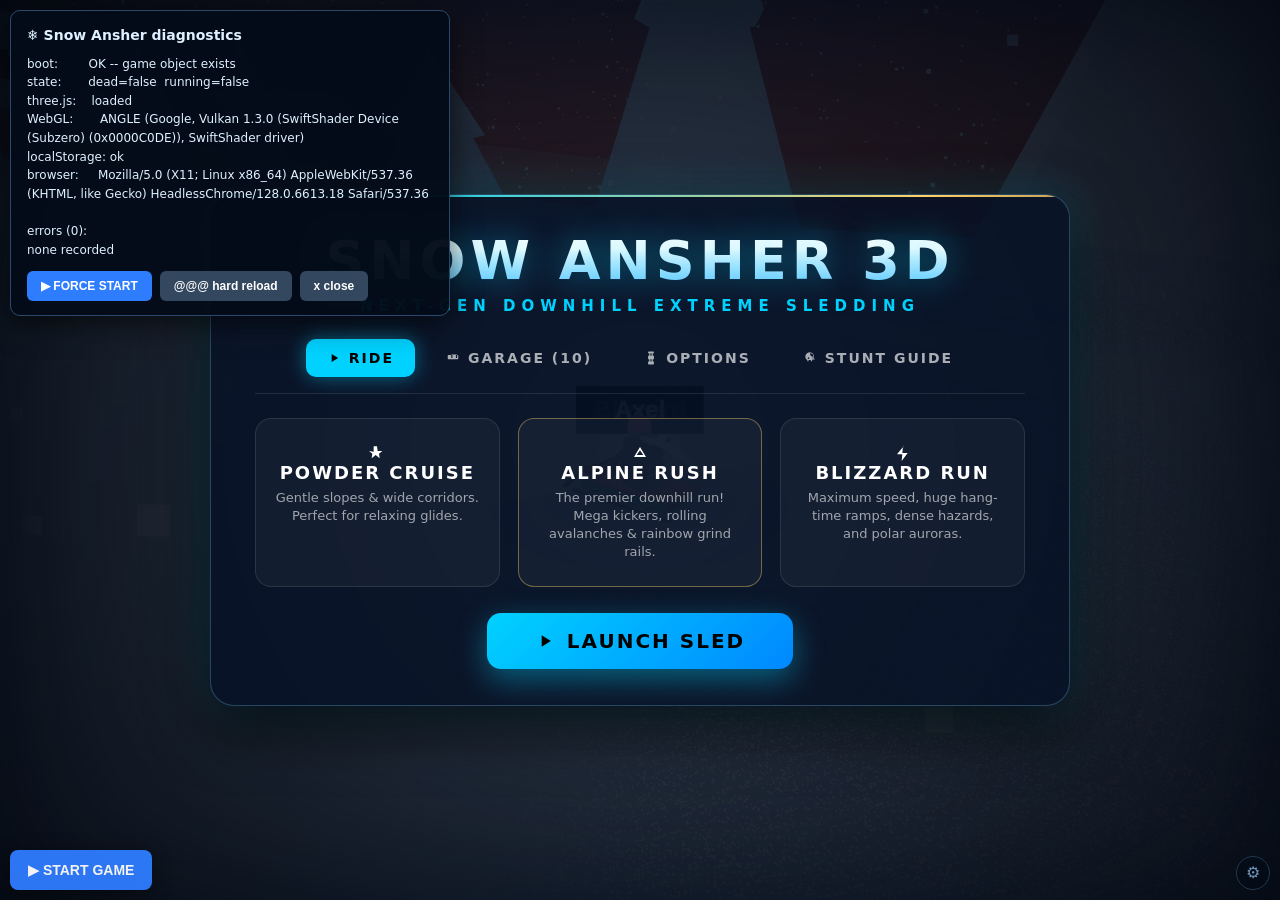
==== index.html @ 8ac8067f "fix: remove backdrop-filter, add cliff death, ensure SVG icons work" ====
<!DOCTYPE html>
<html lang="en">
<head>
    <meta charset="UTF-8">
    <meta name="viewport" content="width=device-width, initial-scale=1.0, user-scalable=no">
    <title>SNOW ANSHER 3D - Ultimate Snow Rider Experience</title>
    <style>
        :root {
            --primary: #00d2ff;
            --primary-glow: rgba(0, 210, 255, 0.45);
            --accent: #ffd166;
            --accent-glow: rgba(255, 209, 102, 0.5);
            --danger: #ff4757;
            --glass-bg: rgba(7, 18, 38, 0.82);
            --glass-border: rgba(120, 200, 255, 0.28);
            --glass-highlight: rgba(255, 255, 255, 0.12);
        }

        * {
            box-sizing: border-box;
            user-select: none;
            -webkit-user-select: none;
            margin: 0;
            padding: 0;
        }

        body, html {
            width: 100%;
            height: 100%;
            overflow: hidden;
            background-color: #050b14;
            font-family: system-ui, -apple-system, BlinkMacSystemFont, 'Segoe UI', Roboto, sans-serif;
            color: #ffffff;
        }

        #canvas-container {
            position: absolute;
            inset: 0;
            z-index: 1;
        }

        canvas {
            display: block;
            width: 100%;
            height: 100%;
        }

        /* Speed Vignette & Speed Lines */
        #speed-vignette {
            position: fixed;
            inset: 0;
            pointer-events: none;
            z-index: 5;
            box-shadow: inset 0 0 120px rgba(0, 40, 80, 0.7);
            transition: box-shadow 0.2s;
        }

        #speed-lines {
            position: fixed;
            inset: 0;
            pointer-events: none;
            z-index: 6;
            opacity: 0;
            background: radial-gradient(circle at center, transparent 55%, rgba(200, 245, 255, 0.2) 95%);
            transition: opacity 0.2s ease-out;
        }

        #screen-flash {
            position: fixed;
            inset: 0;
            pointer-events: none;
            z-index: 7;
            background: white;
            opacity: 0;
            transition: opacity 0.15s ease-out;
        }

        /* Achievement Toast Notification */
        .achievement-toast {
            position: fixed;
            top: 24px;
            right: 24px;
            z-index: 1000;
            background: var(--glass-bg);
            border: 1px solid var(--accent);
            border-radius: 16px;
            padding: 14px 22px;
            display: flex;
            align-items: center;
            gap: 16px;
            box-shadow: 0 10px 40px rgba(0, 0, 0, 0.6), 0 0 25px var(--accent-glow);
            backdrop-filter: none;
            transform: translateX(120%);
            transition: transform 0.4s cubic-bezier(0.175, 0.885, 0.32, 1.275);
            pointer-events: none;
        }

        .achievement-toast.show {
            transform: translateX(0);
        }

        /* HUD Overlay */
        #hud {
            position: fixed;
            inset: 0;
            pointer-events: none;
            z-index: 10;
            display: flex;
            flex-direction: column;
            justify-content: space-between;
            padding: 24px 32px;
            visibility: hidden;
            opacity: 0;
            transition: opacity 0.3s ease;
        }

        #hud.active {
            visibility: visible;
            opacity: 1;
        }

        .hud-top {
            display: flex;
            justify-content: space-between;
            align-items: flex-start;
        }

        .hud-card {
            background: var(--glass-bg);
            backdrop-filter: none;
            -webkit-backdrop-filter: none;
            border: 1px solid var(--glass-border);
            border-radius: 14px;
            padding: 12px 20px;
            box-shadow: 0 8px 32px rgba(0, 0, 0, 0.45);
            display: flex;
            align-items: center;
            gap: 14px;
        }

        .hud-icon-box {
            width: 44px;
            height: 44px;
            border-radius: 10px;
            background: rgba(255, 255, 255, 0.08);
            display: flex;
            align-items: center;
            justify-content: center;
            font-size: 20px;
            color: var(--primary);
            border: 1px solid rgba(255, 255, 255, 0.1);
        }

        .hud-icon-box.gold {
            color: var(--accent);
            background: rgba(255, 209, 102, 0.12);
        }

        .hud-label {
            font-size: 11px;
            letter-spacing: 2px;
            text-transform: uppercase;
            color: rgba(255, 255, 255, 0.6);
            font-weight: 700;
        }

        .hud-val {
            font-family: 'Orbitron', system-ui, sans-serif;
            font-size: 26px;
            font-weight: 700;
            color: #ffffff;
            text-shadow: 0 0 12px var(--primary-glow);
        }

        .hud-center {
            position: absolute;
            left: 50%;
            top: 24px;
            transform: translateX(-50%);
            display: flex;
            flex-direction: column;
            align-items: center;
            gap: 8px;
        }

        .distance-display {
            background: var(--glass-bg);
            backdrop-filter: none;
            border: 1px solid var(--glass-border);
            border-radius: 16px;
            padding: 10px 30px;
            text-align: center;
        }

        .distance-display .hud-val {
            font-size: 38px;
            font-weight: 900;
            color: #ffffff;
            letter-spacing: 2px;
        }

        .distance-display .unit {
            font-size: 14px;
            color: var(--primary);
            margin-left: 4px;
        }

        /* Active Powerups Tray */
        #powerup-tray {
            display: flex;
            gap: 10px;
            margin-top: 6px;
        }

        .powerup-pill {
            background: rgba(0, 0, 0, 0.6);
            border: 1px solid var(--primary);
            border-radius: 20px;
            padding: 4px 14px;
            display: flex;
            align-items: center;
            gap: 8px;
            font-size: 12px;
            font-family: 'Orbitron', system-ui, sans-serif;
            font-weight: bold;
            color: white;
            display: none;
        }

        .powerup-pill.active {
            display: flex;
        }

        /* Combo & Near-miss toast */
        #combo-popup {
            font-family: 'Orbitron', system-ui, sans-serif;
            font-size: 24px;
            font-weight: 900;
            color: var(--accent);
            text-shadow: 0 0 25px var(--accent-glow);
            letter-spacing: 2px;
            opacity: 0;
            transform: scale(0.7) translateY(10px);
            transition: all 0.25s cubic-bezier(0.175, 0.885, 0.32, 1.275);
            pointer-events: none;
            white-space: nowrap;
        }

        #combo-popup.show {
            opacity: 1;
            transform: scale(1.15) translateY(0);
        }

        /* HUD Bottom */
        .hud-bottom {
            display: flex;
            justify-content: space-between;
            align-items: flex-end;
        }

        .speedometer {
            background: var(--glass-bg);
            backdrop-filter: none;
            border: 1px solid var(--glass-border);
            border-radius: 14px;
            padding: 14px 24px;
            display: flex;
            flex-direction: column;
            align-items: flex-end;
        }

        .speed-val-wrap {
            display: flex;
            align-items: baseline;
            gap: 6px;
        }

        .speed-val-wrap .hud-val {
            font-size: 36px;
            font-weight: 900;
            color: #00d2ff;
        }

        .speed-val-wrap .unit {
            font-size: 13px;
            color: rgba(255, 255, 255, 0.5);
            font-weight: 700;
        }

        .speed-bar-container {
            width: 150px;
            height: 7px;
            background: rgba(255, 255, 255, 0.12);
            border-radius: 4px;
            margin-top: 6px;
            overflow: hidden;
        }

        .speed-bar-fill {
            height: 100%;
            width: 30%;
            background: linear-gradient(90deg, #00d2ff, #ffd166, #ff4757);
            border-radius: 4px;
            transition: width 0.1s linear;
        }

        .hud-controls-hint {
            color: rgba(255, 255, 255, 0.65);
            font-size: 14px;
            font-weight: 600;
            letter-spacing: 1px;
            display: flex;
            align-items: center;
            gap: 8px;
        }

        .kbd-badge {
            background: rgba(255, 255, 255, 0.15);
            border: 1px solid rgba(255, 255, 255, 0.3);
            border-radius: 6px;
            padding: 3px 8px;
            font-size: 12px;
            font-family: 'Orbitron', system-ui, sans-serif;
            color: #ffffff;
        }

        /* Mobile Touch Controls */
        #touch-controls {
            position: fixed;
            inset: 0;
            pointer-events: none;
            z-index: 15;
            display: none;
        }

        .touch-zone-left, .touch-zone-right, .touch-zone-jump {
            position: absolute;
            pointer-events: auto;
        }

        .touch-zone-left { left: 0; bottom: 0; width: 35%; height: 60%; }
        .touch-zone-right { right: 0; bottom: 0; width: 35%; height: 60%; }
        .touch-zone-jump { left: 35%; width: 30%; bottom: 0; height: 60%; }

        /* Overlays & Menus */
        .overlay {
            position: fixed;
            inset: 0;
            z-index: 20;
            display: flex;
            align-items: center;
            justify-content: center;
            background: radial-gradient(circle at center, rgba(3, 14, 33, 0.78) 0%, rgba(1, 6, 15, 0.96) 100%);
            opacity: 1;
            transition: opacity 0.35s ease, visibility 0.35s ease;
        }

        .overlay.hidden {
            opacity: 0;
            visibility: hidden;
            pointer-events: none;
        }

        .menu-modal {
            background: var(--glass-bg);
            border: 1px solid var(--glass-border);
            border-radius: 24px;
            box-shadow: 0 20px 60px rgba(0, 0, 0, 0.75), 0 0 45px rgba(0, 210, 255, 0.2);
            width: 90%;
            max-width: 860px;
            padding: 36px 44px;
            position: relative;
            overflow: hidden;
        }

        .menu-modal::before {
            content: '';
            position: absolute;
            top: 0;
            left: -50%;
            width: 200%;
            height: 2px;
            background: linear-gradient(90deg, transparent, var(--primary), var(--accent), transparent);
        }

        .title-block {
            text-align: center;
            margin-bottom: 24px;
        }

        .title-block h1 {
            font-family: 'Orbitron', system-ui, sans-serif;
            font-size: 54px;
            font-weight: 900;
            letter-spacing: 5px;
            background: linear-gradient(180deg, #ffffff 30%, #76d0ff 85%, #0099ff 100%);
            -webkit-background-clip: text;
            -webkit-text-fill-color: transparent;
            text-shadow: 0 0 35px var(--primary-glow);
            line-height: 1.1;
        }

        .title-block .subtitle {
            font-size: 15px;
            letter-spacing: 6px;
            color: var(--primary);
            text-transform: uppercase;
            font-weight: 700;
            margin-top: 6px;
        }

        /* Nav Tabs */
        .tabs {
            display: flex;
            gap: 10px;
            justify-content: center;
            margin-bottom: 24px;
            border-bottom: 1px solid rgba(255, 255, 255, 0.1);
            padding-bottom: 16px;
        }

        .tab-btn {
            background: transparent;
            border: 1px solid transparent;
            color: rgba(255, 255, 255, 0.65);
            font-family: 'Orbitron', system-ui, sans-serif;
            font-size: 14px;
            font-weight: 700;
            letter-spacing: 2px;
            padding: 10px 20px;
            border-radius: 10px;
            cursor: pointer;
            transition: all 0.25s ease;
            display: flex;
            align-items: center;
            gap: 8px;
        }

        .tab-btn:hover {
            color: #ffffff;
            background: rgba(255, 255, 255, 0.08);
        }

        .tab-btn.active {
            color: #000000;
            background: var(--primary);
            box-shadow: 0 0 20px var(--primary-glow);
        }

        .tab-panel {
            display: none;
            animation: fadeIn 0.3s ease forwards;
        }

        .tab-panel.active {
            display: block;
        }

        @keyframes fadeIn {
            from { opacity: 0; transform: translateY(8px); }
            to { opacity: 1; transform: translateY(0); }
        }

        /* Mode Selection Cards */
        .modes-grid {
            display: grid;
            grid-template-columns: repeat(3, 1fr);
            gap: 18px;
            margin-bottom: 26px;
        }

        .mode-card {
            background: rgba(255, 255, 255, 0.04);
            border: 1px solid rgba(255, 255, 255, 0.1);
            border-radius: 16px;
            padding: 24px 18px;
            text-align: center;
            cursor: pointer;
            transition: all 0.25s ease;
            position: relative;
            overflow: hidden;
        }

        .mode-card:hover {
            background: rgba(0, 210, 255, 0.12);
            border-color: var(--primary);
            transform: translateY(-5px);
            box-shadow: 0 12px 28px rgba(0, 210, 255, 0.25);
        }

        .mode-card.featured {
            border-color: rgba(255, 209, 102, 0.4);
        }

        .mode-card.featured:hover {
            background: rgba(255, 209, 102, 0.15);
            border-color: var(--accent);
            box-shadow: 0 12px 28px rgba(255, 209, 102, 0.3);
        }

        .mode-card i {
            font-size: 38px;
            margin-bottom: 14px;
            color: var(--primary);
            transition: transform 0.25s;
        }

        .mode-card.featured i {
            color: var(--accent);
        }

        .mode-card:hover i {
            transform: scale(1.15);
        }

        .mode-card h3 {
            font-family: 'Orbitron', system-ui, sans-serif;
            font-size: 18px;
            letter-spacing: 2px;
            margin-bottom: 6px;
        }

        .mode-card p {
            font-size: 13px;
            color: rgba(255, 255, 255, 0.6);
            line-height: 1.4;
        }

        /* Garage Grid */
        .garage-header {
            display: flex;
            justify-content: space-between;
            align-items: center;
            margin-bottom: 18px;
        }

        .garage-currency {
            display: flex;
            align-items: center;
            gap: 8px;
            font-family: 'Orbitron', system-ui, sans-serif;
            font-size: 22px;
            color: var(--accent);
            background: rgba(255, 209, 102, 0.12);
            padding: 8px 18px;
            border-radius: 12px;
            border: 1px solid rgba(255, 209, 102, 0.3);
        }

        .sled-grid {
            display: grid;
            grid-template-columns: repeat(auto-fit, minmax(230px, 1fr));
            gap: 16px;
            max-height: 340px;
            overflow-y: auto;
            padding-right: 8px;
        }

        .sled-card {
            background: rgba(255, 255, 255, 0.04);
            border: 1px solid rgba(255, 255, 255, 0.1);
            border-radius: 14px;
            padding: 18px;
            cursor: pointer;
            transition: all 0.25s ease;
            position: relative;
        }

        .sled-card:hover {
            border-color: var(--primary);
            background: rgba(255, 255, 255, 0.08);
            transform: translateY(-3px);
        }

        .sled-card.selected {
            border-color: var(--primary);
            background: rgba(0, 210, 255, 0.16);
            box-shadow: 0 0 25px var(--primary-glow);
        }

        .sled-card.locked {
            opacity: 0.6;
        }

        .sled-badge {
            display: inline-block;
            font-size: 11px;
            font-weight: bold;
            padding: 3px 8px;
            border-radius: 6px;
            background: rgba(255, 255, 255, 0.1);
        }

        .sled-badge.owned {
            background: rgba(46, 213, 115, 0.2);
            color: #2ed573;
        }

        .sled-title {
            font-family: 'Orbitron', system-ui, sans-serif;
            font-size: 17px;
            font-weight: 700;
            margin-bottom: 6px;
        }

        .sled-stats-mini {
            display: flex;
            flex-direction: column;
            gap: 5px;
            font-size: 12px;
            color: rgba(255, 255, 255, 0.7);
        }

        .stat-row {
            display: flex;
            justify-content: space-between;
        }

        .stat-mini-bar {
            width: 85px;
            height: 4px;
            background: rgba(255, 255, 255, 0.15);
            border-radius: 2px;
            overflow: hidden;
            align-self: center;
        }

        .stat-mini-fill {
            height: 100%;
            background: var(--primary);
            border-radius: 2px;
        }

        /* Settings Grid */
        .settings-grid {
            display: grid;
            grid-template-columns: repeat(2, 1fr);
            gap: 20px;
        }

        .setting-row {
            display: flex;
            flex-direction: column;
            gap: 8px;
        }

        .setting-row label {
            font-family: 'Orbitron', system-ui, sans-serif;
            font-size: 13px;
            letter-spacing: 1px;
            color: rgba(255, 255, 255, 0.85);
        }

        .setting-row select, .setting-row input[type="range"] {
            background: rgba(0, 0, 0, 0.4);
            border: 1px solid var(--glass-border);
            color: white;
            padding: 10px 14px;
            border-radius: 10px;
            font-family: inherit;
            font-size: 14px;
            outline: none;
        }

        /* Range sliders must have ZERO horizontal padding, otherwise the thumb
           track is inset and the slider can never reach 0% or 100% */
        .setting-row input[type="range"] {
            padding: 8px 0;
            cursor: pointer;
        }

        /* Buttons */
        .btn-action {
            display: inline-flex;
            align-items: center;
            justify-content: center;
            gap: 12px;
            background: linear-gradient(135deg, #00d2ff, #0088ff);
            color: #000000;
            font-family: 'Orbitron', system-ui, sans-serif;
            font-weight: 900;
            font-size: 20px;
            letter-spacing: 2px;
            padding: 16px 48px;
            border-radius: 14px;
            border: none;
            cursor: pointer;
            box-shadow: 0 10px 30px rgba(0, 210, 255, 0.4);
            transition: all 0.25s ease;
            text-transform: uppercase;
        }

        .btn-action:hover {
            transform: translateY(-3px) scale(1.02);
            box-shadow: 0 15px 45px rgba(0, 210, 255, 0.6);
            background: linear-gradient(135deg, #33dcff, #1995ff);
        }

        .btn-secondary {
            background: rgba(255, 255, 255, 0.08);
            border: 1px solid rgba(255, 255, 255, 0.2);
            color: #ffffff;
            font-family: 'Orbitron', system-ui, sans-serif;
            font-size: 15px;
            padding: 12px 28px;
            border-radius: 12px;
            cursor: pointer;
            transition: all 0.2s;
        }

        .btn-secondary:hover {
            background: rgba(255, 255, 255, 0.16);
            border-color: rgba(255, 255, 255, 0.4);
        }

        /* Game Over Screen */
        .gameover-modal {
            text-align: center;
            max-width: 580px;
        }

        .gameover-stats {
            display: grid;
            grid-template-columns: repeat(3, 1fr);
            gap: 16px;
            margin: 28px 0;
        }

        .stat-result-box {
            background: rgba(255, 255, 255, 0.04);
            border: 1px solid rgba(255, 255, 255, 0.1);
            border-radius: 14px;
            padding: 16px;
        }

        .stat-result-box .num {
            font-family: 'Orbitron', system-ui, sans-serif;
            font-size: 32px;
            font-weight: 900;
            color: var(--primary);
            margin-top: 4px;
        }

        .stat-result-box .num.gold {
            color: var(--accent);
        }

        .highscore-badge {
            display: inline-block;
            background: linear-gradient(90deg, #f1c40f, #e67e22);
            color: black;
            font-family: 'Orbitron', system-ui, sans-serif;
            font-weight: 900;
            font-size: 12px;
            padding: 4px 14px;
            border-radius: 20px;
            letter-spacing: 2px;
            margin-bottom: 12px;
            display: none;
        }

        @media (max-width: 768px) {
            .menu-modal { padding: 24px 20px; width: 95%; }
            .title-block h1 { font-size: 36px; }
            .modes-grid { grid-template-columns: 1fr; gap: 12px; }
            .settings-grid { grid-template-columns: 1fr; }
            .hud-controls-hint { display: none; }
            #touch-controls { display: block; }
        }
    </style>
</head>
<body>
    <!-- 3D Canvas WebGL Render Layer -->
    <div id="canvas-container"></div>

    <!-- Speed vignette & visual overlays -->
    <div id="speed-vignette"></div>
    <div id="speed-lines"></div>
    <div id="screen-flash"></div>

    <!-- HUD (Heads-Up Display) -->
    <div id="hud">
        <div class="hud-top">
            <div class="hud-card">
                <div class="hud-icon-box gold">
                    <svg viewBox="0 0 24 24" width="1em" height="1em" fill="currentColor" style="vertical-align:middle"><path d="M20 7H4v10a1 1 0 0 0 1 1h14a1 1 0 0 0 1-1V7zm-2 2v6h-3v-6h3zm-5 0v6h-3v-6h3zm-5 0v6H4v-6h3z"/></svg>
                </div>
                <div>
                    <div class="hud-label">GIFTS</div>
                    <div class="hud-val" id="hud-gifts">0</div>
                </div>
            </div>

            <div class="hud-center">
                <div class="distance-display">
                    <div class="hud-label">DISTANCE</div>
                    <div><span class="hud-val" id="hud-dist">0</span><span class="unit">M</span></div>
                </div>
                <div id="combo-popup">★ CLOSE CALL! +50m ★</div>

                <!-- Active Powerups Tray -->
                <div id="powerup-tray">
                    <div class="powerup-pill" id="pill-shield"><svg viewBox="0 0 24 24" width="1em" height="1em" fill="currentColor" style="vertical-align:middle"><path d="M12 22s8-4 8-10V5l-8-3-8 3v7c0 6 8 10 8 10z"/></svg> SHIELD</div>
                    <div class="powerup-pill" id="pill-magnet"><svg viewBox="0 0 24 24" width="1em" height="1em" fill="currentColor" style="vertical-align:middle"><path d="M14 2a2 2 0 0 1 2 2v3h2a2 2 0 0 1 2 2v10a2 2 0 0 1-2 2h-4v-2h4a2 2 0 0 0 2-2V7a2 2 0 0 0-2-2h-2V4a2 2 0 0 1 2-2zm-4 0a2 2 0 0 0-2 2v3H6a2 2 0 0 0-2 2v10a2 2 0 0 0 2 2h4v-2H6a2 2 0 0 1-2-2V7a2 2 0 0 1 2-2h2V4a2 2 0 0 0 2-2z"/></svg> MAGNET</div>
                    <div class="powerup-pill" id="pill-rocket"><svg viewBox="0 0 24 24" width="1em" height="1em" fill="currentColor" style="vertical-align:middle"><path d="M4.5 16.5c-1.5 1.26-2 5-2 5s3.74-.5 5-2c.71-.84.7-2.13-.36-2.91l-1.46-1.46c-1.81.7-3.72.24-4.68-.94a2.2 2.2 0 0 1 0-3.12c1.53-1.53 3.99-2.27 6.29-2.27 2.3 0 4.76.74 6.29 2.27a2.2 2.2 0 0 1 0 3.12c-.96 1.18-2.87 1.64-4.68.94l-1.46 1.46c-1.06.78-.97 2.07-.36 2.91a6.94 6.94 0 0 0 5 2c1.26 1.5-.5 5-2 5s-3.74.5-5-2c-1.32-1.32-3.4-1.12-4.68-.61l-.76.76a1 1 0 0 1-1.39.07L7 13.11a1 1 0 0 1 .07-1.39l.76-.76c-.51-1.28-.71-3.36-.61-4.68zM12 4c-1.66 0-3 1.34-3 3s1.34 3 3 3 3-1.34 3-3-1.34-3-3-3z"/></svg> HYPER BOOST</div>
                    <div class="powerup-pill" id="pill-multiplier"><svg viewBox="0 0 24 24" width="1em" height="1em" fill="currentColor" style="vertical-align:middle"><path d="M12 2l3.09 6.26L22 9.27l-5 4.87 1.18 6.88L12 17.77l-6.18 3.25L7 14.14 2 9.27l6.91-1.01L12 2z"/></svg> 2X SCORE</div>
                </div>
            </div>

            <div class="hud-card">
                <div class="hud-icon-box">
                    <svg viewBox="0 0 24 24" width="1em" height="1em" fill="currentColor" style="vertical-align:middle"><path d="M19 6h-2V4a1 1 0 0 0-1-1h-6a1 1 0 0 0-1 1v2H5a2 2 0 0 0 0 4h1v10a1 1 0 0 0 1 1h12a1 1 0 0 0 1-1V10h1a2 2 0 0 0 0-4zM9 4h6v2H9V4zm8 14H7V10h10v8z"/></svg>
                </div>
                <div>
                    <div class="hud-label">RECORD</div>
                    <div class="hud-val" id="hud-best">0</div>
                </div>
            </div>
        </div>

        <div class="hud-bottom">
            <div class="hud-controls-hint">
                <span class="kbd-badge">A</span> <span class="kbd-badge">D</span> STEER
                <span style="opacity: 0.3; margin: 0 4px;">|</span>
                <span class="kbd-badge">SPACE</span> HIGH JUMP
                <span style="opacity: 0.3; margin: 0 4px;">|</span>
                <span class="kbd-badge">W</span> <span class="kbd-badge">S</span> <span class="kbd-badge">E</span> AERIAL STUNTS
                <span style="opacity: 0.3; margin: 0 4px;">|</span>
                <span class="kbd-badge">ESC</span> PAUSE
            </div>

            <div class="speedometer">
                <div class="hud-label">VELOCITY</div>
                <div class="speed-val-wrap">
                    <span class="hud-val" id="hud-speed">0</span>
                    <span class="unit">KM/H</span>
                </div>
                <div class="speed-bar-container">
                    <div class="speed-bar-fill" id="hud-speed-bar"></div>
                </div>
            </div>
        </div>
    </div>

    <!-- Mobile Touch Area -->
    <div id="touch-controls">
        <div class="touch-zone-left" id="touch-left"></div>
        <div class="touch-zone-jump" id="touch-jump"></div>
        <div class="touch-zone-right" id="touch-right"></div>
    </div>

    <!-- Main Menu Overlay -->
    <div id="menu-overlay" class="overlay">
        <div class="menu-modal">
            <div class="title-block">
                <h1>SNOW ANSHER 3D</h1>
                <div class="subtitle">Next-Gen Downhill Extreme Sledding</div>
            </div>

            <div class="tabs">
                <button class="tab-btn active" data-tab="tab-play"><svg viewBox="0 0 24 24" width="1em" height="1em" fill="currentColor" style="vertical-align:middle"><path d="M8 5v14l11-7z"/></svg> RIDE</button>
                <button class="tab-btn" data-tab="tab-garage"><svg viewBox="0 0 24 24" width="1em" height="1em" fill="currentColor" style="vertical-align:middle"><path d="M20 14H4a1 1 0 0 1-1-1V8a1 1 0 0 1 1-1h16a1 1 0 0 1 1 1v5a1 1 0 0 1-1 1zm-6-8H10a1 1 0 0 0-1 1v5h2V7h6v5h2V7a1 1 0 0 0-1-1z"/></svg> GARAGE (10)</button>
                <button class="tab-btn" data-tab="tab-settings"><svg viewBox="0 0 24 24" width="1em" height="1em" fill="currentColor" style="vertical-align:middle"><path d="M7 2a1 1 0 0 1 1-1h8a1 1 0 0 1 1 1v20a1 1 0 0 1-1 1H8a1 1 0 0 1-1-1V2zm0 2v4h2V4H7zm4 0v4h2V4h-2zm4 0v4h2V4h-2zM7 14v4h2v-4H7zm4 0v4h2v-4h-2zm4 0v4h2v-4h-2z"/></svg> OPTIONS</button>
                <button class="tab-btn" data-tab="tab-controls"><svg viewBox="0 0 24 24" width="1em" height="1em" fill="currentColor" style="vertical-align:middle"><path d="M12 2a8 8 0 0 0-8 8c0 2.5 1.5 4.5 3.5 5.5v2h2v-2h4v2h2v-2c2-1 3.5-3 3.5-5.5a8 8 0 0 0-8-8zm0 2a6 6 0 0 1 6 6c0 1.5-.8 2.8-2 3.4v1h4v-1c-1.2-.6-2-1.9-2-3.4a6 6 0 0 1-6-6zm-4 8a1.5 1.5 0 1 1 3 0 1.5 1.5 0 0 1-3 0zm8 0a1.5 1.5 0 1 1 3 0 1.5 1.5 0 0 1-3 0z"/></svg> STUNT GUIDE</button>
            </div>

            <!-- Tab: Play Modes -->
            <div id="tab-play" class="tab-panel active">
                <div class="modes-grid">
                    <div class="mode-card" onclick="game.start('easy')">
                        <svg viewBox="0 0 24 24" width="1em" height="1em" fill="currentColor" style="vertical-align:middle"><path d="M12 2l1 7h7l-5 4 1 7-6-5-6 5 1-7-5-4 7 1V2h1z"/></svg>
                        <h3>POWDER CRUISE</h3>
                        <p>Gentle slopes & wide corridors. Perfect for relaxing glides.</p>
                    </div>
                    <div class="mode-card featured" onclick="game.start('medium')">
                        <svg viewBox="0 0 24 24" width="1em" height="1em" fill="currentColor" style="vertical-align:middle"><path d="M12 3L3 18h18L12 3zM7 15l5-7 5 7H7z"/></svg>
                        <h3>ALPINE RUSH</h3>
                        <p>The premier downhill run! Mega kickers, rolling avalanches & rainbow grind rails.</p>
                    </div>
                    <div class="mode-card" onclick="game.start('hard')">
                        <svg viewBox="0 0 24 24" width="1em" height="1em" fill="currentColor" style="vertical-align:middle"><path d="M13 2L3 14h8l-1 10 9-12h-8l1-10z"/></svg>
                        <h3>BLIZZARD RUN</h3>
                        <p>Maximum speed, huge hang-time ramps, dense hazards, and polar auroras.</p>
                    </div>
                </div>

                <div style="text-align: center;">
                    <button class="btn-action" onclick="game.start('medium')">
                        <svg viewBox="0 0 24 24" width="1em" height="1em" fill="currentColor" style="vertical-align:middle"><path d="M8 5v14l11-7z"/></svg> LAUNCH SLED
                    </button>
                </div>
            </div>

            <!-- Tab: Garage -->
            <div id="tab-garage" class="tab-panel">
                <div class="garage-header">
                    <h2 style="font-family: 'Orbitron'; font-size: 20px;">FLEET GARAGE</h2>
                    <div class="garage-currency">
                        <svg viewBox="0 0 24 24" width="1em" height="1em" fill="currentColor" style="vertical-align:middle"><path d="M20 7H4v10a1 1 0 0 0 1 1h14a1 1 0 0 0 1-1V7zm-2 2v6h-3v-6h3zm-5 0v6h-3v-6h3zm-5 0v6H4v-6h3z"/></svg> <span id="garage-gifts-val">0</span>
                    </div>
                </div>

                <div class="sled-grid" id="garage-list">
                    <!-- Populated dynamically via JS -->
                </div>
            </div>

            <!-- Tab: Settings -->
            <div id="tab-settings" class="tab-panel">
                <div class="settings-grid">
                    <div class="setting-row">
                        <label>GRAPHICS PRESET</label>
                        <select id="opt-graphics" onchange="game.setOption('graphics', this.value)">
                            <option value="ultra">ULTRA (GLSL Shaders & High VFX)</option>
                            <option value="balanced" selected>BALANCED (Smooth 60FPS)</option>
                            <option value="performance">PERFORMANCE (Fast / Low Spec)</option>
                        </select>
                    </div>
                    <div class="setting-row">
                        <label>CAMERA SENSITIVITY</label>
                        <input type="range" id="opt-sens" min="0.6" max="2.2" step="0.1" value="1.2" oninput="game.setOption('sens', this.value)">
                    </div>
                    <div class="setting-row">
                        <label>FIELD OF VIEW (FOV)</label>
                        <input type="range" id="opt-fov" min="55" max="95" step="5" value="70" oninput="game.setOption('fov', this.value)">
                    </div>
                    <div class="setting-row">
                        <label>AUDIO VOLUME</label>
                        <input type="range" id="opt-volume" min="0" max="1" step="0.05" value="0.75" oninput="game.setOption('volume', this.value)">
                    </div>
                </div>
            </div>

            <!-- Tab: Controls / Stunts Guide -->
            <div id="tab-controls" class="tab-panel">
                <div style="display: flex; flex-direction: column; gap: 12px; font-size: 15px; color: rgba(255,255,255,0.85); line-height: 1.5;">
                    <div style="display: flex; align-items: center; justify-content: space-between; border-bottom: 1px solid rgba(255,255,255,0.1); padding-bottom: 6px;">
                        <span><svg viewBox="0 0 24 24" width="1em" height="1em" fill="currentColor" style="vertical-align:middle"><path d="M3 12l5-5 5 5H5v2h8v-2h-8zm14 0l5-5-5-5h-8v2h8v2h8z"/></svg> Steer Left / Right</span>
                        <span><span class="kbd-badge">A</span> <span class="kbd-badge">D</span> or <span class="kbd-badge">←</span> <span class="kbd-badge">→</span></span>
                    </div>
                    <div style="display: flex; align-items: center; justify-content: space-between; border-bottom: 1px solid rgba(255,255,255,0.1); padding-bottom: 6px;">
                        <span><svg viewBox="0 0 24 24" width="1em" height="1em" fill="currentColor" style="vertical-align:middle"><path d="M4.5 16.5c-1.5 1.26-2 5-2 5s3.74-.5 5-2c.71-.84.7-2.13-.36-2.91l-1.46-1.46c-1.81.7-3.72.24-4.68-.94a2.2 2.2 0 0 1 0-3.12c1.53-1.53 3.99-2.27 6.29-2.27 2.3 0 4.76.74 6.29 2.27a2.2 2.2 0 0 1 0 3.12c-.96 1.18-2.87 1.64-4.68.94l-1.46 1.46c-1.06.78-.97 2.07-.36 2.91a6.94 6.94 0 0 0 5 2c1.26 1.5-.5 5-2 5s-3.74.5-5-2c-1.32-1.32-3.4-1.12-4.68-.61l-.76.76a1 1 0 0 1-1.39.07L7 13.11a1 1 0 0 1 .07-1.39l.76-.76c-.51-1.28-.71-3.36-.61-4.68zM12 4c-1.66 0-3 1.34-3 3s1.34 3 3 3 3-1.34 3-3-1.34-3-3-3z"/></svg> High Jump / Mega Ramp Launch</span>
                        <span><span class="kbd-badge">SPACE</span> (Hold for extra floaty height!)</span>
                    </div>
                    <div style="display: flex; align-items: center; justify-content: space-between; border-bottom: 1px solid rgba(255,255,255,0.1); padding-bottom: 6px;">
                        <span><svg viewBox="0 0 24 24" width="1em" height="1em" fill="currentColor" style="vertical-align:middle"><path d="M12 4V1L8 5l4 4V6a8 8 0 0 1 8 8v1l4-4-4-4v1a6 6 0 0 0-12 0v3l-4 4 4 4v-1a8 8 0 0 1 8-8v1l-4 4 4 4z"/></svg> Aerial Stunts (While in air)</span>
                        <span><span class="kbd-badge">W</span> Superman | <span class="kbd-badge">S</span> Backflip | <span class="kbd-badge">E</span> Method</span>
                    </div>
                    <div style="display: flex; align-items: center; justify-content: space-between; border-bottom: 1px solid rgba(255,255,255,0.1); padding-bottom: 6px;">
                        <span><svg viewBox="0 0 24 24" width="1em" height="1em" fill="none" stroke="currentColor" stroke-width="1.5" style="vertical-align:middle"><path d="M22 17a10 10 0 0 1-20 0"/><path d="M6 17a4 4 0 0 1 12 0"/><path d="M10 17a1 1 0 0 1 4 0"/></svg> Rainbow Grind Rails</span>
                        <span>Land on elevated rails to grind with sparks!</span>
                    </div>
                    <div style="display: flex; align-items: center; justify-content: space-between;">
                        <span><svg viewBox="0 0 24 24" width="1em" height="1em" fill="currentColor" style="vertical-align:middle"><path d="M12 22s8-4 8-10V5l-8-3-8 3v7c0 6 8 10 8 10z"/></svg> Powerup Pickups</span>
                        <span>Shield (Absorbs crash) | Magnet | Hyper Rocket Boost</span>
                    </div>
                </div>
            </div>
        </div>
    </div>

    <!-- Game Over Overlay -->
    <div id="gameover-overlay" class="overlay hidden">
        <div class="menu-modal gameover-modal">
            <div id="new-record-tag" class="highscore-badge">★ NEW RECORD! ★</div>
            <h1 style="font-family: 'Orbitron'; font-size: 42px; color: var(--danger); text-shadow: 0 0 25px rgba(255, 71, 87, 0.5);">WIPEOUT!</h1>
            <p style="color: rgba(255,255,255,0.6); letter-spacing: 3px; font-weight: 700; margin-top: 4px;">HEAVY IMPACT DETECTED</p>

            <div class="gameover-stats">
                <div class="stat-result-box">
                    <div class="hud-label">DISTANCE</div>
                    <div class="num" id="go-dist">0m</div>
                </div>
                <div class="stat-result-box">
                    <div class="hud-label">GIFTS</div>
                    <div class="num gold" id="go-gifts">0</div>
                </div>
                <div class="stat-result-box">
                    <div class="hud-label">TOP SPEED</div>
                    <div class="num" id="go-speed">0</div>
                </div>
            </div>

            <div style="display: flex; justify-content: center; gap: 16px;">
                <button class="btn-action" onclick="game.retry()">
                    <svg viewBox="0 0 24 24" width="1em" height="1em" fill="currentColor" style="vertical-align:middle"><path d="M12 4V1L8 5l4 4V6a8 8 0 0 1 8 8v1l4-4-4-4v1a6 6 0 0 0-12 0v3l-4 4 4 4v-1a8 8 0 0 1 8-8v1l-4 4 4 4z"/></svg> RETRY RUN
                </button>
                <button class="btn-secondary" onclick="game.openMenu()">
                    <svg viewBox="0 0 24 24" width="1em" height="1em" fill="currentColor" style="vertical-align:middle"><path d="M10 20v-6h4v6h5v-8h3L12 3 2 12h3v8z"/></svg> HUB
                </button>
            </div>
        </div>
    </div>

    <!-- Pause Overlay -->
    <div id="pause-overlay" class="overlay hidden">
        <div class="menu-modal" style="max-width: 440px; text-align: center;">
            <h1 style="font-family: 'Orbitron'; font-size: 36px; margin-bottom: 24px;">GAME PAUSED</h1>
            <div style="display: flex; flex-direction: column; gap: 14px;">
                <button class="btn-action" onclick="game.togglePause()">
                    <svg viewBox="0 0 24 24" width="1em" height="1em" fill="currentColor" style="vertical-align:middle"><path d="M8 5v14l11-7z"/></svg> RESUME
                </button>
                <button class="btn-secondary" onclick="game.retry()">
                    <svg viewBox="0 0 24 24" width="1em" height="1em" fill="currentColor" style="vertical-align:middle"><path d="M12 4V1L8 5l4 4V6a8 8 0 0 1 8 8v1l4-4-4-4v1a6 6 0 0 0-12 0v3l-4 4 4 4v-1a8 8 0 0 1 8-8v1l-4 4 4 4z"/></svg> RESTART
                </button>
                <button class="btn-secondary" onclick="game.openMenu()">
                    <svg viewBox="0 0 24 24" width="1em" height="1em" fill="currentColor" style="vertical-align:middle"><path d="M10 20v-6h4v6h5v-8h3L12 3 2 12h3v8z"/></svg> MAIN MENU
                </button>
            </div>
        </div>
    </div>

    <!-- Three.js Engine & Modular Subsystems -->
    <script src="three.r128.min.js"></script>
    <script src="js/Shaders.js"></script>
    <script src="js/AudioEngine.js"></script>
    <script src="js/AudioSynthesizerBank.js"></script>
    <script src="js/SoundtrackData.js"></script>
    <script src="js/RiderModel.js"></script>
    <script src="js/StuntAnimationLibrary.js"></script>
    <script src="js/SledCollection.js"></script>
    <script src="js/CosmeticsCatalog.js"></script>
    <script src="js/WorldEnvironment.js"></script>
    <script src="js/ProceduralDecorations.js"></script>
    <script src="js/SlopeTrackPatterns.js"></script>
    <script src="js/ObstaclesManager.js"></script>
    <script src="js/PowerupSystem.js"></script>
    <script src="js/TrickSystem.js"></script>
    <script src="js/ParticleEngine.js"></script>
    <script src="js/GamePhysics.js"></script>
    <script src="js/MultiplayerBotRiders.js"></script>
    <script src="js/AchievementsCatalog.js"></script>
    <script src="js/GameUI.js"></script>
    <script src="js/GhostRacer.js"></script>
    <script src="js/BiomesManager.js"></script>
    <script src="js/WeatherFX.js"></script>
    <script src="js/Customizer.js"></script>
    <script src="js/TelemetryAndLeaderboard.js"></script>
    <script src="js/TerrainBiomesMesher.js"></script>
    <script src="js/StuntComboEngine.js"></script>
    <script src="js/DailyChallenges.js"></script>
    <script src="js/VisualPostProcessor.js"></script>
    <script src="index.js"></script>
</body>
</html>
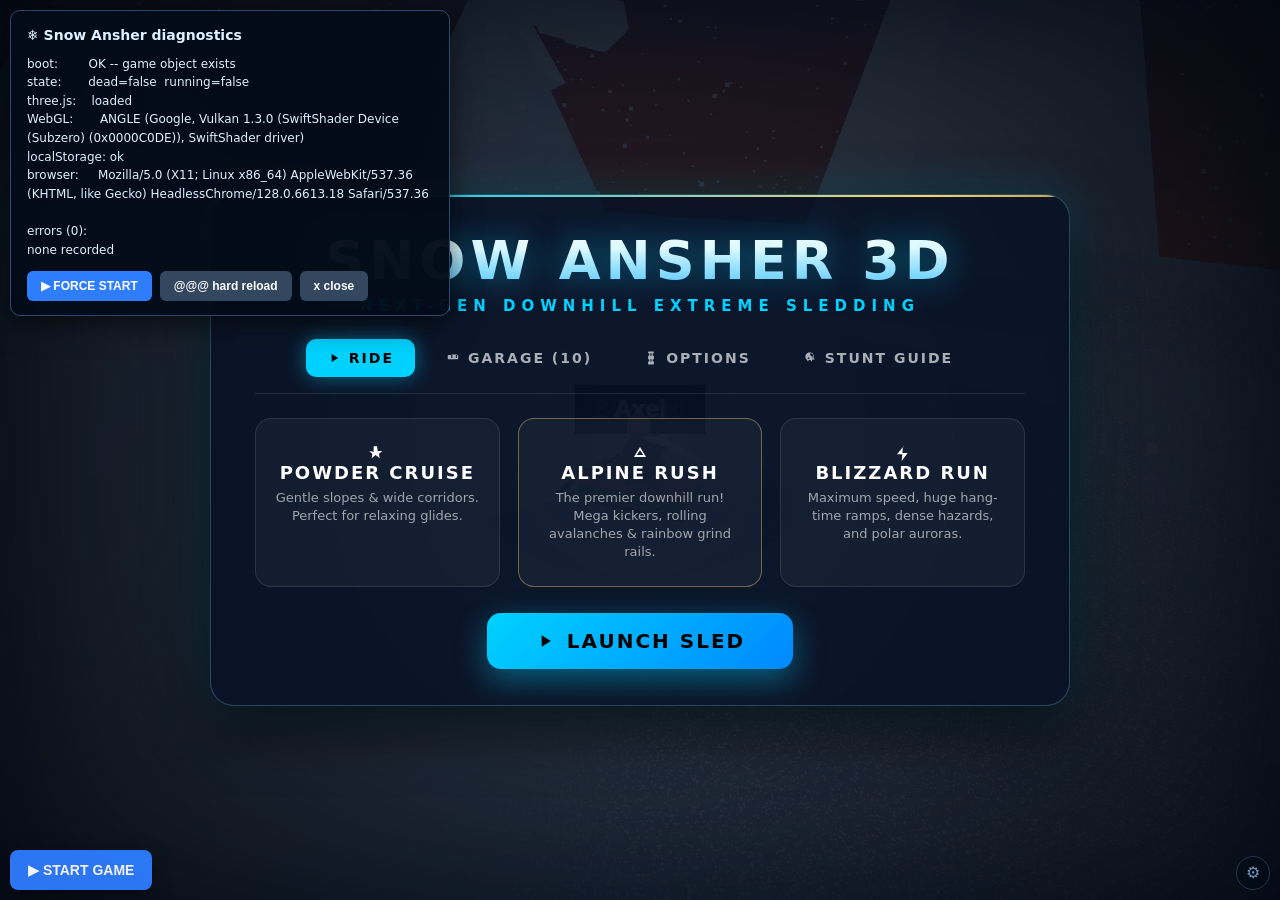
==== commit db83bfb8: "fix: widen track boundary 0.6, gentle rim 2.5m, proper SVG icons" ====
--- a/index.html
+++ b/index.html
@@ -796,7 +796,7 @@
                     <div class="hud-label">DISTANCE</div>
                     <div><span class="hud-val" id="hud-dist">0</span><span class="unit">M</span></div>
                 </div>
-                <div id="combo-popup">★ CLOSE CALL! +50m ★</div>
+                <div id="combo-popup"><svg viewBox="0 0 24 24" width="1em" height="1em" fill="currentColor" style="vertical-align:middle"><path d="M12 2l3.09 6.26L22 9.27l-5 4.87 1.18 6.88L12 17.77l-6.18 3.25L7 14.14 2 9.27l6.91-1.01L12 2z"/></svg> CLOSE CALL! +50m <svg viewBox="0 0 24 24" width="1em" height="1em" fill="currentColor" style="vertical-align:middle"><path d="M12 2l3.09 6.26L22 9.27l-5 4.87 1.18 6.88L12 17.77l-6.18 3.25L7 14.14 2 9.27l6.91-1.01L12 2z"/></svg></div>
 
                 <!-- Active Powerups Tray -->
                 <div id="powerup-tray">
@@ -962,7 +962,7 @@
     <!-- Game Over Overlay -->
     <div id="gameover-overlay" class="overlay hidden">
         <div class="menu-modal gameover-modal">
-            <div id="new-record-tag" class="highscore-badge">★ NEW RECORD! ★</div>
+            <div id="new-record-tag" class="highscore-badge"><svg viewBox="0 0 24 24" width="1em" height="1em" fill="currentColor" style="vertical-align:middle"><path d="M12 2l3.09 6.26L22 9.27l-5 4.87 1.18 6.88L12 17.77l-6.18 3.25L7 14.14 2 9.27l6.91-1.01L12 2z"/></svg> NEW RECORD! <svg viewBox="0 0 24 24" width="1em" height="1em" fill="currentColor" style="vertical-align:middle"><path d="M12 2l3.09 6.26L22 9.27l-5 4.87 1.18 6.88L12 17.77l-6.18 3.25L7 14.14 2 9.27l6.91-1.01L12 2z"/></svg></div>
             <h1 style="font-family: 'Orbitron'; font-size: 42px; color: var(--danger); text-shadow: 0 0 25px rgba(255, 71, 87, 0.5);">WIPEOUT!</h1>
             <p style="color: rgba(255,255,255,0.6); letter-spacing: 3px; font-weight: 700; margin-top: 4px;">HEAVY IMPACT DETECTED</p>
 
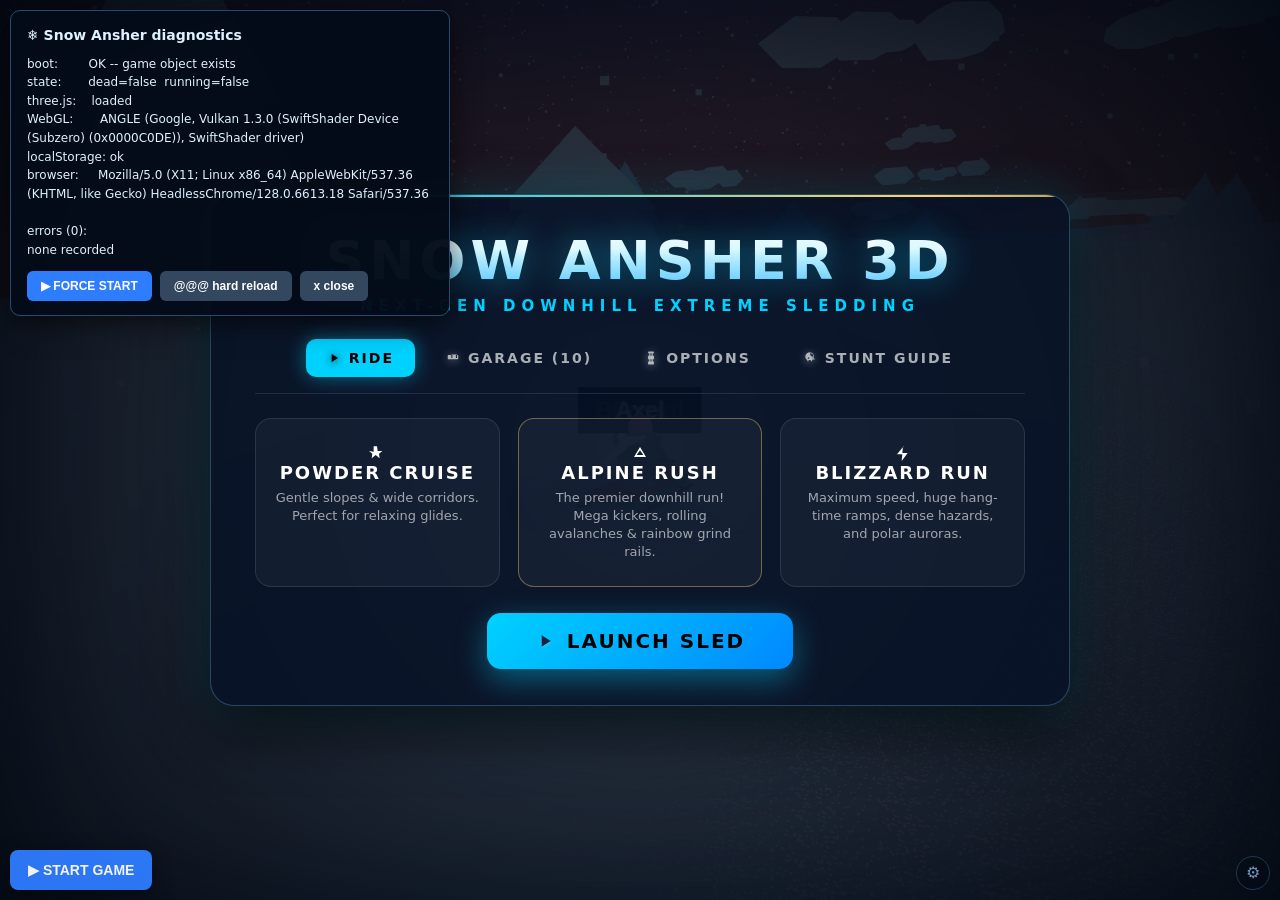
==== commit c40637c7: "refactor: move half of css to style.css" ====
--- a/index.html
+++ b/index.html
@@ -3,771 +3,13 @@
 <head>
     <meta charset="UTF-8">
     <meta name="viewport" content="width=device-width, initial-scale=1.0, user-scalable=no">
-    <title>SNOW ANSHER 3D - Ultimate Snow Rider Experience</title>
-    <style>
-        :root {
-            --primary: #00d2ff;
-            --primary-glow: rgba(0, 210, 255, 0.45);
-            --accent: #ffd166;
-            --accent-glow: rgba(255, 209, 102, 0.5);
-            --danger: #ff4757;
-            --glass-bg: rgba(7, 18, 38, 0.82);
-            --glass-border: rgba(120, 200, 255, 0.28);
-            --glass-highlight: rgba(255, 255, 255, 0.12);
-        }
-
-        * {
-            box-sizing: border-box;
-            user-select: none;
-            -webkit-user-select: none;
-            margin: 0;
-            padding: 0;
-        }
-
-        body, html {
-            width: 100%;
-            height: 100%;
-            overflow: hidden;
-            background-color: #050b14;
-            font-family: system-ui, -apple-system, BlinkMacSystemFont, 'Segoe UI', Roboto, sans-serif;
-            color: #ffffff;
-        }
-
-        #canvas-container {
-            position: absolute;
-            inset: 0;
-            z-index: 1;
-        }
-
-        canvas {
-            display: block;
-            width: 100%;
-            height: 100%;
-        }
-
-        /* Speed Vignette & Speed Lines */
-        #speed-vignette {
-            position: fixed;
-            inset: 0;
-            pointer-events: none;
-            z-index: 5;
-            box-shadow: inset 0 0 120px rgba(0, 40, 80, 0.7);
-            transition: box-shadow 0.2s;
-        }
-
-        #speed-lines {
-            position: fixed;
-            inset: 0;
-            pointer-events: none;
-            z-index: 6;
-            opacity: 0;
-            background: radial-gradient(circle at center, transparent 55%, rgba(200, 245, 255, 0.2) 95%);
-            transition: opacity 0.2s ease-out;
-        }
-
-        #screen-flash {
-            position: fixed;
-            inset: 0;
-            pointer-events: none;
-            z-index: 7;
-            background: white;
-            opacity: 0;
-            transition: opacity 0.15s ease-out;
-        }
-
-        /* Achievement Toast Notification */
-        .achievement-toast {
-            position: fixed;
-            top: 24px;
-            right: 24px;
-            z-index: 1000;
-            background: var(--glass-bg);
-            border: 1px solid var(--accent);
-            border-radius: 16px;
-            padding: 14px 22px;
-            display: flex;
-            align-items: center;
-            gap: 16px;
-            box-shadow: 0 10px 40px rgba(0, 0, 0, 0.6), 0 0 25px var(--accent-glow);
-            backdrop-filter: none;
-            transform: translateX(120%);
-            transition: transform 0.4s cubic-bezier(0.175, 0.885, 0.32, 1.275);
-            pointer-events: none;
-        }
-
-        .achievement-toast.show {
-            transform: translateX(0);
-        }
-
-        /* HUD Overlay */
-        #hud {
-            position: fixed;
-            inset: 0;
-            pointer-events: none;
-            z-index: 10;
-            display: flex;
-            flex-direction: column;
-            justify-content: space-between;
-            padding: 24px 32px;
-            visibility: hidden;
-            opacity: 0;
-            transition: opacity 0.3s ease;
-        }
-
-        #hud.active {
-            visibility: visible;
-            opacity: 1;
-        }
-
-        .hud-top {
-            display: flex;
-            justify-content: space-between;
-            align-items: flex-start;
-        }
-
-        .hud-card {
-            background: var(--glass-bg);
-            backdrop-filter: none;
-            -webkit-backdrop-filter: none;
-            border: 1px solid var(--glass-border);
-            border-radius: 14px;
-            padding: 12px 20px;
-            box-shadow: 0 8px 32px rgba(0, 0, 0, 0.45);
-            display: flex;
-            align-items: center;
-            gap: 14px;
-        }
-
-        .hud-icon-box {
-            width: 44px;
-            height: 44px;
-            border-radius: 10px;
-            background: rgba(255, 255, 255, 0.08);
-            display: flex;
-            align-items: center;
-            justify-content: center;
-            font-size: 20px;
-            color: var(--primary);
-            border: 1px solid rgba(255, 255, 255, 0.1);
-        }
-
-        .hud-icon-box.gold {
-            color: var(--accent);
-            background: rgba(255, 209, 102, 0.12);
-        }
-
-        .hud-label {
-            font-size: 11px;
-            letter-spacing: 2px;
-            text-transform: uppercase;
-            color: rgba(255, 255, 255, 0.6);
-            font-weight: 700;
-        }
-
-        .hud-val {
-            font-family: 'Orbitron', system-ui, sans-serif;
-            font-size: 26px;
-            font-weight: 700;
-            color: #ffffff;
-            text-shadow: 0 0 12px var(--primary-glow);
-        }
-
-        .hud-center {
-            position: absolute;
-            left: 50%;
-            top: 24px;
-            transform: translateX(-50%);
-            display: flex;
-            flex-direction: column;
-            align-items: center;
-            gap: 8px;
-        }
-
-        .distance-display {
-            background: var(--glass-bg);
-            backdrop-filter: none;
-            border: 1px solid var(--glass-border);
-            border-radius: 16px;
-            padding: 10px 30px;
-            text-align: center;
-        }
-
-        .distance-display .hud-val {
-            font-size: 38px;
-            font-weight: 900;
-            color: #ffffff;
-            letter-spacing: 2px;
-        }
-
-        .distance-display .unit {
-            font-size: 14px;
-            color: var(--primary);
-            margin-left: 4px;
-        }
-
-        /* Active Powerups Tray */
-        #powerup-tray {
-            display: flex;
-            gap: 10px;
-            margin-top: 6px;
-        }
-
-        .powerup-pill {
-            background: rgba(0, 0, 0, 0.6);
-            border: 1px solid var(--primary);
-            border-radius: 20px;
-            padding: 4px 14px;
-            display: flex;
-            align-items: center;
-            gap: 8px;
-            font-size: 12px;
-            font-family: 'Orbitron', system-ui, sans-serif;
-            font-weight: bold;
-            color: white;
-            display: none;
-        }
-
-        .powerup-pill.active {
-            display: flex;
-        }
-
-        /* Combo & Near-miss toast */
-        #combo-popup {
-            font-family: 'Orbitron', system-ui, sans-serif;
-            font-size: 24px;
-            font-weight: 900;
-            color: var(--accent);
-            text-shadow: 0 0 25px var(--accent-glow);
-            letter-spacing: 2px;
-            opacity: 0;
-            transform: scale(0.7) translateY(10px);
-            transition: all 0.25s cubic-bezier(0.175, 0.885, 0.32, 1.275);
-            pointer-events: none;
-            white-space: nowrap;
-        }
-
-        #combo-popup.show {
-            opacity: 1;
-            transform: scale(1.15) translateY(0);
-        }
-
-        /* HUD Bottom */
-        .hud-bottom {
-            display: flex;
-            justify-content: space-between;
-            align-items: flex-end;
-        }
-
-        .speedometer {
-            background: var(--glass-bg);
-            backdrop-filter: none;
-            border: 1px solid var(--glass-border);
-            border-radius: 14px;
-            padding: 14px 24px;
-            display: flex;
-            flex-direction: column;
-            align-items: flex-end;
-        }
-
-        .speed-val-wrap {
-            display: flex;
-            align-items: baseline;
-            gap: 6px;
-        }
-
-        .speed-val-wrap .hud-val {
-            font-size: 36px;
-            font-weight: 900;
-            color: #00d2ff;
-        }
-
-        .speed-val-wrap .unit {
-            font-size: 13px;
-            color: rgba(255, 255, 255, 0.5);
-            font-weight: 700;
-        }
-
-        .speed-bar-container {
-            width: 150px;
-            height: 7px;
-            background: rgba(255, 255, 255, 0.12);
-            border-radius: 4px;
-            margin-top: 6px;
-            overflow: hidden;
-        }
-
-        .speed-bar-fill {
-            height: 100%;
-            width: 30%;
-            background: linear-gradient(90deg, #00d2ff, #ffd166, #ff4757);
-            border-radius: 4px;
-            transition: width 0.1s linear;
-        }
-
-        .hud-controls-hint {
-            color: rgba(255, 255, 255, 0.65);
-            font-size: 14px;
-            font-weight: 600;
-            letter-spacing: 1px;
-            display: flex;
-            align-items: center;
-            gap: 8px;
-        }
-
-        .kbd-badge {
-            background: rgba(255, 255, 255, 0.15);
-            border: 1px solid rgba(255, 255, 255, 0.3);
-            border-radius: 6px;
-            padding: 3px 8px;
-            font-size: 12px;
-            font-family: 'Orbitron', system-ui, sans-serif;
-            color: #ffffff;
-        }
-
-        /* Mobile Touch Controls */
-        #touch-controls {
-            position: fixed;
-            inset: 0;
-            pointer-events: none;
-            z-index: 15;
-            display: none;
-        }
-
-        .touch-zone-left, .touch-zone-right, .touch-zone-jump {
-            position: absolute;
-            pointer-events: auto;
-        }
-
-        .touch-zone-left { left: 0; bottom: 0; width: 35%; height: 60%; }
-        .touch-zone-right { right: 0; bottom: 0; width: 35%; height: 60%; }
-        .touch-zone-jump { left: 35%; width: 30%; bottom: 0; height: 60%; }
-
-        /* Overlays & Menus */
-        .overlay {
-            position: fixed;
-            inset: 0;
-            z-index: 20;
-            display: flex;
-            align-items: center;
-            justify-content: center;
-            background: radial-gradient(circle at center, rgba(3, 14, 33, 0.78) 0%, rgba(1, 6, 15, 0.96) 100%);
-            opacity: 1;
-            transition: opacity 0.35s ease, visibility 0.35s ease;
-        }
-
-        .overlay.hidden {
-            opacity: 0;
-            visibility: hidden;
-            pointer-events: none;
-        }
-
-        .menu-modal {
-            background: var(--glass-bg);
-            border: 1px solid var(--glass-border);
-            border-radius: 24px;
-            box-shadow: 0 20px 60px rgba(0, 0, 0, 0.75), 0 0 45px rgba(0, 210, 255, 0.2);
-            width: 90%;
-            max-width: 860px;
-            padding: 36px 44px;
-            position: relative;
-            overflow: hidden;
-        }
-
-        .menu-modal::before {
-            content: '';
-            position: absolute;
-            top: 0;
-            left: -50%;
-            width: 200%;
-            height: 2px;
-            background: linear-gradient(90deg, transparent, var(--primary), var(--accent), transparent);
-        }
-
-        .title-block {
-            text-align: center;
-            margin-bottom: 24px;
-        }
-
-        .title-block h1 {
-            font-family: 'Orbitron', system-ui, sans-serif;
-            font-size: 54px;
-            font-weight: 900;
-            letter-spacing: 5px;
-            background: linear-gradient(180deg, #ffffff 30%, #76d0ff 85%, #0099ff 100%);
-            -webkit-background-clip: text;
-            -webkit-text-fill-color: transparent;
-            text-shadow: 0 0 35px var(--primary-glow);
-            line-height: 1.1;
-        }
-
-        .title-block .subtitle {
-            font-size: 15px;
-            letter-spacing: 6px;
-            color: var(--primary);
-            text-transform: uppercase;
-            font-weight: 700;
-            margin-top: 6px;
-        }
-
-        /* Nav Tabs */
-        .tabs {
-            display: flex;
-            gap: 10px;
-            justify-content: center;
-            margin-bottom: 24px;
-            border-bottom: 1px solid rgba(255, 255, 255, 0.1);
-            padding-bottom: 16px;
-        }
-
-        .tab-btn {
-            background: transparent;
-            border: 1px solid transparent;
-            color: rgba(255, 255, 255, 0.65);
-            font-family: 'Orbitron', system-ui, sans-serif;
-            font-size: 14px;
-            font-weight: 700;
-            letter-spacing: 2px;
-            padding: 10px 20px;
-            border-radius: 10px;
-            cursor: pointer;
-            transition: all 0.25s ease;
-            display: flex;
-            align-items: center;
-            gap: 8px;
-        }
-
-        .tab-btn:hover {
-            color: #ffffff;
-            background: rgba(255, 255, 255, 0.08);
-        }
-
-        .tab-btn.active {
-            color: #000000;
-            background: var(--primary);
-            box-shadow: 0 0 20px var(--primary-glow);
-        }
-
-        .tab-panel {
-            display: none;
-            animation: fadeIn 0.3s ease forwards;
-        }
-
-        .tab-panel.active {
-            display: block;
-        }
-
-        @keyframes fadeIn {
-            from { opacity: 0; transform: translateY(8px); }
-            to { opacity: 1; transform: translateY(0); }
-        }
-
-        /* Mode Selection Cards */
-        .modes-grid {
-            display: grid;
-            grid-template-columns: repeat(3, 1fr);
-            gap: 18px;
-            margin-bottom: 26px;
-        }
-
-        .mode-card {
-            background: rgba(255, 255, 255, 0.04);
-            border: 1px solid rgba(255, 255, 255, 0.1);
-            border-radius: 16px;
-            padding: 24px 18px;
-            text-align: center;
-            cursor: pointer;
-            transition: all 0.25s ease;
-            position: relative;
-            overflow: hidden;
-        }
-
-        .mode-card:hover {
-            background: rgba(0, 210, 255, 0.12);
-            border-color: var(--primary);
-            transform: translateY(-5px);
-            box-shadow: 0 12px 28px rgba(0, 210, 255, 0.25);
-        }
-
-        .mode-card.featured {
-            border-color: rgba(255, 209, 102, 0.4);
-        }
-
-        .mode-card.featured:hover {
-            background: rgba(255, 209, 102, 0.15);
-            border-color: var(--accent);
-            box-shadow: 0 12px 28px rgba(255, 209, 102, 0.3);
-        }
-
-        .mode-card i {
-            font-size: 38px;
-            margin-bottom: 14px;
-            color: var(--primary);
-            transition: transform 0.25s;
-        }
-
-        .mode-card.featured i {
-            color: var(--accent);
-        }
-
-        .mode-card:hover i {
-            transform: scale(1.15);
-        }
-
-        .mode-card h3 {
-            font-family: 'Orbitron', system-ui, sans-serif;
-            font-size: 18px;
-            letter-spacing: 2px;
-            margin-bottom: 6px;
-        }
-
-        .mode-card p {
-            font-size: 13px;
-            color: rgba(255, 255, 255, 0.6);
-            line-height: 1.4;
-        }
-
-        /* Garage Grid */
-        .garage-header {
-            display: flex;
-            justify-content: space-between;
-            align-items: center;
-            margin-bottom: 18px;
-        }
-
-        .garage-currency {
-            display: flex;
-            align-items: center;
-            gap: 8px;
-            font-family: 'Orbitron', system-ui, sans-serif;
-            font-size: 22px;
-            color: var(--accent);
-            background: rgba(255, 209, 102, 0.12);
-            padding: 8px 18px;
-            border-radius: 12px;
-            border: 1px solid rgba(255, 209, 102, 0.3);
-        }
-
-        .sled-grid {
-            display: grid;
-            grid-template-columns: repeat(auto-fit, minmax(230px, 1fr));
-            gap: 16px;
-            max-height: 340px;
-            overflow-y: auto;
-            padding-right: 8px;
-        }
-
-        .sled-card {
-            background: rgba(255, 255, 255, 0.04);
-            border: 1px solid rgba(255, 255, 255, 0.1);
-            border-radius: 14px;
-            padding: 18px;
-            cursor: pointer;
-            transition: all 0.25s ease;
-            position: relative;
-        }
-
-        .sled-card:hover {
-            border-color: var(--primary);
-            background: rgba(255, 255, 255, 0.08);
-            transform: translateY(-3px);
-        }
-
-        .sled-card.selected {
-            border-color: var(--primary);
-            background: rgba(0, 210, 255, 0.16);
-            box-shadow: 0 0 25px var(--primary-glow);
-        }
-
-        .sled-card.locked {
-            opacity: 0.6;
-        }
-
-        .sled-badge {
-            display: inline-block;
-            font-size: 11px;
-            font-weight: bold;
-            padding: 3px 8px;
-            border-radius: 6px;
-            background: rgba(255, 255, 255, 0.1);
-        }
-
-        .sled-badge.owned {
-            background: rgba(46, 213, 115, 0.2);
-            color: #2ed573;
-        }
-
-        .sled-title {
-            font-family: 'Orbitron', system-ui, sans-serif;
-            font-size: 17px;
-            font-weight: 700;
-            margin-bottom: 6px;
-        }
-
-        .sled-stats-mini {
-            display: flex;
-            flex-direction: column;
-            gap: 5px;
-            font-size: 12px;
-            color: rgba(255, 255, 255, 0.7);
-        }
-
-        .stat-row {
-            display: flex;
-            justify-content: space-between;
-        }
-
-        .stat-mini-bar {
-            width: 85px;
-            height: 4px;
-            background: rgba(255, 255, 255, 0.15);
-            border-radius: 2px;
-            overflow: hidden;
-            align-self: center;
-        }
-
-        .stat-mini-fill {
-            height: 100%;
-            background: var(--primary);
-            border-radius: 2px;
-        }
-
-        /* Settings Grid */
-        .settings-grid {
-            display: grid;
-            grid-template-columns: repeat(2, 1fr);
-            gap: 20px;
-        }
-
-        .setting-row {
-            display: flex;
-            flex-direction: column;
-            gap: 8px;
-        }
-
-        .setting-row label {
-            font-family: 'Orbitron', system-ui, sans-serif;
-            font-size: 13px;
-            letter-spacing: 1px;
-            color: rgba(255, 255, 255, 0.85);
-        }
-
-        .setting-row select, .setting-row input[type="range"] {
-            background: rgba(0, 0, 0, 0.4);
-            border: 1px solid var(--glass-border);
-            color: white;
-            padding: 10px 14px;
-            border-radius: 10px;
-            font-family: inherit;
-            font-size: 14px;
-            outline: none;
-        }
-
-        /* Range sliders must have ZERO horizontal padding, otherwise the thumb
-           track is inset and the slider can never reach 0% or 100% */
-        .setting-row input[type="range"] {
-            padding: 8px 0;
-            cursor: pointer;
-        }
-
-        /* Buttons */
-        .btn-action {
-            display: inline-flex;
-            align-items: center;
-            justify-content: center;
-            gap: 12px;
-            background: linear-gradient(135deg, #00d2ff, #0088ff);
-            color: #000000;
-            font-family: 'Orbitron', system-ui, sans-serif;
-            font-weight: 900;
-            font-size: 20px;
-            letter-spacing: 2px;
-            padding: 16px 48px;
-            border-radius: 14px;
-            border: none;
-            cursor: pointer;
-            box-shadow: 0 10px 30px rgba(0, 210, 255, 0.4);
-            transition: all 0.25s ease;
-            text-transform: uppercase;
-        }
-
-        .btn-action:hover {
-            transform: translateY(-3px) scale(1.02);
-            box-shadow: 0 15px 45px rgba(0, 210, 255, 0.6);
-            background: linear-gradient(135deg, #33dcff, #1995ff);
-        }
-
-        .btn-secondary {
-            background: rgba(255, 255, 255, 0.08);
-            border: 1px solid rgba(255, 255, 255, 0.2);
-            color: #ffffff;
-            font-family: 'Orbitron', system-ui, sans-serif;
-            font-size: 15px;
-            padding: 12px 28px;
-            border-radius: 12px;
-            cursor: pointer;
-            transition: all 0.2s;
-        }
-
-        .btn-secondary:hover {
-            background: rgba(255, 255, 255, 0.16);
-            border-color: rgba(255, 255, 255, 0.4);
-        }
-
-        /* Game Over Screen */
-        .gameover-modal {
-            text-align: center;
-            max-width: 580px;
-        }
-
-        .gameover-stats {
-            display: grid;
-            grid-template-columns: repeat(3, 1fr);
-            gap: 16px;
-            margin: 28px 0;
-        }
-
-        .stat-result-box {
-            background: rgba(255, 255, 255, 0.04);
-            border: 1px solid rgba(255, 255, 255, 0.1);
-            border-radius: 14px;
-            padding: 16px;
-        }
-
-        .stat-result-box .num {
-            font-family: 'Orbitron', system-ui, sans-serif;
-            font-size: 32px;
-            font-weight: 900;
-            color: var(--primary);
-            margin-top: 4px;
-        }
-
-        .stat-result-box .num.gold {
-            color: var(--accent);
-        }
-
-        .highscore-badge {
-            display: inline-block;
-            background: linear-gradient(90deg, #f1c40f, #e67e22);
-            color: black;
-            font-family: 'Orbitron', system-ui, sans-serif;
-            font-weight: 900;
-            font-size: 12px;
-            padding: 4px 14px;
-            border-radius: 20px;
-            letter-spacing: 2px;
-            margin-bottom: 12px;
-            display: none;
-        }
-
-        @media (max-width: 768px) {
-            .menu-modal { padding: 24px 20px; width: 95%; }
-            .title-block h1 { font-size: 36px; }
-            .modes-grid { grid-template-columns: 1fr; gap: 12px; }
-            .settings-grid { grid-template-columns: 1fr; }
-            .hud-controls-hint { display: none; }
-            #touch-controls { display: block; }
-        }
-    </style>
+    <title>snowansher</title>
+    <link rel="icon" type="image/svg+xml" href="./favicon.svg">
+    <link rel="apple-touch-icon" href="./favicon.svg">
+    <link rel="stylesheet" href="./style.css">
+<style id="snow-colour-icon-system">
+
+</style>
 </head>
 <body>
     <!-- 3D Canvas WebGL Render Layer -->
@@ -1041,5 +283,100 @@
     <script src="js/DailyChallenges.js"></script>
     <script src="js/VisualPostProcessor.js"></script>
     <script src="index.js"></script>
+
+    <style>
+        svg.snow-fa-icon {
+            display: inline-block;
+            width: 1em;
+            height: 1em;
+            vertical-align: -0.125em;
+            flex: 0 0 auto;
+            overflow: visible;
+        }
+    </style>
+    <script>
+    (() => {
+        const paths = {
+            "fa-gift":"M20 12v9H4v-9h16ZM2 7h20v3H2V7Zm10 0c-2.8-5.3-7.4-4.1-6.2-1.6C6.5 7 9.6 7 12 7Zm0 0c2.8-5.3 7.4-4.1 6.2-1.6C17.5 7 14.4 7 12 7ZM10 12h4v9h-4z",
+            "fa-trophy":"M7 3h10v3h4v4c0 3-2 5-5 5a6 6 0 0 1-3 2v3h5v2H6v-2h5v-3a6 6 0 0 1-3-2c-3 0-5-2-5-5V6h4V3Zm0 5H5v2c0 1.4.7 2.3 2 2.8V8Zm10 0v4.8c1.3-.5 2-1.4 2-2.8V8h-2Z",
+            "fa-shield-alt":"M12 2 21 6v5c0 5.5-3.8 9.5-9 11-5.2-1.5-9-5.5-9-11V6l9-4Zm0 3.2L6 7.8V11c0 3.9 2.4 6.8 6 8.1 3.6-1.3 6-4.2 6-8.1V7.8l-6-2.6Z",
+            "fa-shield":"M12 2 21 6v5c0 5.5-3.8 9.5-9 11-5.2-1.5-9-5.5-9-11V6l9-4Z",
+            "fa-magnet":"M4 3h5v10a3 3 0 0 0 6 0V3h5v10a8 8 0 0 1-16 0V3ZM4 3h5v4H4V3Zm11 0h5v4h-5V3Z",
+            "fa-rocket":"M14 2c4 1 7 5 8 9l-5 5-5-1-1-5 3-8ZM8 12l4 4-5 5-2-4-4-2 7-3Zm-1-5 3 3-4 4-3-3 4-4Z",
+            "fa-star":"m12 2 3 6.2 7 1-5 4.9 1.2 6.9L12 17.8l-6.2 3.2L7 14.1 2 9.2l7-1L12 2Z",
+            "fa-play":"M7 4v16l13-8L7 4Z",
+            "fa-pause":"M6 4h4v16H6zM14 4h4v16h-4z",
+            "fa-home":"m3 11 9-8 9 8v10h-6v-6H9v6H3V11Z",
+            "fa-cog":"M12 8a4 4 0 1 0 0 8 4 4 0 0 0 0-8Zm0-6 2 2.1 2.8-.2 1 2.6 2.5 1.3-.6 2.7 1.3 2.5-1.9 2.1.2 2.8-2.6 1-1.3 2.5-2.7-.6-2.5 1.3-2.1-1.9-2.8.2-1-2.6L2 16.5l.6-2.7-1.3-2.5 1.9-2.1L3 6.4l2.6-1 1.3-2.5 2.7.6L12 2Z",
+            "fa-wrench":"m21 6-5 5-3-3 5-5a6 6 0 0 0-7 7L3 18a2 2 0 0 0 3 3l8-8a6 6 0 0 0 7-7Z",
+            "fa-volume-up":"M3 9v6h4l5 4V5L7 9H3Zm12-2v2a4 4 0 0 1 0 6v2a6 6 0 0 0 0-10Zm0-4v2a10 10 0 0 1 0 14v2a12 12 0 0 0 0-18Z",
+            "fa-volume-down":"M3 9v6h4l5 4V5L7 9H3Zm12 1v4a3 3 0 0 0 0-4Z",
+            "fa-volume-mute":"M3 9v6h4l5 4V5L7 9H3Zm12 0 5 6m0-6-5 6",
+            "fa-music":"M9 18V5l12-2v13M9 18a3 3 0 1 1-3-3 3 3 0 0 1 3 3Zm12-2a3 3 0 1 1-3-3 3 3 0 0 1 3 3Z",
+            "fa-heart":"M12 21 3 12C-1 7 6 1 12 7c6-6 13 0 9 5l-9 9Z",
+            "fa-snowflake":"M12 2v20M3.3 7l17.4 10M3.3 17 20.7 7M8 4l4 3 4-3M8 20l4-3 4 3M3 11l4-1-1-4M21 13l-4 1 1 4",
+            "fa-bolt":"M13 2 4 13h6l-1 9 11-13h-6l-1-7Z",
+            "fa-tree":"M12 2 4 12h4l-5 6h7v4h4v-4h7l-5-6h4L12 2Z",
+            "fa-flag":"M5 22V3m0 1h13l-3 4 3 4H5",
+            "fa-check":"m5 12 4 4L19 6",
+            "fa-times":"m5 5 14 14M19 5 5 19",
+            "fa-close":"m5 5 14 14M19 5 5 19",
+            "fa-info-circle":"M12 2a10 10 0 1 0 0 20 10 10 0 0 0 0-20Zm-1 9h2v6h-2zm0-4h2v2h-2z",
+            "fa-question-circle":"M12 2a10 10 0 1 0 0 20 10 10 0 0 0 0-20Zm-1 14h2v2h-2Zm1-10a4 4 0 0 0-4 4h2a2 2 0 1 1 2 2c-1 1-1 2-1 3h2c0-1 .3-1.3 1-2a4 4 0 0 0-2-7Z",
+            "fa-chart-line":"M3 3v18h18v-2H5V3H3Zm3 12 4-5 4 3 6-7 2 2-7 9-4-3-3 4-2-3Z",
+            "fa-medal":"M12 12a5 5 0 1 0 0 10 5 5 0 0 0 0-10ZM6 2h5l1 6-4 3-4-6 2-3Zm7 0h5l2 3-4 6-4-3 1-6Z",
+            "fa-coins":"M12 3c5 0 9 1.5 9 4s-4 4-9 4-9-1.5-9-4 4-4 9-4Zm-9 8c2 2 6 3 9 3s7-1 9-3v4c0 2.5-4 4-9 4s-9-1.5-9-4v-4Z",
+            "fa-shopping-cart":"M2 3h3l2 12h12l3-9H6M9 20a1 1 0 1 0 0 .1M17 20a1 1 0 1 0 0 .1",
+            "fa-lock":"M5 10h14v11H5V10Zm3 0V7a4 4 0 0 1 8 0v3",
+            "fa-unlock":"M5 10h14v11H5V10Zm3 0V7a4 4 0 0 1 8 0",
+            "fa-eye":"M2 12s4-7 10-7 10 7 10 7-4 7-10 7S2 12 2 12Zm10-3a3 3 0 1 0 0 6 3 3 0 0 0 0-6Z",
+            "fa-keyboard":"M2 5h20v14H2V5Zm3 3h2v2H5V8Zm4 0h2v2H9V8Zm4 0h2v2h-2V8Zm4 0h2v2h-2V8ZM5 12h14v2H5v-2Z",
+            "fa-gamepad":"M7 8h10a5 5 0 0 1 5 6l-1 4-4-3H7l-4 3-1-4a5 5 0 0 1 5-6Zm1 2v4m-2-2h4m5-1h.1m2 2h.1",
+            "fa-rotate":"M20 7V2l-3 3a8 8 0 0 0-13 5h3a5 5 0 0 1 9-3l-2 2h6ZM4 17v5l3-3a8 8 0 0 0 13-5h-3a5 5 0 0 1-9 3l2-2H4Z",
+            "fa-sliders-h":"M3 6h18M3 12h18M3 18h18M7 3v6m7 0v6m4 0v6",
+            "fa-trophy":"M7 3h10v3h4v4c0 3-2 5-5 5a6 6 0 0 1-3 2v3h5v2H6v-2h5v-3a6 6 0 0 1-3-2c-3 0-5-2-5-5V6h4V3Z",
+            "fa-gift":"M20 12v9H4v-9h16ZM2 7h20v3H2V7Zm8-5h4v19h-4z",
+            "fa-arrow-left":"M20 11H7l5-5-2-2-9 8 9 8 2-2-5-5h13v-2Z",
+            "fa-arrow-right":"M4 11h13l-5-5 2-2 9 8-9 8-2-2 5-5H4v-2Z",
+            "fa-arrow-up":"M11 20V7l-5 5-2-2 8-9 8 9-2 2-5-5v13h-2Z",
+            "fa-arrow-down":"M11 4v13l-5-5-2 2 8 9 8-9-2-2-5 5V4h-2Z",
+            "fa-plus":"M11 3h2v8h8v2h-8v8h-2v-8H3v-2h8V3Z",
+            "fa-minus":"M3 11h18v2H3z"
+        };
+        const fallback = "M12 2 14.5 9.5 22 12l-7.5 2.5L12 22l-2.5-7.5L2 12l7.5-2.5L12 2Z";
+        function replaceIcons(root) {
+            if (root.nodeType === 1 && root.matches && root.matches('i[class*="fa-"]')) convert(root);
+            if (!root.querySelectorAll) return;
+            root.querySelectorAll('i[class*="fa-"]').forEach(convert);
+        }
+        function convert(el) {
+            const classes = [...el.classList];
+            const key = classes.find(c => paths[c]) || classes.find(c => c.startsWith("fa-") && c !== "fa-icon");
+            const svg = document.createElementNS("http://www.w3.org/2000/svg","svg");
+            svg.setAttribute("viewBox","0 0 24 24");
+            svg.setAttribute("class","snow-fa-icon");
+            svg.setAttribute("data-icon", key || "fa-star");
+            svg.setAttribute("aria-hidden","true");
+            const path = document.createElementNS("http://www.w3.org/2000/svg","path");
+            path.setAttribute("d", paths[key] || fallback);
+            path.setAttribute("fill","currentColor");
+            if ((key || "").includes("volume") || key === "fa-snowflake" || key === "fa-check" || key === "fa-times" || key === "fa-close" || key === "fa-gamepad" || key === "fa-music") {
+                path.setAttribute("fill","none");
+                path.setAttribute("stroke","currentColor");
+                path.setAttribute("stroke-width","2");
+                path.setAttribute("stroke-linecap","round");
+                path.setAttribute("stroke-linejoin","round");
+            }
+            svg.appendChild(path);
+            el.replaceWith(svg);
+        }
+        replaceIcons(document);
+        const observer = new MutationObserver(records => records.forEach(record =>
+            record.addedNodes.forEach(node => { if (node.nodeType === 1) replaceIcons(node); })
+        ));
+        observer.observe(document.documentElement,{childList:true,subtree:true});
+    })();
+    </script>
+
 </body>
 </html>
--- a/style.css
+++ b/style.css
@@ -0,0 +1,817 @@
+        :root {
+            --primary: #00d2ff;
+            --primary-glow: rgba(0, 210, 255, 0.45);
+            --accent: #ffd166;
+            --accent-glow: rgba(255, 209, 102, 0.5);
+            --danger: #ff4757;
+            --glass-bg: rgba(7, 18, 38, 0.82);
+            --glass-border: rgba(120, 200, 255, 0.28);
+            --glass-highlight: rgba(255, 255, 255, 0.12);
+        }
+
+        * {
+            box-sizing: border-box;
+            user-select: none;
+            -webkit-user-select: none;
+            margin: 0;
+            padding: 0;
+        }
+
+        body, html {
+            width: 100%;
+            height: 100%;
+            overflow: hidden;
+            background-color: #050b14;
+            font-family: system-ui, -apple-system, BlinkMacSystemFont, 'Segoe UI', Roboto, sans-serif;
+            color: #ffffff;
+        }
+
+        #canvas-container {
+            position: absolute;
+            inset: 0;
+            z-index: 1;
+        }
+
+        canvas {
+            display: block;
+            width: 100%;
+            height: 100%;
+        }
+
+        /* Speed Vignette & Speed Lines */
+        #speed-vignette {
+            position: fixed;
+            inset: 0;
+            pointer-events: none;
+            z-index: 5;
+            box-shadow: inset 0 0 120px rgba(0, 40, 80, 0.7);
+            transition: box-shadow 0.2s;
+        }
+
+        #speed-lines {
+            position: fixed;
+            inset: 0;
+            pointer-events: none;
+            z-index: 6;
+            opacity: 0;
+            background: radial-gradient(circle at center, transparent 55%, rgba(200, 245, 255, 0.2) 95%);
+            transition: opacity 0.2s ease-out;
+        }
+
+        #screen-flash {
+            position: fixed;
+            inset: 0;
+            pointer-events: none;
+            z-index: 7;
+            background: white;
+            opacity: 0;
+            transition: opacity 0.15s ease-out;
+        }
+
+        /* Achievement Toast Notification */
+        .achievement-toast {
+            position: fixed;
+            top: 24px;
+            right: 24px;
+            z-index: 1000;
+            background: var(--glass-bg);
+            border: 1px solid var(--accent);
+            border-radius: 16px;
+            padding: 14px 22px;
+            display: flex;
+            align-items: center;
+            gap: 16px;
+            box-shadow: 0 10px 40px rgba(0, 0, 0, 0.6), 0 0 25px var(--accent-glow);
+            backdrop-filter: none;
+            transform: translateX(120%);
+            transition: transform 0.4s cubic-bezier(0.175, 0.885, 0.32, 1.275);
+            pointer-events: none;
+        }
+
+        .achievement-toast.show {
+            transform: translateX(0);
+        }
+
+        /* HUD Overlay */
+        #hud {
+            position: fixed;
+            inset: 0;
+            pointer-events: none;
+            z-index: 10;
+            display: flex;
+            flex-direction: column;
+            justify-content: space-between;
+            padding: 24px 32px;
+            visibility: hidden;
+            opacity: 0;
+            transition: opacity 0.3s ease;
+        }
+
+        #hud.active {
+            visibility: visible;
+            opacity: 1;
+        }
+
+        .hud-top {
+            display: flex;
+            justify-content: space-between;
+            align-items: flex-start;
+        }
+
+        .hud-card {
+            background: var(--glass-bg);
+            backdrop-filter: none;
+            -webkit-backdrop-filter: none;
+            border: 1px solid var(--glass-border);
+            border-radius: 14px;
+            padding: 12px 20px;
+            box-shadow: 0 8px 32px rgba(0, 0, 0, 0.45);
+            display: flex;
+            align-items: center;
+            gap: 14px;
+        }
+
+        .hud-icon-box {
+            width: 44px;
+            height: 44px;
+            border-radius: 10px;
+            background: rgba(255, 255, 255, 0.08);
+            display: flex;
+            align-items: center;
+            justify-content: center;
+            font-size: 20px;
+            color: var(--primary);
+            border: 1px solid rgba(255, 255, 255, 0.1);
+        }
+
+        .hud-icon-box.gold {
+            color: var(--accent);
+            background: rgba(255, 209, 102, 0.12);
+        }
+
+        .hud-label {
+            font-size: 11px;
+            letter-spacing: 2px;
+            text-transform: uppercase;
+            color: rgba(255, 255, 255, 0.6);
+            font-weight: 700;
+        }
+
+        .hud-val {
+            font-family: 'Orbitron', system-ui, sans-serif;
+            font-size: 26px;
+            font-weight: 700;
+            color: #ffffff;
+            text-shadow: 0 0 12px var(--primary-glow);
+        }
+
+        .hud-center {
+            position: absolute;
+            left: 50%;
+            top: 24px;
+            transform: translateX(-50%);
+            display: flex;
+            flex-direction: column;
+            align-items: center;
+            gap: 8px;
+        }
+
+        .distance-display {
+            background: var(--glass-bg);
+            backdrop-filter: none;
+            border: 1px solid var(--glass-border);
+            border-radius: 16px;
+            padding: 10px 30px;
+            text-align: center;
+        }
+
+        .distance-display .hud-val {
+            font-size: 38px;
+            font-weight: 900;
+            color: #ffffff;
+            letter-spacing: 2px;
+        }
+
+        .distance-display .unit {
+            font-size: 14px;
+            color: var(--primary);
+            margin-left: 4px;
+        }
+
+        /* Active Powerups Tray */
+        #powerup-tray {
+            display: flex;
+            gap: 10px;
+            margin-top: 6px;
+        }
+
+        .powerup-pill {
+            background: rgba(0, 0, 0, 0.6);
+            border: 1px solid var(--primary);
+            border-radius: 20px;
+            padding: 4px 14px;
+            display: flex;
+            align-items: center;
+            gap: 8px;
+            font-size: 12px;
+            font-family: 'Orbitron', system-ui, sans-serif;
+            font-weight: bold;
+            color: white;
+            display: none;
+        }
+
+        .powerup-pill.active {
+            display: flex;
+        }
+
+        /* Combo & Near-miss toast */
+        #combo-popup {
+            font-family: 'Orbitron', system-ui, sans-serif;
+            font-size: 24px;
+            font-weight: 900;
+            color: var(--accent);
+            text-shadow: 0 0 25px var(--accent-glow);
+            letter-spacing: 2px;
+            opacity: 0;
+            transform: scale(0.7) translateY(10px);
+            transition: all 0.25s cubic-bezier(0.175, 0.885, 0.32, 1.275);
+            pointer-events: none;
+            white-space: nowrap;
+        }
+
+        #combo-popup.show {
+            opacity: 1;
+            transform: scale(1.15) translateY(0);
+        }
+
+        /* HUD Bottom */
+        .hud-bottom {
+            display: flex;
+            justify-content: space-between;
+            align-items: flex-end;
+        }
+
+        .speedometer {
+            background: var(--glass-bg);
+            backdrop-filter: none;
+            border: 1px solid var(--glass-border);
+            border-radius: 14px;
+            padding: 14px 24px;
+            display: flex;
+            flex-direction: column;
+            align-items: flex-end;
+        }
+
+        .speed-val-wrap {
+            display: flex;
+            align-items: baseline;
+            gap: 6px;
+        }
+
+        .speed-val-wrap .hud-val {
+            font-size: 36px;
+            font-weight: 900;
+            color: #00d2ff;
+        }
+
+        .speed-val-wrap .unit {
+            font-size: 13px;
+            color: rgba(255, 255, 255, 0.5);
+            font-weight: 700;
+        }
+
+        .speed-bar-container {
+            width: 150px;
+            height: 7px;
+            background: rgba(255, 255, 255, 0.12);
+            border-radius: 4px;
+            margin-top: 6px;
+            overflow: hidden;
+        }
+
+        .speed-bar-fill {
+            height: 100%;
+            width: 30%;
+            background: linear-gradient(90deg, #00d2ff, #ffd166, #ff4757);
+            border-radius: 4px;
+            transition: width 0.1s linear;
+        }
+
+        .hud-controls-hint {
+            color: rgba(255, 255, 255, 0.65);
+            font-size: 14px;
+            font-weight: 600;
+            letter-spacing: 1px;
+            display: flex;
+            align-items: center;
+            gap: 8px;
+        }
+
+        .kbd-badge {
+            background: rgba(255, 255, 255, 0.15);
+            border: 1px solid rgba(255, 255, 255, 0.3);
+            border-radius: 6px;
+            padding: 3px 8px;
+            font-size: 12px;
+            font-family: 'Orbitron', system-ui, sans-serif;
+            color: #ffffff;
+        }
+
+        /* Mobile Touch Controls */
+        #touch-controls {
+            position: fixed;
+            inset: 0;
+            pointer-events: none;
+            z-index: 15;
+            display: none;
+        }
+
+        .touch-zone-left, .touch-zone-right, .touch-zone-jump {
+            position: absolute;
+            pointer-events: auto;
+        }
+
+        .touch-zone-left { left: 0; bottom: 0; width: 35%; height: 60%; }
+        .touch-zone-right { right: 0; bottom: 0; width: 35%; height: 60%; }
+        .touch-zone-jump { left: 35%; width: 30%; bottom: 0; height: 60%; }
+
+        /* Overlays & Menus */
+        .overlay {
+            position: fixed;
+            inset: 0;
+            z-index: 20;
+            display: flex;
+            align-items: center;
+            justify-content: center;
+            background: radial-gradient(circle at center, rgba(3, 14, 33, 0.78) 0%, rgba(1, 6, 15, 0.96) 100%);
+            opacity: 1;
+            transition: opacity 0.35s ease, visibility 0.35s ease;
+        }
+
+        .overlay.hidden {
+            opacity: 0;
+            visibility: hidden;
+            pointer-events: none;
+        }
+
+        .menu-modal {
+            background: var(--glass-bg);
+            border: 1px solid var(--glass-border);
+            border-radius: 24px;
+            box-shadow: 0 20px 60px rgba(0, 0, 0, 0.75), 0 0 45px rgba(0, 210, 255, 0.2);
+            width: 90%;
+            max-width: 860px;
+            padding: 36px 44px;
+            position: relative;
+            overflow: hidden;
+        }
+
+        .menu-modal::before {
+            content: '';
+            position: absolute;
+            top: 0;
+            left: -50%;
+            width: 200%;
+            height: 2px;
+            background: linear-gradient(90deg, transparent, var(--primary), var(--accent), transparent);
+        }
+
+        .title-block {
+            text-align: center;
+            margin-bottom: 24px;
+        }
+
+        .title-block h1 {
+            font-family: 'Orbitron', system-ui, sans-serif;
+            font-size: 54px;
+            font-weight: 900;
+            letter-spacing: 5px;
+            background: linear-gradient(180deg, #ffffff 30%, #76d0ff 85%, #0099ff 100%);
+            -webkit-background-clip: text;
+            -webkit-text-fill-color: transparent;
+            text-shadow: 0 0 35px var(--primary-glow);
+            line-height: 1.1;
+        }
+
+        .title-block .subtitle {
+            font-size: 15px;
+            letter-spacing: 6px;
+            color: var(--primary);
+            text-transform: uppercase;
+            font-weight: 700;
+            margin-top: 6px;
+        }
+
+        /* Nav Tabs */
+        .tabs {
+            display: flex;
+            gap: 10px;
+            justify-content: center;
+            margin-bottom: 24px;
+            border-bottom: 1px solid rgba(255, 255, 255, 0.1);
+            padding-bottom: 16px;
+        }
+
+        .tab-btn {
+            background: transparent;
+            border: 1px solid transparent;
+            color: rgba(255, 255, 255, 0.65);
+            font-family: 'Orbitron', system-ui, sans-serif;
+            font-size: 14px;
+            font-weight: 700;
+            letter-spacing: 2px;
+            padding: 10px 20px;
+            border-radius: 10px;
+            cursor: pointer;
+            transition: all 0.25s ease;
+            display: flex;
+            align-items: center;
+            gap: 8px;
+        }
+
+        .tab-btn:hover {
+            color: #ffffff;
+            background: rgba(255, 255, 255, 0.08);
+        }
+
+        .tab-btn.active {
+            color: #000000;
+            background: var(--primary);
+            box-shadow: 0 0 20px var(--primary-glow);
+        }
+
+        .tab-panel {
+            display: none;
+            animation: fadeIn 0.3s ease forwards;
+        }
+
+        .tab-panel.active {
+            display: block;
+        }
+
+        @keyframes fadeIn {
+            from { opacity: 0; transform: translateY(8px); }
+            to { opacity: 1; transform: translateY(0); }
+        }
+
+        /* Mode Selection Cards */
+        .modes-grid {
+            display: grid;
+            grid-template-columns: repeat(3, 1fr);
+            gap: 18px;
+            margin-bottom: 26px;
+        }
+
+        .mode-card {
+            background: rgba(255, 255, 255, 0.04);
+            border: 1px solid rgba(255, 255, 255, 0.1);
+            border-radius: 16px;
+            padding: 24px 18px;
+            text-align: center;
+            cursor: pointer;
+            transition: all 0.25s ease;
+            position: relative;
+            overflow: hidden;
+        }
+
+        .mode-card:hover {
+            background: rgba(0, 210, 255, 0.12);
+            border-color: var(--primary);
+            transform: translateY(-5px);
+            box-shadow: 0 12px 28px rgba(0, 210, 255, 0.25);
+        }
+
+        .mode-card.featured {
+            border-color: rgba(255, 209, 102, 0.4);
+        }
+
+        .mode-card.featured:hover {
+            background: rgba(255, 209, 102, 0.15);
+            border-color: var(--accent);
+            box-shadow: 0 12px 28px rgba(255, 209, 102, 0.3);
+        }
+
+        .mode-card i {
+            font-size: 38px;
+            margin-bottom: 14px;
+            color: var(--primary);
+            transition: transform 0.25s;
+        }
+
+        .mode-card.featured i {
+            color: var(--accent);
+        }
+
+        .mode-card:hover i {
+            transform: scale(1.15);
+        }
+
+        .mode-card h3 {
+            font-family: 'Orbitron', system-ui, sans-serif;
+            font-size: 18px;
+            letter-spacing: 2px;
+            margin-bottom: 6px;
+        }
+
+        .mode-card p {
+            font-size: 13px;
+            color: rgba(255, 255, 255, 0.6);
+            line-height: 1.4;
+        }
+
+        /* Garage Grid */
+        .garage-header {
+            display: flex;
+            justify-content: space-between;
+            align-items: center;
+            margin-bottom: 18px;
+        }
+
+        .garage-currency {
+            display: flex;
+            align-items: center;
+            gap: 8px;
+            font-family: 'Orbitron', system-ui, sans-serif;
+            font-size: 22px;
+            color: var(--accent);
+            background: rgba(255, 209, 102, 0.12);
+            padding: 8px 18px;
+            border-radius: 12px;
+            border: 1px solid rgba(255, 209, 102, 0.3);
+        }
+
+        .sled-grid {
+            display: grid;
+            grid-template-columns: repeat(auto-fit, minmax(230px, 1fr));
+            gap: 16px;
+            max-height: 340px;
+            overflow-y: auto;
+            padding-right: 8px;
+        }
+
+        .sled-card {
+            background: rgba(255, 255, 255, 0.04);
+            border: 1px solid rgba(255, 255, 255, 0.1);
+            border-radius: 14px;
+            padding: 18px;
+            cursor: pointer;
+            transition: all 0.25s ease;
+            position: relative;
+        }
+
+        .sled-card:hover {
+            border-color: var(--primary);
+            background: rgba(255, 255, 255, 0.08);
+            transform: translateY(-3px);
+        }
+
+        .sled-card.selected {
+            border-color: var(--primary);
+            background: rgba(0, 210, 255, 0.16);
+            box-shadow: 0 0 25px var(--primary-glow);
+        }
+
+        .sled-card.locked {
+            opacity: 0.6;
+        }
+
+        .sled-badge {
+            display: inline-block;
+            font-size: 11px;
+            font-weight: bold;
+            padding: 3px 8px;
+            border-radius: 6px;
+            background: rgba(255, 255, 255, 0.1);
+        }
+
+        .sled-badge.owned {
+            background: rgba(46, 213, 115, 0.2);
+            color: #2ed573;
+        }
+
+        .sled-title {
+            font-family: 'Orbitron', system-ui, sans-serif;
+            font-size: 17px;
+            font-weight: 700;
+            margin-bottom: 6px;
+        }
+
+        .sled-stats-mini {
+            display: flex;
+            flex-direction: column;
+            gap: 5px;
+            font-size: 12px;
+            color: rgba(255, 255, 255, 0.7);
+        }
+
+        .stat-row {
+            display: flex;
+            justify-content: space-between;
+        }
+
+        .stat-mini-bar {
+            width: 85px;
+            height: 4px;
+            background: rgba(255, 255, 255, 0.15);
+            border-radius: 2px;
+            overflow: hidden;
+            align-self: center;
+        }
+
+        .stat-mini-fill {
+            height: 100%;
+            background: var(--primary);
+            border-radius: 2px;
+        }
+
+        /* Settings Grid */
+        .settings-grid {
+            display: grid;
+            grid-template-columns: repeat(2, 1fr);
+            gap: 20px;
+        }
+
+        .setting-row {
+            display: flex;
+            flex-direction: column;
+            gap: 8px;
+        }
+
+        .setting-row label {
+            font-family: 'Orbitron', system-ui, sans-serif;
+            font-size: 13px;
+            letter-spacing: 1px;
+            color: rgba(255, 255, 255, 0.85);
+        }
+
+        .setting-row select, .setting-row input[type="range"] {
+            background: rgba(0, 0, 0, 0.4);
+            border: 1px solid var(--glass-border);
+            color: white;
+            padding: 10px 14px;
+            border-radius: 10px;
+            font-family: inherit;
+            font-size: 14px;
+            outline: none;
+        }
+
+        /* Range sliders must have ZERO horizontal padding, otherwise the thumb
+           track is inset and the slider can never reach 0% or 100% */
+        .setting-row input[type="range"] {
+            padding: 8px 0;
+            cursor: pointer;
+        }
+
+        /* Buttons */
+        .btn-action {
+            display: inline-flex;
+            align-items: center;
+            justify-content: center;
+            gap: 12px;
+            background: linear-gradient(135deg, #00d2ff, #0088ff);
+            color: #000000;
+            font-family: 'Orbitron', system-ui, sans-serif;
+            font-weight: 900;
+            font-size: 20px;
+            letter-spacing: 2px;
+            padding: 16px 48px;
+            border-radius: 14px;
+            border: none;
+            cursor: pointer;
+            box-shadow: 0 10px 30px rgba(0, 210, 255, 0.4);
+            transition: all 0.25s ease;
+            text-transform: uppercase;
+        }
+
+        .btn-action:hover {
+            transform: translateY(-3px) scale(1.02);
+            box-shadow: 0 15px 45px rgba(0, 210, 255, 0.6);
+            background: linear-gradient(135deg, #33dcff, #1995ff);
+        }
+
+        .btn-secondary {
+            background: rgba(255, 255, 255, 0.08);
+            border: 1px solid rgba(255, 255, 255, 0.2);
+            color: #ffffff;
+            font-family: 'Orbitron', system-ui, sans-serif;
+            font-size: 15px;
+            padding: 12px 28px;
+            border-radius: 12px;
+            cursor: pointer;
+            transition: all 0.2s;
+        }
+
+        .btn-secondary:hover {
+            background: rgba(255, 255, 255, 0.16);
+            border-color: rgba(255, 255, 255, 0.4);
+        }
+
+        /* Game Over Screen */
+        .gameover-modal {
+            text-align: center;
+            max-width: 580px;
+        }
+
+        .gameover-stats {
+            display: grid;
+            grid-template-columns: repeat(3, 1fr);
+            gap: 16px;
+            margin: 28px 0;
+        }
+
+        .stat-result-box {
+            background: rgba(255, 255, 255, 0.04);
+            border: 1px solid rgba(255, 255, 255, 0.1);
+            border-radius: 14px;
+            padding: 16px;
+        }
+
+        .stat-result-box .num {
+            font-family: 'Orbitron', system-ui, sans-serif;
+            font-size: 32px;
+            font-weight: 900;
+            color: var(--primary);
+            margin-top: 4px;
+        }
+
+        .stat-result-box .num.gold {
+            color: var(--accent);
+        }
+
+        .highscore-badge {
+            display: inline-block;
+            background: linear-gradient(90deg, #f1c40f, #e67e22);
+            color: black;
+            font-family: 'Orbitron', system-ui, sans-serif;
+            font-weight: 900;
+            font-size: 12px;
+            padding: 4px 14px;
+            border-radius: 20px;
+            letter-spacing: 2px;
+            margin-bottom: 12px;
+            display: none;
+        }
+
+        @media (max-width: 768px) {
+            .menu-modal { padding: 24px 20px; width: 95%; }
+            .title-block h1 { font-size: 36px; }
+            .modes-grid { grid-template-columns: 1fr; gap: 12px; }
+            .settings-grid { grid-template-columns: 1fr; }
+            .hud-controls-hint { display: none; }
+            #touch-controls { display: block; }
+        }
+/* Full-colour icon system: icons use semantic colours instead of inheriting one monochrome tint. */
+.snow-fa-icon { color:#c4b5fd; filter:drop-shadow(0 1px 3px currentColor); }
+i.fa-gift, svg.snow-fa-icon[data-icon="fa-gift"] { color:#fb7185 !important; }
+i.fa-heart, svg.snow-fa-icon[data-icon="fa-heart"] { color:#fb7185 !important; }
+i.fa-times, svg.snow-fa-icon[data-icon="fa-times"] { color:#fb7185 !important; }
+i.fa-close, svg.snow-fa-icon[data-icon="fa-close"] { color:#fb7185 !important; }
+i.fa-minus, svg.snow-fa-icon[data-icon="fa-minus"] { color:#fb7185 !important; }
+i.fa-trophy, svg.snow-fa-icon[data-icon="fa-trophy"] { color:#fbbf24 !important; }
+i.fa-medal, svg.snow-fa-icon[data-icon="fa-medal"] { color:#fbbf24 !important; }
+i.fa-coins, svg.snow-fa-icon[data-icon="fa-coins"] { color:#fbbf24 !important; }
+i.fa-shield-alt, svg.snow-fa-icon[data-icon="fa-shield-alt"] { color:#60a5fa !important; }
+i.fa-shield, svg.snow-fa-icon[data-icon="fa-shield"] { color:#60a5fa !important; }
+i.fa-info-circle, svg.snow-fa-icon[data-icon="fa-info-circle"] { color:#60a5fa !important; }
+i.fa-arrow-left, svg.snow-fa-icon[data-icon="fa-arrow-left"] { color:#60a5fa !important; }
+i.fa-arrow-right, svg.snow-fa-icon[data-icon="fa-arrow-right"] { color:#60a5fa !important; }
+i.fa-arrow-up, svg.snow-fa-icon[data-icon="fa-arrow-up"] { color:#60a5fa !important; }
+i.fa-arrow-down, svg.snow-fa-icon[data-icon="fa-arrow-down"] { color:#60a5fa !important; }
+i.fa-magnet, svg.snow-fa-icon[data-icon="fa-magnet"] { color:#f97316 !important; }
+i.fa-lock, svg.snow-fa-icon[data-icon="fa-lock"] { color:#f97316 !important; }
+i.fa-rocket, svg.snow-fa-icon[data-icon="fa-rocket"] { color:#c084fc !important; }
+i.fa-question-circle, svg.snow-fa-icon[data-icon="fa-question-circle"] { color:#c084fc !important; }
+i.fa-star, svg.snow-fa-icon[data-icon="fa-star"] { color:#facc15 !important; }
+i.fa-bolt, svg.snow-fa-icon[data-icon="fa-bolt"] { color:#facc15 !important; }
+i.fa-play, svg.snow-fa-icon[data-icon="fa-play"] { color:#34d399 !important; }
+i.fa-chart-line, svg.snow-fa-icon[data-icon="fa-chart-line"] { color:#34d399 !important; }
+i.fa-pause, svg.snow-fa-icon[data-icon="fa-pause"] { color:#f59e0b !important; }
+i.fa-home, svg.snow-fa-icon[data-icon="fa-home"] { color:#38bdf8 !important; }
+i.fa-eye, svg.snow-fa-icon[data-icon="fa-eye"] { color:#38bdf8 !important; }
+i.fa-rotate, svg.snow-fa-icon[data-icon="fa-rotate"] { color:#38bdf8 !important; }
+i.fa-cog, svg.snow-fa-icon[data-icon="fa-cog"] { color:#a78bfa !important; }
+i.fa-keyboard, svg.snow-fa-icon[data-icon="fa-keyboard"] { color:#a78bfa !important; }
+i.fa-sliders-h, svg.snow-fa-icon[data-icon="fa-sliders-h"] { color:#a78bfa !important; }
+i.fa-wrench, svg.snow-fa-icon[data-icon="fa-wrench"] { color:#fb923c !important; }
+i.fa-volume-up, svg.snow-fa-icon[data-icon="fa-volume-up"] { color:#22d3ee !important; }
+i.fa-volume-down, svg.snow-fa-icon[data-icon="fa-volume-down"] { color:#22d3ee !important; }
+i.fa-volume-mute, svg.snow-fa-icon[data-icon="fa-volume-mute"] { color:#94a3b8 !important; }
+i.fa-music, svg.snow-fa-icon[data-icon="fa-music"] { color:#e879f9 !important; }
+i.fa-snowflake, svg.snow-fa-icon[data-icon="fa-snowflake"] { color:#67e8f9 !important; }
+i.fa-tree, svg.snow-fa-icon[data-icon="fa-tree"] { color:#4ade80 !important; }
+i.fa-check, svg.snow-fa-icon[data-icon="fa-check"] { color:#4ade80 !important; }
+i.fa-unlock, svg.snow-fa-icon[data-icon="fa-unlock"] { color:#4ade80 !important; }
+i.fa-plus, svg.snow-fa-icon[data-icon="fa-plus"] { color:#4ade80 !important; }
+i.fa-flag, svg.snow-fa-icon[data-icon="fa-flag"] { color:#f87171 !important; }
+i.fa-shopping-cart, svg.snow-fa-icon[data-icon="fa-shopping-cart"] { color:#2dd4bf !important; }
+i.fa-gamepad, svg.snow-fa-icon[data-icon="fa-gamepad"] { color:#f472b6 !important; }
+
+/* Give icon-bearing controls their own colour treatment without changing their behaviour. */
+.hud-icon-box { background:linear-gradient(145deg,rgba(56,189,248,.22),rgba(167,139,250,.14)) !important; border-color:rgba(125,211,252,.34) !important; }
+.hud-icon-box.gold { background:linear-gradient(145deg,rgba(251,191,36,.25),rgba(249,115,22,.12)) !important; }
+.mode-card i { filter:drop-shadow(0 0 10px currentColor); }
+.tab-btn i, .tab-btn svg { filter:drop-shadow(0 1px 4px currentColor); }
+.btn-action i, .btn-action svg { color:#10233f !important; filter:drop-shadow(0 1px 1px rgba(255,255,255,.3)); }
+button i, button svg { transition:color .18s ease, filter .18s ease, transform .18s ease; }
+button:hover i, button:hover svg { filter:drop-shadow(0 0 7px currentColor); }
+
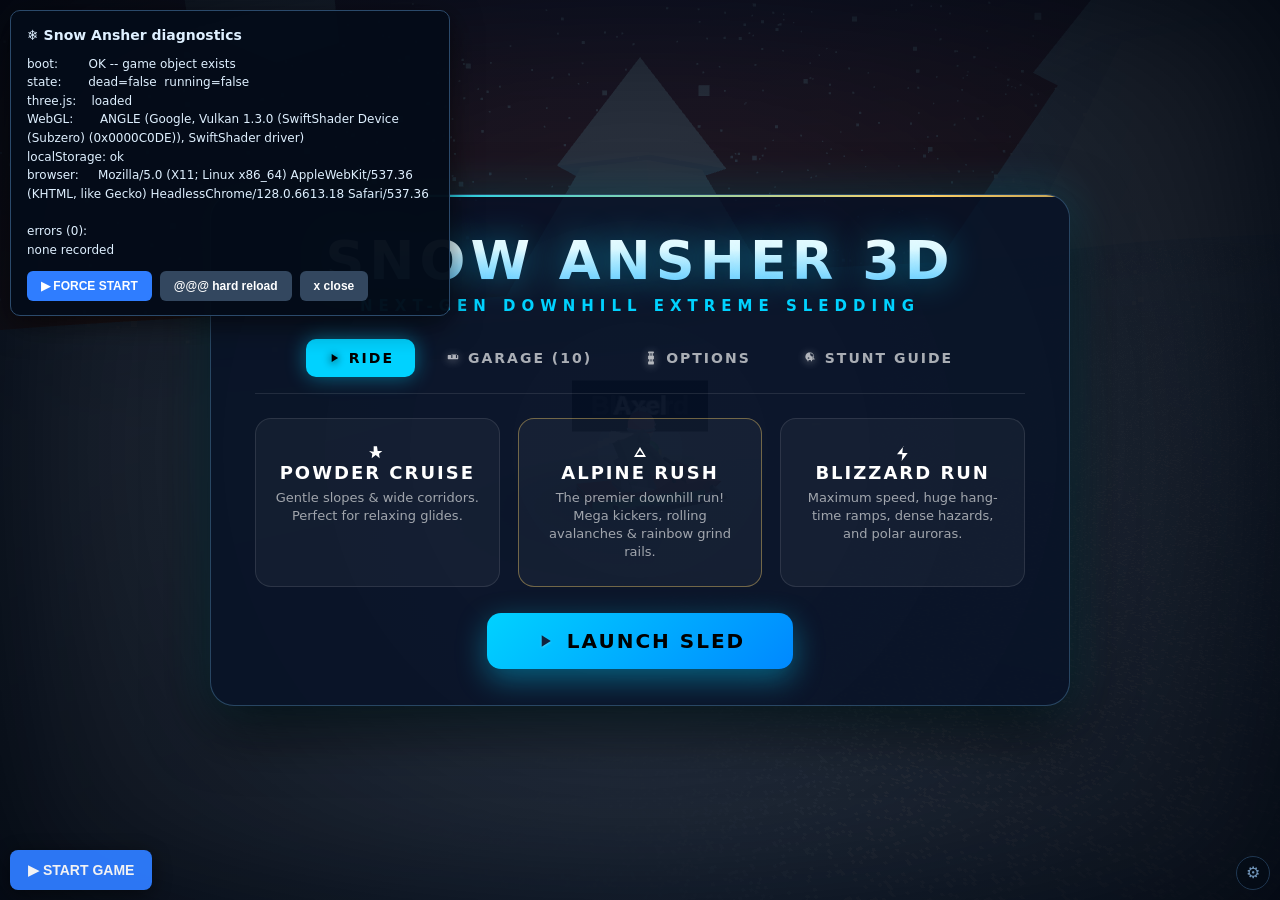
==== commit e214e100: "refactor: finish turning inline css into external css" ====
--- a/index.html
+++ b/index.html
@@ -7,9 +7,6 @@
     <link rel="icon" type="image/svg+xml" href="./favicon.svg">
     <link rel="apple-touch-icon" href="./favicon.svg">
     <link rel="stylesheet" href="./style.css">
-<style id="snow-colour-icon-system">
-
-</style>
 </head>
 <body>
     <!-- 3D Canvas WebGL Render Layer -->
--- a/style.css
+++ b/style.css
@@ -1,765 +1,765 @@
-        :root {
-            --primary: #00d2ff;
-            --primary-glow: rgba(0, 210, 255, 0.45);
-            --accent: #ffd166;
-            --accent-glow: rgba(255, 209, 102, 0.5);
-            --danger: #ff4757;
-            --glass-bg: rgba(7, 18, 38, 0.82);
-            --glass-border: rgba(120, 200, 255, 0.28);
-            --glass-highlight: rgba(255, 255, 255, 0.12);
-        }
-
-        * {
-            box-sizing: border-box;
-            user-select: none;
-            -webkit-user-select: none;
-            margin: 0;
-            padding: 0;
-        }
-
-        body, html {
-            width: 100%;
-            height: 100%;
-            overflow: hidden;
-            background-color: #050b14;
-            font-family: system-ui, -apple-system, BlinkMacSystemFont, 'Segoe UI', Roboto, sans-serif;
-            color: #ffffff;
-        }
-
-        #canvas-container {
-            position: absolute;
-            inset: 0;
-            z-index: 1;
-        }
-
-        canvas {
-            display: block;
-            width: 100%;
-            height: 100%;
-        }
-
-        /* Speed Vignette & Speed Lines */
-        #speed-vignette {
-            position: fixed;
-            inset: 0;
-            pointer-events: none;
-            z-index: 5;
-            box-shadow: inset 0 0 120px rgba(0, 40, 80, 0.7);
-            transition: box-shadow 0.2s;
-        }
-
-        #speed-lines {
-            position: fixed;
-            inset: 0;
-            pointer-events: none;
-            z-index: 6;
-            opacity: 0;
-            background: radial-gradient(circle at center, transparent 55%, rgba(200, 245, 255, 0.2) 95%);
-            transition: opacity 0.2s ease-out;
-        }
-
-        #screen-flash {
-            position: fixed;
-            inset: 0;
-            pointer-events: none;
-            z-index: 7;
-            background: white;
-            opacity: 0;
-            transition: opacity 0.15s ease-out;
-        }
-
-        /* Achievement Toast Notification */
-        .achievement-toast {
-            position: fixed;
-            top: 24px;
-            right: 24px;
-            z-index: 1000;
-            background: var(--glass-bg);
-            border: 1px solid var(--accent);
-            border-radius: 16px;
-            padding: 14px 22px;
-            display: flex;
-            align-items: center;
-            gap: 16px;
-            box-shadow: 0 10px 40px rgba(0, 0, 0, 0.6), 0 0 25px var(--accent-glow);
-            backdrop-filter: none;
-            transform: translateX(120%);
-            transition: transform 0.4s cubic-bezier(0.175, 0.885, 0.32, 1.275);
-            pointer-events: none;
-        }
-
-        .achievement-toast.show {
-            transform: translateX(0);
-        }
-
-        /* HUD Overlay */
-        #hud {
-            position: fixed;
-            inset: 0;
-            pointer-events: none;
-            z-index: 10;
-            display: flex;
-            flex-direction: column;
-            justify-content: space-between;
-            padding: 24px 32px;
-            visibility: hidden;
-            opacity: 0;
-            transition: opacity 0.3s ease;
-        }
-
-        #hud.active {
-            visibility: visible;
-            opacity: 1;
-        }
-
-        .hud-top {
-            display: flex;
-            justify-content: space-between;
-            align-items: flex-start;
-        }
-
-        .hud-card {
-            background: var(--glass-bg);
-            backdrop-filter: none;
-            -webkit-backdrop-filter: none;
-            border: 1px solid var(--glass-border);
-            border-radius: 14px;
-            padding: 12px 20px;
-            box-shadow: 0 8px 32px rgba(0, 0, 0, 0.45);
-            display: flex;
-            align-items: center;
-            gap: 14px;
-        }
-
-        .hud-icon-box {
-            width: 44px;
-            height: 44px;
-            border-radius: 10px;
-            background: rgba(255, 255, 255, 0.08);
-            display: flex;
-            align-items: center;
-            justify-content: center;
-            font-size: 20px;
-            color: var(--primary);
-            border: 1px solid rgba(255, 255, 255, 0.1);
-        }
-
-        .hud-icon-box.gold {
-            color: var(--accent);
-            background: rgba(255, 209, 102, 0.12);
-        }
-
-        .hud-label {
-            font-size: 11px;
-            letter-spacing: 2px;
-            text-transform: uppercase;
-            color: rgba(255, 255, 255, 0.6);
-            font-weight: 700;
-        }
-
-        .hud-val {
-            font-family: 'Orbitron', system-ui, sans-serif;
-            font-size: 26px;
-            font-weight: 700;
-            color: #ffffff;
-            text-shadow: 0 0 12px var(--primary-glow);
-        }
-
-        .hud-center {
-            position: absolute;
-            left: 50%;
-            top: 24px;
-            transform: translateX(-50%);
-            display: flex;
-            flex-direction: column;
-            align-items: center;
-            gap: 8px;
-        }
-
-        .distance-display {
-            background: var(--glass-bg);
-            backdrop-filter: none;
-            border: 1px solid var(--glass-border);
-            border-radius: 16px;
-            padding: 10px 30px;
-            text-align: center;
-        }
-
-        .distance-display .hud-val {
-            font-size: 38px;
-            font-weight: 900;
-            color: #ffffff;
-            letter-spacing: 2px;
-        }
-
-        .distance-display .unit {
-            font-size: 14px;
-            color: var(--primary);
-            margin-left: 4px;
-        }
-
-        /* Active Powerups Tray */
-        #powerup-tray {
-            display: flex;
-            gap: 10px;
-            margin-top: 6px;
-        }
-
-        .powerup-pill {
-            background: rgba(0, 0, 0, 0.6);
-            border: 1px solid var(--primary);
-            border-radius: 20px;
-            padding: 4px 14px;
-            display: flex;
-            align-items: center;
-            gap: 8px;
-            font-size: 12px;
-            font-family: 'Orbitron', system-ui, sans-serif;
-            font-weight: bold;
-            color: white;
-            display: none;
-        }
-
-        .powerup-pill.active {
-            display: flex;
-        }
-
-        /* Combo & Near-miss toast */
-        #combo-popup {
-            font-family: 'Orbitron', system-ui, sans-serif;
-            font-size: 24px;
-            font-weight: 900;
-            color: var(--accent);
-            text-shadow: 0 0 25px var(--accent-glow);
-            letter-spacing: 2px;
-            opacity: 0;
-            transform: scale(0.7) translateY(10px);
-            transition: all 0.25s cubic-bezier(0.175, 0.885, 0.32, 1.275);
-            pointer-events: none;
-            white-space: nowrap;
-        }
-
-        #combo-popup.show {
-            opacity: 1;
-            transform: scale(1.15) translateY(0);
-        }
-
-        /* HUD Bottom */
-        .hud-bottom {
-            display: flex;
-            justify-content: space-between;
-            align-items: flex-end;
-        }
-
-        .speedometer {
-            background: var(--glass-bg);
-            backdrop-filter: none;
-            border: 1px solid var(--glass-border);
-            border-radius: 14px;
-            padding: 14px 24px;
-            display: flex;
-            flex-direction: column;
-            align-items: flex-end;
-        }
-
-        .speed-val-wrap {
-            display: flex;
-            align-items: baseline;
-            gap: 6px;
-        }
-
-        .speed-val-wrap .hud-val {
-            font-size: 36px;
-            font-weight: 900;
-            color: #00d2ff;
-        }
-
-        .speed-val-wrap .unit {
-            font-size: 13px;
-            color: rgba(255, 255, 255, 0.5);
-            font-weight: 700;
-        }
-
-        .speed-bar-container {
-            width: 150px;
-            height: 7px;
-            background: rgba(255, 255, 255, 0.12);
-            border-radius: 4px;
-            margin-top: 6px;
-            overflow: hidden;
-        }
-
-        .speed-bar-fill {
-            height: 100%;
-            width: 30%;
-            background: linear-gradient(90deg, #00d2ff, #ffd166, #ff4757);
-            border-radius: 4px;
-            transition: width 0.1s linear;
-        }
-
-        .hud-controls-hint {
-            color: rgba(255, 255, 255, 0.65);
-            font-size: 14px;
-            font-weight: 600;
-            letter-spacing: 1px;
-            display: flex;
-            align-items: center;
-            gap: 8px;
-        }
-
-        .kbd-badge {
-            background: rgba(255, 255, 255, 0.15);
-            border: 1px solid rgba(255, 255, 255, 0.3);
-            border-radius: 6px;
-            padding: 3px 8px;
-            font-size: 12px;
-            font-family: 'Orbitron', system-ui, sans-serif;
-            color: #ffffff;
-        }
-
-        /* Mobile Touch Controls */
-        #touch-controls {
-            position: fixed;
-            inset: 0;
-            pointer-events: none;
-            z-index: 15;
-            display: none;
-        }
-
-        .touch-zone-left, .touch-zone-right, .touch-zone-jump {
-            position: absolute;
-            pointer-events: auto;
-        }
-
-        .touch-zone-left { left: 0; bottom: 0; width: 35%; height: 60%; }
-        .touch-zone-right { right: 0; bottom: 0; width: 35%; height: 60%; }
-        .touch-zone-jump { left: 35%; width: 30%; bottom: 0; height: 60%; }
-
-        /* Overlays & Menus */
-        .overlay {
-            position: fixed;
-            inset: 0;
-            z-index: 20;
-            display: flex;
-            align-items: center;
-            justify-content: center;
-            background: radial-gradient(circle at center, rgba(3, 14, 33, 0.78) 0%, rgba(1, 6, 15, 0.96) 100%);
-            opacity: 1;
-            transition: opacity 0.35s ease, visibility 0.35s ease;
-        }
-
-        .overlay.hidden {
-            opacity: 0;
-            visibility: hidden;
-            pointer-events: none;
-        }
-
-        .menu-modal {
-            background: var(--glass-bg);
-            border: 1px solid var(--glass-border);
-            border-radius: 24px;
-            box-shadow: 0 20px 60px rgba(0, 0, 0, 0.75), 0 0 45px rgba(0, 210, 255, 0.2);
-            width: 90%;
-            max-width: 860px;
-            padding: 36px 44px;
-            position: relative;
-            overflow: hidden;
-        }
-
-        .menu-modal::before {
-            content: '';
-            position: absolute;
-            top: 0;
-            left: -50%;
-            width: 200%;
-            height: 2px;
-            background: linear-gradient(90deg, transparent, var(--primary), var(--accent), transparent);
-        }
-
-        .title-block {
-            text-align: center;
-            margin-bottom: 24px;
-        }
-
-        .title-block h1 {
-            font-family: 'Orbitron', system-ui, sans-serif;
-            font-size: 54px;
-            font-weight: 900;
-            letter-spacing: 5px;
-            background: linear-gradient(180deg, #ffffff 30%, #76d0ff 85%, #0099ff 100%);
-            -webkit-background-clip: text;
-            -webkit-text-fill-color: transparent;
-            text-shadow: 0 0 35px var(--primary-glow);
-            line-height: 1.1;
-        }
-
-        .title-block .subtitle {
-            font-size: 15px;
-            letter-spacing: 6px;
-            color: var(--primary);
-            text-transform: uppercase;
-            font-weight: 700;
-            margin-top: 6px;
-        }
-
-        /* Nav Tabs */
-        .tabs {
-            display: flex;
-            gap: 10px;
-            justify-content: center;
-            margin-bottom: 24px;
-            border-bottom: 1px solid rgba(255, 255, 255, 0.1);
-            padding-bottom: 16px;
-        }
-
-        .tab-btn {
-            background: transparent;
-            border: 1px solid transparent;
-            color: rgba(255, 255, 255, 0.65);
-            font-family: 'Orbitron', system-ui, sans-serif;
-            font-size: 14px;
-            font-weight: 700;
-            letter-spacing: 2px;
-            padding: 10px 20px;
-            border-radius: 10px;
-            cursor: pointer;
-            transition: all 0.25s ease;
-            display: flex;
-            align-items: center;
-            gap: 8px;
-        }
-
-        .tab-btn:hover {
-            color: #ffffff;
-            background: rgba(255, 255, 255, 0.08);
-        }
-
-        .tab-btn.active {
-            color: #000000;
-            background: var(--primary);
-            box-shadow: 0 0 20px var(--primary-glow);
-        }
-
-        .tab-panel {
-            display: none;
-            animation: fadeIn 0.3s ease forwards;
-        }
-
-        .tab-panel.active {
-            display: block;
-        }
-
-        @keyframes fadeIn {
-            from { opacity: 0; transform: translateY(8px); }
-            to { opacity: 1; transform: translateY(0); }
-        }
-
-        /* Mode Selection Cards */
-        .modes-grid {
-            display: grid;
-            grid-template-columns: repeat(3, 1fr);
-            gap: 18px;
-            margin-bottom: 26px;
-        }
-
-        .mode-card {
-            background: rgba(255, 255, 255, 0.04);
-            border: 1px solid rgba(255, 255, 255, 0.1);
-            border-radius: 16px;
-            padding: 24px 18px;
-            text-align: center;
-            cursor: pointer;
-            transition: all 0.25s ease;
-            position: relative;
-            overflow: hidden;
-        }
-
-        .mode-card:hover {
-            background: rgba(0, 210, 255, 0.12);
-            border-color: var(--primary);
-            transform: translateY(-5px);
-            box-shadow: 0 12px 28px rgba(0, 210, 255, 0.25);
-        }
-
-        .mode-card.featured {
-            border-color: rgba(255, 209, 102, 0.4);
-        }
-
-        .mode-card.featured:hover {
-            background: rgba(255, 209, 102, 0.15);
-            border-color: var(--accent);
-            box-shadow: 0 12px 28px rgba(255, 209, 102, 0.3);
-        }
-
-        .mode-card i {
-            font-size: 38px;
-            margin-bottom: 14px;
-            color: var(--primary);
-            transition: transform 0.25s;
-        }
-
-        .mode-card.featured i {
-            color: var(--accent);
-        }
-
-        .mode-card:hover i {
-            transform: scale(1.15);
-        }
-
-        .mode-card h3 {
-            font-family: 'Orbitron', system-ui, sans-serif;
-            font-size: 18px;
-            letter-spacing: 2px;
-            margin-bottom: 6px;
-        }
-
-        .mode-card p {
-            font-size: 13px;
-            color: rgba(255, 255, 255, 0.6);
-            line-height: 1.4;
-        }
-
-        /* Garage Grid */
-        .garage-header {
-            display: flex;
-            justify-content: space-between;
-            align-items: center;
-            margin-bottom: 18px;
-        }
-
-        .garage-currency {
-            display: flex;
-            align-items: center;
-            gap: 8px;
-            font-family: 'Orbitron', system-ui, sans-serif;
-            font-size: 22px;
-            color: var(--accent);
-            background: rgba(255, 209, 102, 0.12);
-            padding: 8px 18px;
-            border-radius: 12px;
-            border: 1px solid rgba(255, 209, 102, 0.3);
-        }
-
-        .sled-grid {
-            display: grid;
-            grid-template-columns: repeat(auto-fit, minmax(230px, 1fr));
-            gap: 16px;
-            max-height: 340px;
-            overflow-y: auto;
-            padding-right: 8px;
-        }
-
-        .sled-card {
-            background: rgba(255, 255, 255, 0.04);
-            border: 1px solid rgba(255, 255, 255, 0.1);
-            border-radius: 14px;
-            padding: 18px;
-            cursor: pointer;
-            transition: all 0.25s ease;
-            position: relative;
-        }
-
-        .sled-card:hover {
-            border-color: var(--primary);
-            background: rgba(255, 255, 255, 0.08);
-            transform: translateY(-3px);
-        }
-
-        .sled-card.selected {
-            border-color: var(--primary);
-            background: rgba(0, 210, 255, 0.16);
-            box-shadow: 0 0 25px var(--primary-glow);
-        }
-
-        .sled-card.locked {
-            opacity: 0.6;
-        }
-
-        .sled-badge {
-            display: inline-block;
-            font-size: 11px;
-            font-weight: bold;
-            padding: 3px 8px;
-            border-radius: 6px;
-            background: rgba(255, 255, 255, 0.1);
-        }
-
-        .sled-badge.owned {
-            background: rgba(46, 213, 115, 0.2);
-            color: #2ed573;
-        }
-
-        .sled-title {
-            font-family: 'Orbitron', system-ui, sans-serif;
-            font-size: 17px;
-            font-weight: 700;
-            margin-bottom: 6px;
-        }
-
-        .sled-stats-mini {
-            display: flex;
-            flex-direction: column;
-            gap: 5px;
-            font-size: 12px;
-            color: rgba(255, 255, 255, 0.7);
-        }
-
-        .stat-row {
-            display: flex;
-            justify-content: space-between;
-        }
-
-        .stat-mini-bar {
-            width: 85px;
-            height: 4px;
-            background: rgba(255, 255, 255, 0.15);
-            border-radius: 2px;
-            overflow: hidden;
-            align-self: center;
-        }
-
-        .stat-mini-fill {
-            height: 100%;
-            background: var(--primary);
-            border-radius: 2px;
-        }
-
-        /* Settings Grid */
-        .settings-grid {
-            display: grid;
-            grid-template-columns: repeat(2, 1fr);
-            gap: 20px;
-        }
-
-        .setting-row {
-            display: flex;
-            flex-direction: column;
-            gap: 8px;
-        }
-
-        .setting-row label {
-            font-family: 'Orbitron', system-ui, sans-serif;
-            font-size: 13px;
-            letter-spacing: 1px;
-            color: rgba(255, 255, 255, 0.85);
-        }
-
-        .setting-row select, .setting-row input[type="range"] {
-            background: rgba(0, 0, 0, 0.4);
-            border: 1px solid var(--glass-border);
-            color: white;
-            padding: 10px 14px;
-            border-radius: 10px;
-            font-family: inherit;
-            font-size: 14px;
-            outline: none;
-        }
-
-        /* Range sliders must have ZERO horizontal padding, otherwise the thumb
-           track is inset and the slider can never reach 0% or 100% */
-        .setting-row input[type="range"] {
-            padding: 8px 0;
-            cursor: pointer;
-        }
-
-        /* Buttons */
-        .btn-action {
-            display: inline-flex;
-            align-items: center;
-            justify-content: center;
-            gap: 12px;
-            background: linear-gradient(135deg, #00d2ff, #0088ff);
-            color: #000000;
-            font-family: 'Orbitron', system-ui, sans-serif;
-            font-weight: 900;
-            font-size: 20px;
-            letter-spacing: 2px;
-            padding: 16px 48px;
-            border-radius: 14px;
-            border: none;
-            cursor: pointer;
-            box-shadow: 0 10px 30px rgba(0, 210, 255, 0.4);
-            transition: all 0.25s ease;
-            text-transform: uppercase;
-        }
-
-        .btn-action:hover {
-            transform: translateY(-3px) scale(1.02);
-            box-shadow: 0 15px 45px rgba(0, 210, 255, 0.6);
-            background: linear-gradient(135deg, #33dcff, #1995ff);
-        }
-
-        .btn-secondary {
-            background: rgba(255, 255, 255, 0.08);
-            border: 1px solid rgba(255, 255, 255, 0.2);
-            color: #ffffff;
-            font-family: 'Orbitron', system-ui, sans-serif;
-            font-size: 15px;
-            padding: 12px 28px;
-            border-radius: 12px;
-            cursor: pointer;
-            transition: all 0.2s;
-        }
-
-        .btn-secondary:hover {
-            background: rgba(255, 255, 255, 0.16);
-            border-color: rgba(255, 255, 255, 0.4);
-        }
-
-        /* Game Over Screen */
-        .gameover-modal {
-            text-align: center;
-            max-width: 580px;
-        }
-
-        .gameover-stats {
-            display: grid;
-            grid-template-columns: repeat(3, 1fr);
-            gap: 16px;
-            margin: 28px 0;
-        }
-
-        .stat-result-box {
-            background: rgba(255, 255, 255, 0.04);
-            border: 1px solid rgba(255, 255, 255, 0.1);
-            border-radius: 14px;
-            padding: 16px;
-        }
-
-        .stat-result-box .num {
-            font-family: 'Orbitron', system-ui, sans-serif;
-            font-size: 32px;
-            font-weight: 900;
-            color: var(--primary);
-            margin-top: 4px;
-        }
-
-        .stat-result-box .num.gold {
-            color: var(--accent);
-        }
-
-        .highscore-badge {
-            display: inline-block;
-            background: linear-gradient(90deg, #f1c40f, #e67e22);
-            color: black;
-            font-family: 'Orbitron', system-ui, sans-serif;
-            font-weight: 900;
-            font-size: 12px;
-            padding: 4px 14px;
-            border-radius: 20px;
-            letter-spacing: 2px;
-            margin-bottom: 12px;
-            display: none;
-        }
-
-        @media (max-width: 768px) {
-            .menu-modal { padding: 24px 20px; width: 95%; }
-            .title-block h1 { font-size: 36px; }
-            .modes-grid { grid-template-columns: 1fr; gap: 12px; }
-            .settings-grid { grid-template-columns: 1fr; }
-            .hud-controls-hint { display: none; }
-            #touch-controls { display: block; }
-        }
+:root {
+  --primary: #00d2ff;
+  --primary-glow: rgba(0, 210, 255, 0.45);
+  --accent: #ffd166;
+  --accent-glow: rgba(255, 209, 102, 0.5);
+  --danger: #ff4757;
+  --glass-bg: rgba(7, 18, 38, 0.82);
+  --glass-border: rgba(120, 200, 255, 0.28);
+  --glass-highlight: rgba(255, 255, 255, 0.12);
+}
+
+* {
+  box-sizing: border-box;
+  user-select: none;
+  -webkit-user-select: none;
+  margin: 0;
+  padding: 0;
+}
+
+body, html {
+  width: 100%;
+  height: 100%;
+  overflow: hidden;
+  background-color: #050b14;
+  font-family: system-ui, -apple-system, BlinkMacSystemFont, 'Segoe UI', Roboto, sans-serif;
+  color: #ffffff;
+}
+
+#canvas-container {
+  position: absolute;
+  inset: 0;
+  z-index: 1;
+}
+
+canvas {
+  display: block;
+  width: 100%;
+  height: 100%;
+}
+
+/* Speed Vignette & Speed Lines */
+#speed-vignette {
+  position: fixed;
+  inset: 0;
+  pointer-events: none;
+  z-index: 5;
+  box-shadow: inset 0 0 120px rgba(0, 40, 80, 0.7);
+  transition: box-shadow 0.2s;
+}
+
+#speed-lines {
+  position: fixed;
+  inset: 0;
+  pointer-events: none;
+  z-index: 6;
+  opacity: 0;
+  background: radial-gradient(circle at center, transparent 55%, rgba(200, 245, 255, 0.2) 95%);
+  transition: opacity 0.2s ease-out;
+}
+
+#screen-flash {
+  position: fixed;
+  inset: 0;
+  pointer-events: none;
+  z-index: 7;
+  background: white;
+  opacity: 0;
+  transition: opacity 0.15s ease-out;
+}
+
+/* Achievement Toast Notification */
+.achievement-toast {
+  position: fixed;
+  top: 24px;
+  right: 24px;
+  z-index: 1000;
+  background: var(--glass-bg);
+  border: 1px solid var(--accent);
+  border-radius: 16px;
+  padding: 14px 22px;
+  display: flex;
+  align-items: center;
+  gap: 16px;
+  box-shadow: 0 10px 40px rgba(0, 0, 0, 0.6), 0 0 25px var(--accent-glow);
+  backdrop-filter: none;
+  transform: translateX(120%);
+  transition: transform 0.4s cubic-bezier(0.175, 0.885, 0.32, 1.275);
+  pointer-events: none;
+}
+
+.achievement-toast.show {
+  transform: translateX(0);
+}
+
+/* HUD Overlay */
+#hud {
+  position: fixed;
+  inset: 0;
+  pointer-events: none;
+  z-index: 10;
+  display: flex;
+  flex-direction: column;
+  justify-content: space-between;
+  padding: 24px 32px;
+  visibility: hidden;
+  opacity: 0;
+  transition: opacity 0.3s ease;
+}
+
+#hud.active {
+  visibility: visible;
+  opacity: 1;
+}
+
+.hud-top {
+  display: flex;
+  justify-content: space-between;
+  align-items: flex-start;
+}
+
+.hud-card {
+  background: var(--glass-bg);
+  backdrop-filter: none;
+  -webkit-backdrop-filter: none;
+  border: 1px solid var(--glass-border);
+  border-radius: 14px;
+  padding: 12px 20px;
+  box-shadow: 0 8px 32px rgba(0, 0, 0, 0.45);
+  display: flex;
+  align-items: center;
+  gap: 14px;
+}
+
+.hud-icon-box {
+  width: 44px;
+  height: 44px;
+  border-radius: 10px;
+  background: rgba(255, 255, 255, 0.08);
+  display: flex;
+  align-items: center;
+  justify-content: center;
+  font-size: 20px;
+  color: var(--primary);
+  border: 1px solid rgba(255, 255, 255, 0.1);
+}
+
+.hud-icon-box.gold {
+  color: var(--accent);
+  background: rgba(255, 209, 102, 0.12);
+}
+
+.hud-label {
+  font-size: 11px;
+  letter-spacing: 2px;
+  text-transform: uppercase;
+  color: rgba(255, 255, 255, 0.6);
+  font-weight: 700;
+}
+
+.hud-val {
+  font-family: 'Orbitron', system-ui, sans-serif;
+  font-size: 26px;
+  font-weight: 700;
+  color: #ffffff;
+  text-shadow: 0 0 12px var(--primary-glow);
+}
+
+.hud-center {
+  position: absolute;
+  left: 50%;
+  top: 24px;
+  transform: translateX(-50%);
+  display: flex;
+  flex-direction: column;
+  align-items: center;
+  gap: 8px;
+}
+
+.distance-display {
+  background: var(--glass-bg);
+  backdrop-filter: none;
+  border: 1px solid var(--glass-border);
+  border-radius: 16px;
+  padding: 10px 30px;
+  text-align: center;
+}
+
+.distance-display .hud-val {
+  font-size: 38px;
+  font-weight: 900;
+  color: #ffffff;
+  letter-spacing: 2px;
+}
+
+.distance-display .unit {
+  font-size: 14px;
+  color: var(--primary);
+  margin-left: 4px;
+}
+
+/* Active Powerups Tray */
+#powerup-tray {
+  display: flex;
+  gap: 10px;
+  margin-top: 6px;
+}
+
+.powerup-pill {
+  background: rgba(0, 0, 0, 0.6);
+  border: 1px solid var(--primary);
+  border-radius: 20px;
+  padding: 4px 14px;
+  display: flex;
+  align-items: center;
+  gap: 8px;
+  font-size: 12px;
+  font-family: 'Orbitron', system-ui, sans-serif;
+  font-weight: bold;
+  color: white;
+  display: none;
+}
+
+.powerup-pill.active {
+  display: flex;
+}
+
+/* Combo & Near-miss toast */
+#combo-popup {
+  font-family: 'Orbitron', system-ui, sans-serif;
+  font-size: 24px;
+  font-weight: 900;
+  color: var(--accent);
+  text-shadow: 0 0 25px var(--accent-glow);
+  letter-spacing: 2px;
+  opacity: 0;
+  transform: scale(0.7) translateY(10px);
+  transition: all 0.25s cubic-bezier(0.175, 0.885, 0.32, 1.275);
+  pointer-events: none;
+  white-space: nowrap;
+}
+
+#combo-popup.show {
+  opacity: 1;
+  transform: scale(1.15) translateY(0);
+}
+
+/* HUD Bottom */
+.hud-bottom {
+  display: flex;
+  justify-content: space-between;
+  align-items: flex-end;
+}
+
+.speedometer {
+  background: var(--glass-bg);
+  backdrop-filter: none;
+  border: 1px solid var(--glass-border);
+  border-radius: 14px;
+  padding: 14px 24px;
+  display: flex;
+  flex-direction: column;
+  align-items: flex-end;
+}
+
+.speed-val-wrap {
+  display: flex;
+  align-items: baseline;
+  gap: 6px;
+}
+
+.speed-val-wrap .hud-val {
+  font-size: 36px;
+  font-weight: 900;
+  color: #00d2ff;
+}
+
+.speed-val-wrap .unit {
+  font-size: 13px;
+  color: rgba(255, 255, 255, 0.5);
+  font-weight: 700;
+}
+
+.speed-bar-container {
+  width: 150px;
+  height: 7px;
+  background: rgba(255, 255, 255, 0.12);
+  border-radius: 4px;
+  margin-top: 6px;
+  overflow: hidden;
+}
+
+.speed-bar-fill {
+  height: 100%;
+  width: 30%;
+  background: linear-gradient(90deg, #00d2ff, #ffd166, #ff4757);
+  border-radius: 4px;
+  transition: width 0.1s linear;
+}
+
+.hud-controls-hint {
+  color: rgba(255, 255, 255, 0.65);
+  font-size: 14px;
+  font-weight: 600;
+  letter-spacing: 1px;
+  display: flex;
+  align-items: center;
+  gap: 8px;
+}
+
+.kbd-badge {
+  background: rgba(255, 255, 255, 0.15);
+  border: 1px solid rgba(255, 255, 255, 0.3);
+  border-radius: 6px;
+  padding: 3px 8px;
+  font-size: 12px;
+  font-family: 'Orbitron', system-ui, sans-serif;
+  color: #ffffff;
+}
+
+/* Mobile Touch Controls */
+#touch-controls {
+  position: fixed;
+  inset: 0;
+  pointer-events: none;
+  z-index: 15;
+  display: none;
+}
+
+.touch-zone-left, .touch-zone-right, .touch-zone-jump {
+  position: absolute;
+  pointer-events: auto;
+}
+
+.touch-zone-left { left: 0; bottom: 0; width: 35%; height: 60%; }
+.touch-zone-right { right: 0; bottom: 0; width: 35%; height: 60%; }
+.touch-zone-jump { left: 35%; width: 30%; bottom: 0; height: 60%; }
+
+/* Overlays & Menus */
+.overlay {
+  position: fixed;
+  inset: 0;
+  z-index: 20;
+  display: flex;
+  align-items: center;
+  justify-content: center;
+  background: radial-gradient(circle at center, rgba(3, 14, 33, 0.78) 0%, rgba(1, 6, 15, 0.96) 100%);
+  opacity: 1;
+  transition: opacity 0.35s ease, visibility 0.35s ease;
+}
+
+.overlay.hidden {
+  opacity: 0;
+  visibility: hidden;
+  pointer-events: none;
+}
+
+.menu-modal {
+  background: var(--glass-bg);
+  border: 1px solid var(--glass-border);
+  border-radius: 24px;
+  box-shadow: 0 20px 60px rgba(0, 0, 0, 0.75), 0 0 45px rgba(0, 210, 255, 0.2);
+  width: 90%;
+  max-width: 860px;
+  padding: 36px 44px;
+  position: relative;
+  overflow: hidden;
+}
+
+.menu-modal::before {
+  content: '';
+  position: absolute;
+  top: 0;
+  left: -50%;
+  width: 200%;
+  height: 2px;
+  background: linear-gradient(90deg, transparent, var(--primary), var(--accent), transparent);
+}
+
+.title-block {
+  text-align: center;
+  margin-bottom: 24px;
+}
+
+.title-block h1 {
+  font-family: 'Orbitron', system-ui, sans-serif;
+  font-size: 54px;
+  font-weight: 900;
+  letter-spacing: 5px;
+  background: linear-gradient(180deg, #ffffff 30%, #76d0ff 85%, #0099ff 100%);
+  -webkit-background-clip: text;
+  -webkit-text-fill-color: transparent;
+  text-shadow: 0 0 35px var(--primary-glow);
+  line-height: 1.1;
+}
+
+.title-block .subtitle {
+  font-size: 15px;
+  letter-spacing: 6px;
+  color: var(--primary);
+  text-transform: uppercase;
+  font-weight: 700;
+  margin-top: 6px;
+}
+
+/* Nav Tabs */
+.tabs {
+  display: flex;
+  gap: 10px;
+  justify-content: center;
+  margin-bottom: 24px;
+  border-bottom: 1px solid rgba(255, 255, 255, 0.1);
+  padding-bottom: 16px;
+}
+
+.tab-btn {
+  background: transparent;
+  border: 1px solid transparent;
+  color: rgba(255, 255, 255, 0.65);
+  font-family: 'Orbitron', system-ui, sans-serif;
+  font-size: 14px;
+  font-weight: 700;
+  letter-spacing: 2px;
+  padding: 10px 20px;
+  border-radius: 10px;
+  cursor: pointer;
+  transition: all 0.25s ease;
+  display: flex;
+  align-items: center;
+  gap: 8px;
+}
+
+.tab-btn:hover {
+  color: #ffffff;
+  background: rgba(255, 255, 255, 0.08);
+}
+
+.tab-btn.active {
+  color: #000000;
+  background: var(--primary);
+  box-shadow: 0 0 20px var(--primary-glow);
+}
+
+.tab-panel {
+  display: none;
+  animation: fadeIn 0.3s ease forwards;
+}
+
+.tab-panel.active {
+  display: block;
+}
+
+@keyframes fadeIn {
+  from { opacity: 0; transform: translateY(8px); }
+  to { opacity: 1; transform: translateY(0); }
+}
+
+/* Mode Selection Cards */
+.modes-grid {
+  display: grid;
+  grid-template-columns: repeat(3, 1fr);
+  gap: 18px;
+  margin-bottom: 26px;
+}
+
+.mode-card {
+  background: rgba(255, 255, 255, 0.04);
+  border: 1px solid rgba(255, 255, 255, 0.1);
+  border-radius: 16px;
+  padding: 24px 18px;
+  text-align: center;
+  cursor: pointer;
+  transition: all 0.25s ease;
+  position: relative;
+  overflow: hidden;
+}
+
+.mode-card:hover {
+  background: rgba(0, 210, 255, 0.12);
+  border-color: var(--primary);
+  transform: translateY(-5px);
+  box-shadow: 0 12px 28px rgba(0, 210, 255, 0.25);
+}
+
+.mode-card.featured {
+  border-color: rgba(255, 209, 102, 0.4);
+}
+
+.mode-card.featured:hover {
+  background: rgba(255, 209, 102, 0.15);
+  border-color: var(--accent);
+  box-shadow: 0 12px 28px rgba(255, 209, 102, 0.3);
+}
+
+.mode-card i {
+  font-size: 38px;
+  margin-bottom: 14px;
+  color: var(--primary);
+  transition: transform 0.25s;
+}
+
+.mode-card.featured i {
+  color: var(--accent);
+}
+
+.mode-card:hover i {
+  transform: scale(1.15);
+}
+
+.mode-card h3 {
+  font-family: 'Orbitron', system-ui, sans-serif;
+  font-size: 18px;
+  letter-spacing: 2px;
+  margin-bottom: 6px;
+}
+
+.mode-card p {
+  font-size: 13px;
+  color: rgba(255, 255, 255, 0.6);
+  line-height: 1.4;
+}
+
+/* Garage Grid */
+.garage-header {
+  display: flex;
+  justify-content: space-between;
+  align-items: center;
+  margin-bottom: 18px;
+}
+
+.garage-currency {
+  display: flex;
+  align-items: center;
+  gap: 8px;
+  font-family: 'Orbitron', system-ui, sans-serif;
+  font-size: 22px;
+  color: var(--accent);
+  background: rgba(255, 209, 102, 0.12);
+  padding: 8px 18px;
+  border-radius: 12px;
+  border: 1px solid rgba(255, 209, 102, 0.3);
+}
+
+.sled-grid {
+  display: grid;
+  grid-template-columns: repeat(auto-fit, minmax(230px, 1fr));
+  gap: 16px;
+  max-height: 340px;
+  overflow-y: auto;
+  padding-right: 8px;
+}
+
+.sled-card {
+  background: rgba(255, 255, 255, 0.04);
+  border: 1px solid rgba(255, 255, 255, 0.1);
+  border-radius: 14px;
+  padding: 18px;
+  cursor: pointer;
+  transition: all 0.25s ease;
+  position: relative;
+}
+
+.sled-card:hover {
+  border-color: var(--primary);
+  background: rgba(255, 255, 255, 0.08);
+  transform: translateY(-3px);
+}
+
+.sled-card.selected {
+  border-color: var(--primary);
+  background: rgba(0, 210, 255, 0.16);
+  box-shadow: 0 0 25px var(--primary-glow);
+}
+
+.sled-card.locked {
+  opacity: 0.6;
+}
+
+.sled-badge {
+  display: inline-block;
+  font-size: 11px;
+  font-weight: bold;
+  padding: 3px 8px;
+  border-radius: 6px;
+  background: rgba(255, 255, 255, 0.1);
+}
+
+.sled-badge.owned {
+  background: rgba(46, 213, 115, 0.2);
+  color: #2ed573;
+}
+
+.sled-title {
+  font-family: 'Orbitron', system-ui, sans-serif;
+  font-size: 17px;
+  font-weight: 700;
+  margin-bottom: 6px;
+}
+
+.sled-stats-mini {
+  display: flex;
+  flex-direction: column;
+  gap: 5px;
+  font-size: 12px;
+  color: rgba(255, 255, 255, 0.7);
+}
+
+.stat-row {
+  display: flex;
+  justify-content: space-between;
+}
+
+.stat-mini-bar {
+  width: 85px;
+  height: 4px;
+  background: rgba(255, 255, 255, 0.15);
+  border-radius: 2px;
+  overflow: hidden;
+  align-self: center;
+}
+
+.stat-mini-fill {
+  height: 100%;
+  background: var(--primary);
+  border-radius: 2px;
+}
+
+/* Settings Grid */
+.settings-grid {
+  display: grid;
+  grid-template-columns: repeat(2, 1fr);
+  gap: 20px;
+}
+
+.setting-row {
+  display: flex;
+  flex-direction: column;
+  gap: 8px;
+}
+
+.setting-row label {
+  font-family: 'Orbitron', system-ui, sans-serif;
+  font-size: 13px;
+  letter-spacing: 1px;
+  color: rgba(255, 255, 255, 0.85);
+}
+
+.setting-row select, .setting-row input[type="range"] {
+  background: rgba(0, 0, 0, 0.4);
+  border: 1px solid var(--glass-border);
+  color: white;
+  padding: 10px 14px;
+  border-radius: 10px;
+  font-family: inherit;
+  font-size: 14px;
+  outline: none;
+}
+
+/* Range sliders must have ZERO horizontal padding, otherwise the thumb
+   track is inset and the slider can never reach 0% or 100% */
+.setting-row input[type="range"] {
+  padding: 8px 0;
+  cursor: pointer;
+}
+
+/* Buttons */
+.btn-action {
+  display: inline-flex;
+  align-items: center;
+  justify-content: center;
+  gap: 12px;
+  background: linear-gradient(135deg, #00d2ff, #0088ff);
+  color: #000000;
+  font-family: 'Orbitron', system-ui, sans-serif;
+  font-weight: 900;
+  font-size: 20px;
+  letter-spacing: 2px;
+  padding: 16px 48px;
+  border-radius: 14px;
+  border: none;
+  cursor: pointer;
+  box-shadow: 0 10px 30px rgba(0, 210, 255, 0.4);
+  transition: all 0.25s ease;
+  text-transform: uppercase;
+}
+
+.btn-action:hover {
+  transform: translateY(-3px) scale(1.02);
+  box-shadow: 0 15px 45px rgba(0, 210, 255, 0.6);
+  background: linear-gradient(135deg, #33dcff, #1995ff);
+}
+
+.btn-secondary {
+  background: rgba(255, 255, 255, 0.08);
+  border: 1px solid rgba(255, 255, 255, 0.2);
+  color: #ffffff;
+  font-family: 'Orbitron', system-ui, sans-serif;
+  font-size: 15px;
+  padding: 12px 28px;
+  border-radius: 12px;
+  cursor: pointer;
+  transition: all 0.2s;
+}
+
+.btn-secondary:hover {
+  background: rgba(255, 255, 255, 0.16);
+  border-color: rgba(255, 255, 255, 0.4);
+}
+
+/* Game Over Screen */
+.gameover-modal {
+  text-align: center;
+  max-width: 580px;
+}
+
+.gameover-stats {
+  display: grid;
+  grid-template-columns: repeat(3, 1fr);
+  gap: 16px;
+  margin: 28px 0;
+}
+
+.stat-result-box {
+  background: rgba(255, 255, 255, 0.04);
+  border: 1px solid rgba(255, 255, 255, 0.1);
+  border-radius: 14px;
+  padding: 16px;
+}
+
+.stat-result-box .num {
+  font-family: 'Orbitron', system-ui, sans-serif;
+  font-size: 32px;
+  font-weight: 900;
+  color: var(--primary);
+  margin-top: 4px;
+}
+
+.stat-result-box .num.gold {
+  color: var(--accent);
+}
+
+.highscore-badge {
+  display: inline-block;
+  background: linear-gradient(90deg, #f1c40f, #e67e22);
+  color: black;
+  font-family: 'Orbitron', system-ui, sans-serif;
+  font-weight: 900;
+  font-size: 12px;
+  padding: 4px 14px;
+  border-radius: 20px;
+  letter-spacing: 2px;
+  margin-bottom: 12px;
+  display: none;
+}
+
+@media (max-width: 768px) {
+  .menu-modal { padding: 24px 20px; width: 95%; }
+  .title-block h1 { font-size: 36px; }
+  .modes-grid { grid-template-columns: 1fr; gap: 12px; }
+  .settings-grid { grid-template-columns: 1fr; }
+  .hud-controls-hint { display: none; }
+  #touch-controls { display: block; }
+}
 /* Full-colour icon system: icons use semantic colours instead of inheriting one monochrome tint. */
 .snow-fa-icon { color:#c4b5fd; filter:drop-shadow(0 1px 3px currentColor); }
 i.fa-gift, svg.snow-fa-icon[data-icon="fa-gift"] { color:#fb7185 !important; }
@@ -815,3 +815,4 @@
 button i, button svg { transition:color .18s ease, filter .18s ease, transform .18s ease; }
 button:hover i, button:hover svg { filter:drop-shadow(0 0 7px currentColor); }
 
+
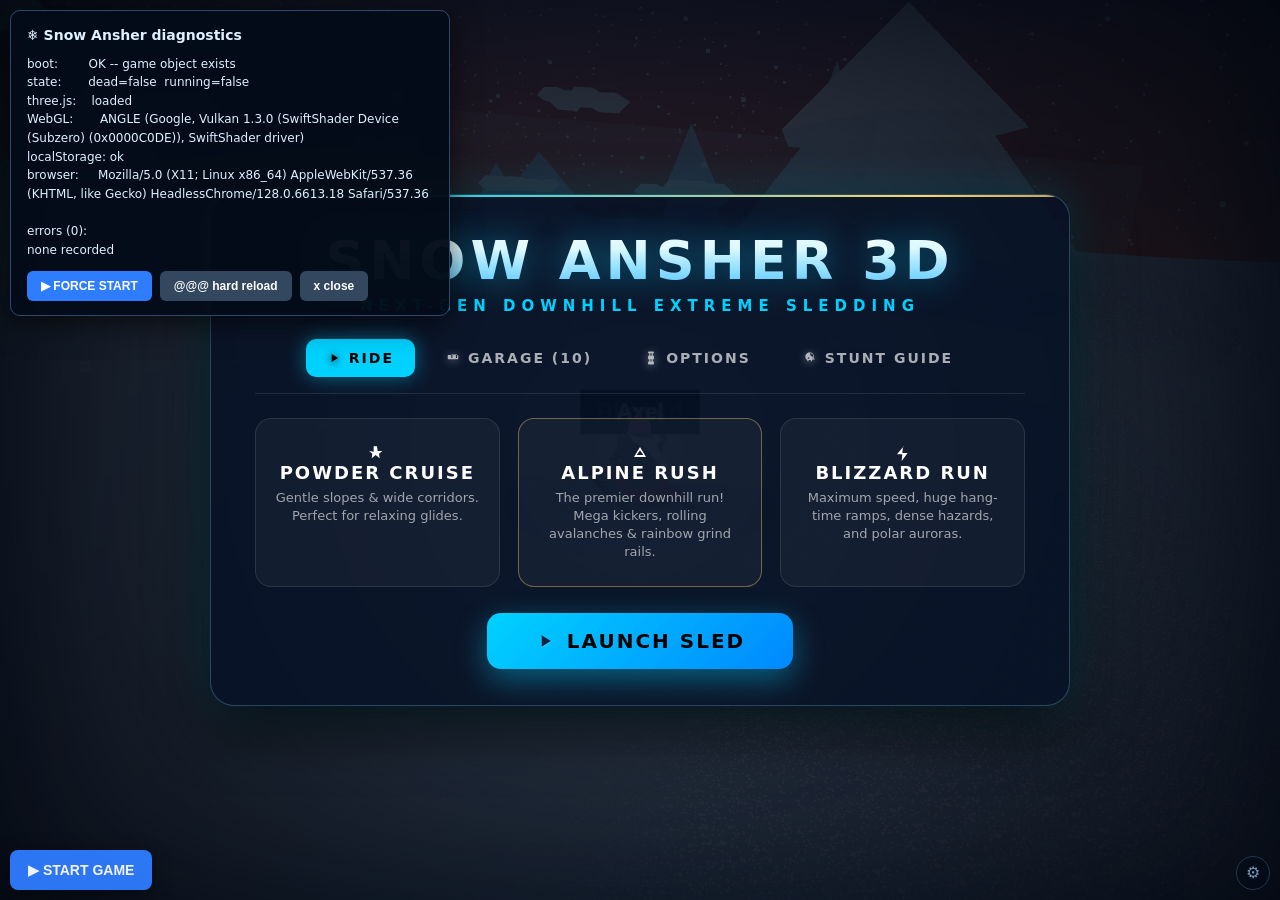
==== commit a851e777: "chore: rename index.js to script.js" ====
--- a/index.html
+++ b/index.html
@@ -279,7 +279,7 @@
     <script src="js/StuntComboEngine.js"></script>
     <script src="js/DailyChallenges.js"></script>
     <script src="js/VisualPostProcessor.js"></script>
-    <script src="index.js"></script>
+    <script src="script.js"></script>
 
     <style>
         svg.snow-fa-icon {
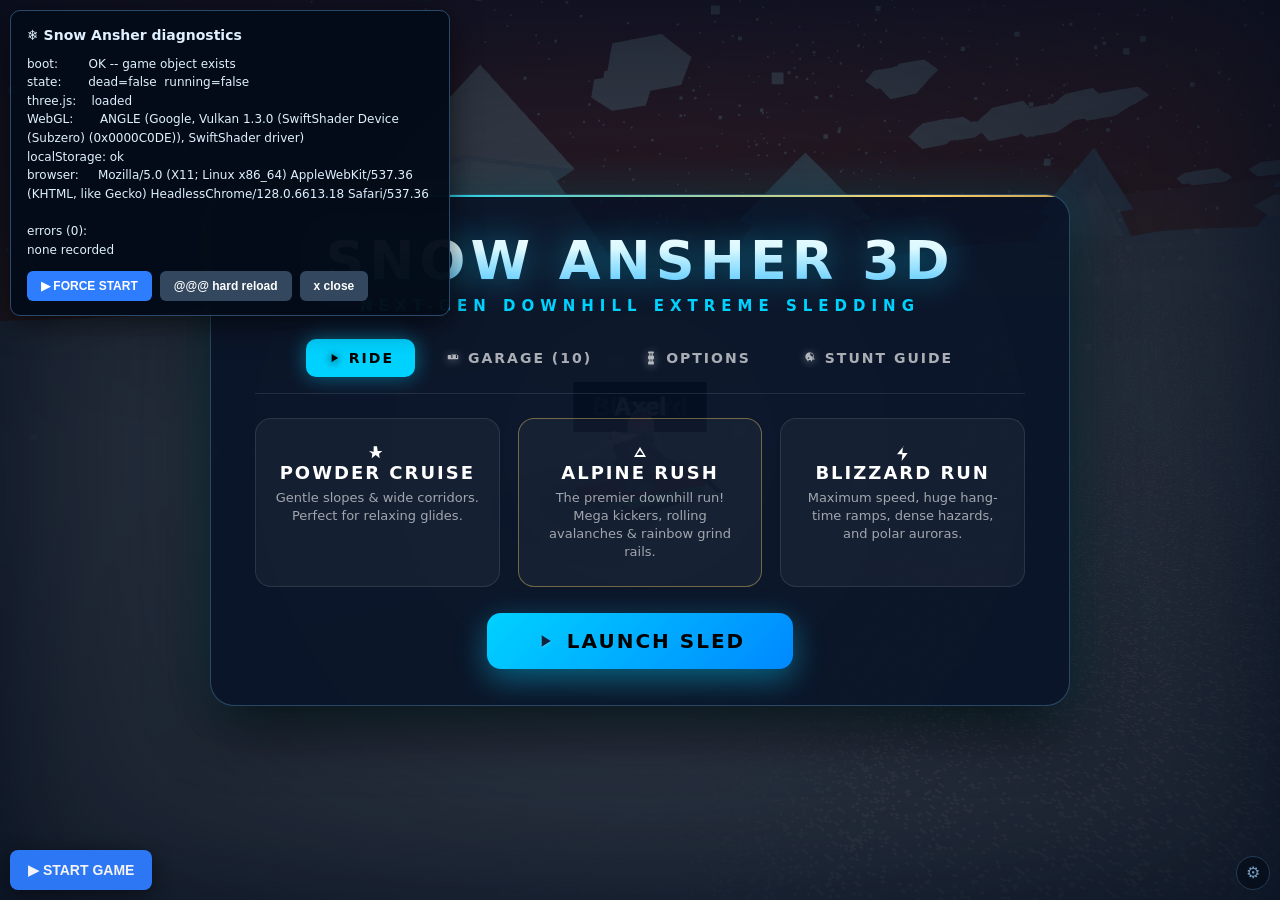
==== commit 1bd0aa98: "merge: reapply gameplay fixes + add dark theme default - Ramp/mega collision: halfLen 0.85 for isMeg" ====
--- a/index.html
+++ b/index.html
@@ -1,6 +1,7 @@
 <!DOCTYPE html>
-<html lang="en">
+<html lang="en" data-theme="dark">
 <head>
+    <meta name="color-scheme" content="dark">
     <meta charset="UTF-8">
     <meta name="viewport" content="width=device-width, initial-scale=1.0, user-scalable=no">
     <title>snowansher</title>
@@ -153,6 +154,14 @@
                             <option value="ultra">ULTRA (GLSL Shaders & High VFX)</option>
                             <option value="balanced" selected>BALANCED (Smooth 60FPS)</option>
                             <option value="performance">PERFORMANCE (Fast / Low Spec)</option>
+                        </select>
+                    </div>
+                    <div class="setting-row">
+                        <label>THEME</label>
+                        <select id="opt-theme" onchange="game.setOption('theme', this.value)">
+                            <option value="dark" selected>DARK (Default)</option>
+                            <option value="midnight">MIDNIGHT BLUE</option>
+                            <option value="light">LIGHT</option>
                         </select>
                     </div>
                     <div class="setting-row">
--- a/style.css
+++ b/style.css
@@ -1,4 +1,5 @@
-:root {
+:root, :root[data-theme="dark"] {
+  color-scheme: dark;
   --primary: #00d2ff;
   --primary-glow: rgba(0, 210, 255, 0.45);
   --accent: #ffd166;
@@ -7,6 +8,43 @@
   --glass-bg: rgba(7, 18, 38, 0.82);
   --glass-border: rgba(120, 200, 255, 0.28);
   --glass-highlight: rgba(255, 255, 255, 0.12);
+  --panel-bg: rgba(3, 10, 24, 0.9);
+  --surface: #050b14;
+  --surface-2: #0a1526;
+  --text: #ffffff;
+  --text-dim: rgba(255, 255, 255, 0.65);
+}
+
+:root[data-theme="midnight"] {
+  color-scheme: dark;
+  --primary: #7c5cff;
+  --primary-glow: rgba(124, 92, 255, 0.45);
+  --accent: #00e5a0;
+  --accent-glow: rgba(0, 229, 160, 0.5);
+  --glass-bg: rgba(10, 6, 32, 0.85);
+  --glass-border: rgba(150, 120, 255, 0.3);
+  --panel-bg: rgba(6, 4, 20, 0.92);
+  --surface: #07041a;
+  --surface-2: #100b2e;
+  --text: #f2eeff;
+  --text-dim: rgba(242, 238, 255, 0.65);
+}
+
+:root[data-theme="light"] {
+  color-scheme: light;
+  --primary: #0077b6;
+  --primary-glow: rgba(0, 119, 182, 0.35);
+  --accent: #c77700;
+  --accent-glow: rgba(199, 119, 0, 0.4);
+  --danger: #d62828;
+  --glass-bg: rgba(245, 249, 255, 0.88);
+  --glass-border: rgba(0, 119, 182, 0.28);
+  --glass-highlight: rgba(255, 255, 255, 0.7);
+  --panel-bg: rgba(255, 255, 255, 0.94);
+  --surface: #eef4fa;
+  --surface-2: #dfeaf5;
+  --text: #0d1b2a;
+  --text-dim: rgba(13, 27, 42, 0.68);
 }
 
 * {
@@ -21,9 +59,9 @@
   width: 100%;
   height: 100%;
   overflow: hidden;
-  background-color: #050b14;
+  background-color: var(--surface, #050b14);
   font-family: system-ui, -apple-system, BlinkMacSystemFont, 'Segoe UI', Roboto, sans-serif;
-  color: #ffffff;
+  color: var(--text, #ffffff);
 }
 
 #canvas-container {
@@ -343,7 +381,7 @@
   display: flex;
   align-items: center;
   justify-content: center;
-  background: radial-gradient(circle at center, rgba(3, 14, 33, 0.78) 0%, rgba(1, 6, 15, 0.96) 100%);
+  background: radial-gradient(circle at center, color-mix(in srgb, var(--panel-bg, rgba(3, 14, 33, 0.9)) 85%, transparent) 0%, var(--panel-bg, rgba(1, 6, 15, 0.96)) 100%);
   opacity: 1;
   transition: opacity 0.35s ease, visibility 0.35s ease;
 }
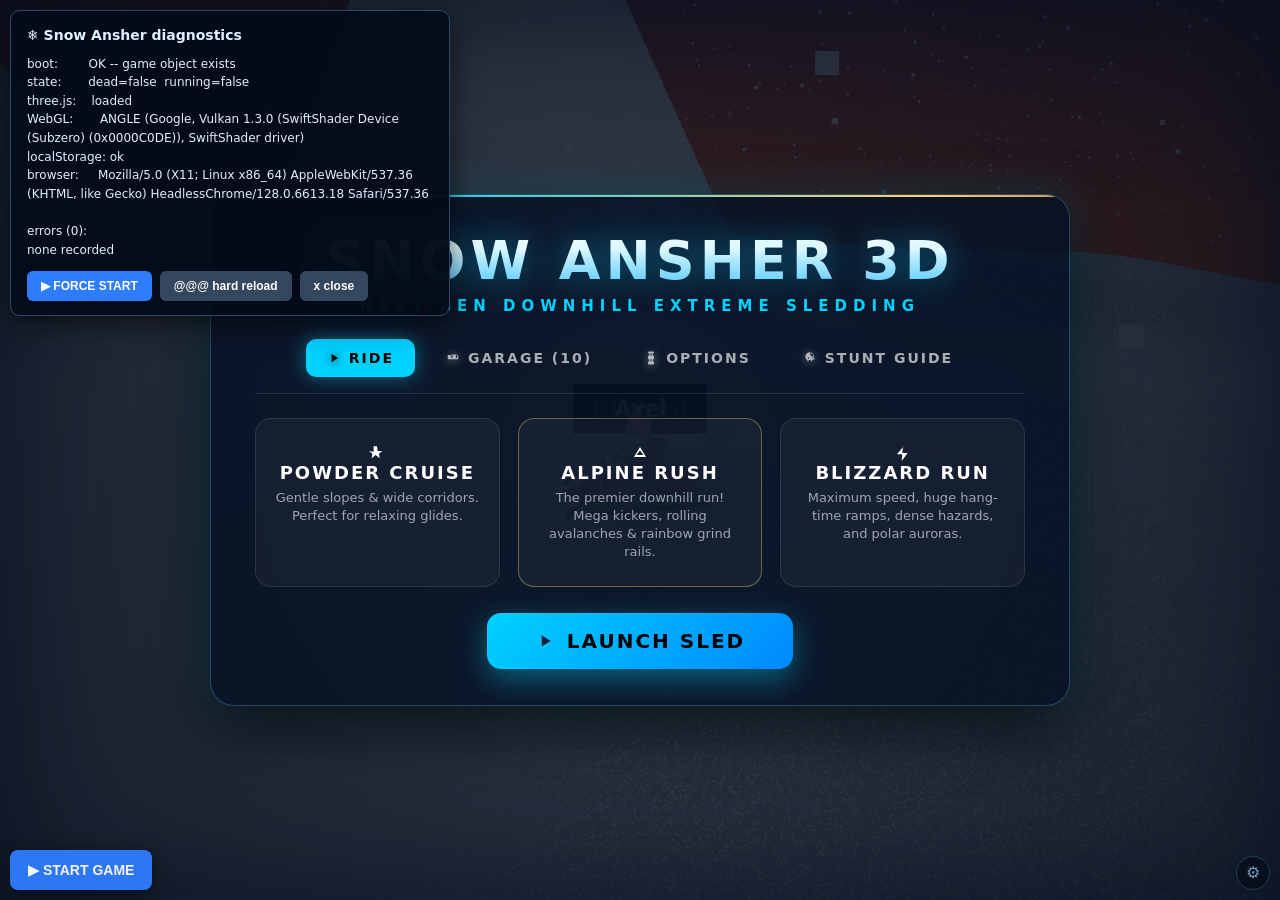
==== commit 5e799a5c: "feat: real big-ramp collision (deck ride + lip launch) and colored in-game icons BIG RAMP COLLISION " ====
--- a/index.html
+++ b/index.html
@@ -60,13 +60,13 @@
 
         <div class="hud-bottom">
             <div class="hud-controls-hint">
-                <span class="kbd-badge">A</span> <span class="kbd-badge">D</span> STEER
+                <span class="kbd-badge kbd-steer">A</span> <span class="kbd-badge kbd-steer">D</span> STEER
                 <span style="opacity: 0.3; margin: 0 4px;">|</span>
-                <span class="kbd-badge">SPACE</span> HIGH JUMP
+                <span class="kbd-badge kbd-jump">SPACE</span> HIGH JUMP
                 <span style="opacity: 0.3; margin: 0 4px;">|</span>
-                <span class="kbd-badge">W</span> <span class="kbd-badge">S</span> <span class="kbd-badge">E</span> AERIAL STUNTS
+                <span class="kbd-badge kbd-stunt">W</span> <span class="kbd-badge kbd-stunt">S</span> <span class="kbd-badge kbd-stunt">E</span> AERIAL STUNTS
                 <span style="opacity: 0.3; margin: 0 4px;">|</span>
-                <span class="kbd-badge">ESC</span> PAUSE
+                <span class="kbd-badge kbd-pause">ESC</span> PAUSE
             </div>
 
             <div class="speedometer">
--- a/style.css
+++ b/style.css
@@ -853,4 +853,41 @@
 button i, button svg { transition:color .18s ease, filter .18s ease, transform .18s ease; }
 button:hover i, button:hover svg { filter:drop-shadow(0 0 7px currentColor); }
 
-
+/* ============================================================================
+ * IN-GAME ICON COLORS — every icon inside the run gets its own vivid colour
+ * (menu icons were colored earlier; these are the HUD / pill / overlay ones).
+ * ==========================================================================*/
+
+/* HUD card icons: glow in their box color (cyan default, gold for gifts) */
+.hud-icon-box svg { color: var(--primary); filter: drop-shadow(0 0 6px currentColor); }
+.hud-icon-box.gold svg { color: var(--accent); }
+
+/* Combo & close-call popup stars */
+#combo-popup svg { color: #ffd166; filter: drop-shadow(0 0 6px rgba(255, 209, 102, .9)); }
+
+/* Active powerup pills: one color per powerup (icon + border + text + glow) */
+.powerup-pill svg { transition: filter .15s ease; }
+#pill-shield      { color: #bae6fd; border-color: #38bdf8; background: rgba(56, 189, 248, .16); }
+#pill-shield svg  { color: #38bdf8; filter: drop-shadow(0 0 5px #38bdf8); }
+#pill-magnet      { color: #fecdd3; border-color: #ff4d6d; background: rgba(255, 77, 109, .16); }
+#pill-magnet svg  { color: #ff4d6d; filter: drop-shadow(0 0 5px #ff4d6d); }
+#pill-rocket      { color: #fed7aa; border-color: #ff9f43; background: rgba(255, 159, 67, .16); }
+#pill-rocket svg  { color: #ff9f43; filter: drop-shadow(0 0 5px #ff9f43); }
+#pill-multiplier      { color: #fde68a; border-color: #ffd166; background: rgba(255, 209, 102, .16); }
+#pill-multiplier svg  { color: #ffd166; filter: drop-shadow(0 0 5px #ffd166); }
+
+/* Secondary overlay buttons (HUB / RESTART / MAIN MENU): cyan icons */
+.btn-secondary i, .btn-secondary svg { color: var(--primary); filter: drop-shadow(0 0 4px currentColor); }
+.btn-secondary:hover i, .btn-secondary:hover svg { filter: drop-shadow(0 0 9px currentColor); }
+
+/* In-game control-hint key badges: colour per action group */
+.hud-controls-hint .kbd-badge { transition: background .15s ease, box-shadow .15s ease; }
+.hud-controls-hint .kbd-steer { background: rgba(126, 240, 192, .22); border-color: #7ef0c0; color: #7ef0c0; box-shadow: 0 0 8px rgba(126, 240, 192, .35); }
+.hud-controls-hint .kbd-jump  { background: rgba(56, 189, 248, .22); border-color: #38bdf8; color: #38bdf8; box-shadow: 0 0 8px rgba(56, 189, 248, .35); }
+.hud-controls-hint .kbd-stunt { background: rgba(255, 209, 102, .22); border-color: #ffd166; color: #ffd166; box-shadow: 0 0 8px rgba(255, 209, 102, .35); }
+.hud-controls-hint .kbd-pause { background: rgba(255, 71, 87, .22); border-color: #ff4757; color: #ff4757; box-shadow: 0 0 8px rgba(255, 71, 87, .35); }
+
+/* NEW RECORD badge stars */
+.highscore-badge svg { color: #ffd166; filter: drop-shadow(0 0 5px rgba(255, 209, 102, .9)); }
+
+
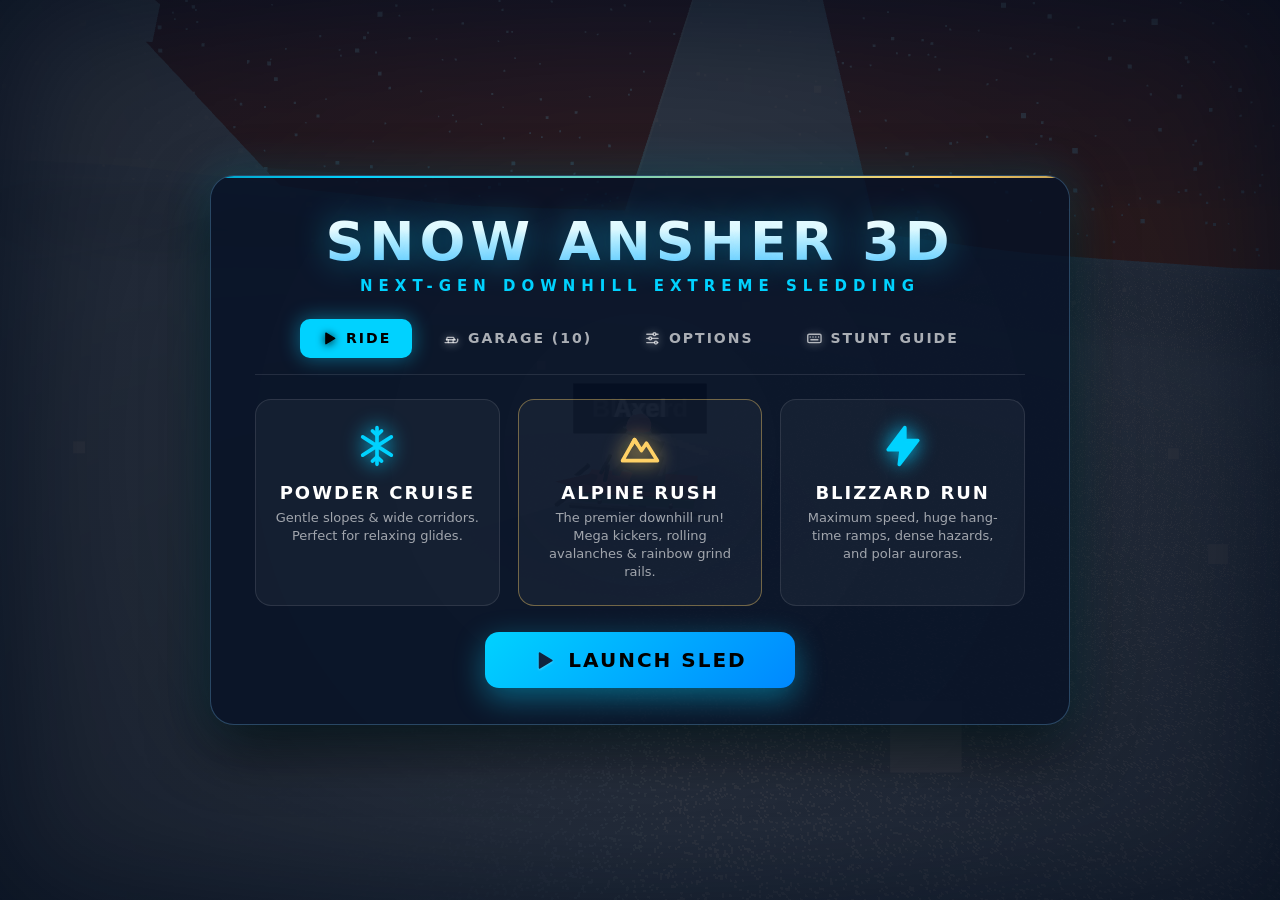
==== commit 29c9f20a: "fix: ramp physics alignment, grind rails working, icon sprite & menu cleanup - Fixed ramps: sled now" ====
--- a/index.html
+++ b/index.html
@@ -10,6 +10,51 @@
     <link rel="stylesheet" href="./style.css">
 </head>
 <body>
+    <!--
+        Icon sprite. One consistent set (24x24, 2px round strokes) used everywhere via
+        <svg class="icon"><use href="#i-NAME"/></svg>. Colour comes from currentColor.
+    -->
+    <svg xmlns="http://www.w3.org/2000/svg" aria-hidden="true" focusable="false" style="position:absolute;width:0;height:0;overflow:hidden">
+        <defs>
+            <symbol id="i-play" viewBox="0 0 24 24"><polygon points="7 4.5 19.5 12 7 19.5" fill="currentColor"/></symbol>
+            <symbol id="i-pause" viewBox="0 0 24 24"><rect x="6" y="4.5" width="4" height="15" rx="1" fill="currentColor"/><rect x="14" y="4.5" width="4" height="15" rx="1" fill="currentColor"/></symbol>
+            <symbol id="i-home" viewBox="0 0 24 24"><path d="M3 11.5 12 4l9 7.5"/><path d="M5.5 10v10h13V10"/><path d="M10 20v-5.5h4V20"/></symbol>
+            <symbol id="i-retry" viewBox="0 0 24 24"><path d="M3.5 12a8.5 8.5 0 1 0 2.6-6.1"/><path d="M3.5 3.8v4.6h4.6"/></symbol>
+            <symbol id="i-spin" viewBox="0 0 24 24"><path d="M20.5 12a8.5 8.5 0 1 1-2.6-6.1"/><path d="M20.5 3.8v4.6h-4.6"/></symbol>
+            <symbol id="i-gift" viewBox="0 0 24 24"><rect x="3" y="8" width="18" height="4" rx="1"/><path d="M12 8v13"/><path d="M19 12v7a2 2 0 0 1-2 2H7a2 2 0 0 1-2-2v-7"/><path d="M7.5 8a2.5 2.5 0 0 1 0-5C10 3 12 8 12 8s2-5 4.5-5a2.5 2.5 0 0 1 0 5"/></symbol>
+            <symbol id="i-trophy" viewBox="0 0 24 24"><path d="M6 9H4.5a2.5 2.5 0 0 1 0-5H6"/><path d="M18 9h1.5a2.5 2.5 0 0 0 0-5H18"/><path d="M4 22h16"/><path d="M10 14.66V17c0 .55-.47.98-.97 1.21C7.85 18.75 7 20.24 7 22"/><path d="M14 14.66V17c0 .55.47.98.97 1.21C16.15 18.75 17 20.24 17 22"/><path d="M18 2H6v7a6 6 0 0 0 12 0V2Z"/></symbol>
+            <symbol id="i-shield" viewBox="0 0 24 24"><path d="M12 3l7.5 3v5.5c0 4.7-3.2 8.2-7.5 9.5-4.3-1.3-7.5-4.8-7.5-9.5V6L12 3z"/><path d="M9 12l2 2 4-4"/></symbol>
+            <symbol id="i-magnet" viewBox="0 0 24 24"><path d="M5 3h5v9a2 2 0 0 0 4 0V3h5v9a7 7 0 0 1-14 0V3z"/><path d="M5 8h5M14 8h5"/></symbol>
+            <symbol id="i-rocket" viewBox="0 0 24 24"><path d="M12 2.5c3.2 2.3 5 5.8 5 9.5v3.5H7V12c0-3.7 1.8-7.2 5-9.5z"/><circle cx="12" cy="9.5" r="1.8"/><path d="M7 13l-3 3.5V20l3-1.5M17 13l3 3.5V20l-3-1.5"/><path d="M10 18.5c0 1.4.8 2.6 2 3.5 1.2-.9 2-2.1 2-3.5"/></symbol>
+            <symbol id="i-star" viewBox="0 0 24 24"><polygon points="12 2.5 14.9 8.6 21.5 9.5 16.7 14.1 17.9 20.7 12 17.5 6.1 20.7 7.3 14.1 2.5 9.5 9.1 8.6" fill="currentColor"/></symbol>
+            <symbol id="i-bolt" viewBox="0 0 24 24"><polygon points="13 2 4 14 11 14 10 22 20 9 13 9" fill="currentColor"/></symbol>
+            <symbol id="i-mountain" viewBox="0 0 24 24"><path d="M2.5 20 9 8.5l3.8 6 2.7-4L21.5 20z"/><path d="M7.4 11.6 9 8.5l1.6 2.6"/></symbol>
+            <symbol id="i-snowflake" viewBox="0 0 24 24"><path d="M12 2v20M4.2 7l15.6 10M4.2 17 19.8 7"/><path d="M9.5 3.8 12 6l2.5-2.2M9.5 20.2 12 18l2.5 2.2"/></symbol>
+            <symbol id="i-sled" viewBox="0 0 24 24"><path d="M3 18h14.5a3.5 3.5 0 0 0 3.5-3.5V13"/><path d="M5 14h12"/><path d="M7.5 14v4M14.5 14v4"/><path d="M5 14l1.2-3.5h8.6L17 14"/></symbol>
+            <symbol id="i-sliders" viewBox="0 0 24 24"><path d="M4 6h9M17 6h3M4 12h3M11 12h9M4 18h11M19 18h1"/><circle cx="15" cy="6" r="2"/><circle cx="9" cy="12" r="2"/><circle cx="17" cy="18" r="2"/></symbol>
+            <symbol id="i-gear" viewBox="0 0 24 24"><circle cx="12" cy="12" r="3.2"/><path d="M12 2.5v3M12 18.5v3M2.5 12h3M18.5 12h3M5.3 5.3l2.1 2.1M16.6 16.6l2.1 2.1M18.7 5.3l-2.1 2.1M7.4 16.6l-2.1 2.1"/></symbol>
+            <symbol id="i-keyboard" viewBox="0 0 24 24"><rect x="2.5" y="6" width="19" height="12" rx="2"/><path d="M6 10h.01M10 10h.01M14 10h.01M18 10h.01M7 14h10"/></symbol>
+            <symbol id="i-steer" viewBox="0 0 24 24"><path d="M3 12h18"/><path d="M7 8l-4 4 4 4"/><path d="M17 8l4 4-4 4"/></symbol>
+            <symbol id="i-arrow-up" viewBox="0 0 24 24"><path d="M12 20V5"/><path d="M5.5 11.5 12 5l6.5 6.5"/></symbol>
+            <symbol id="i-arrow-down" viewBox="0 0 24 24"><path d="M12 4v15"/><path d="M5.5 12.5 12 19l6.5-6.5"/></symbol>
+            <symbol id="i-arrow-left" viewBox="0 0 24 24"><path d="M20 12H5"/><path d="M11.5 5.5 5 12l6.5 6.5"/></symbol>
+            <symbol id="i-arrow-right" viewBox="0 0 24 24"><path d="M4 12h15"/><path d="M12.5 5.5 19 12l-6.5 6.5"/></symbol>
+            <symbol id="i-rail" viewBox="0 0 24 24"><path d="M2.5 14c4-7 15-7 19 0"/><path d="M6 10.4V19M12 8.6V19M18 10.4V19"/></symbol>
+            <symbol id="i-lock" viewBox="0 0 24 24"><rect x="5" y="10.5" width="14" height="10" rx="2"/><path d="M8 10.5V8a4 4 0 0 1 8 0v2.5"/></symbol>
+            <symbol id="i-check" viewBox="0 0 24 24"><path d="M5 12.5l4.5 4.5L19 7.5"/></symbol>
+            <symbol id="i-x" viewBox="0 0 24 24"><path d="M6 6l12 12M18 6 6 18"/></symbol>
+            <symbol id="i-plus" viewBox="0 0 24 24"><path d="M12 5v14M5 12h14"/></symbol>
+            <symbol id="i-minus" viewBox="0 0 24 24"><path d="M5 12h14"/></symbol>
+            <symbol id="i-info" viewBox="0 0 24 24"><circle cx="12" cy="12" r="9.5"/><path d="M12 11v5.5"/><path d="M12 7.5h.01"/></symbol>
+            <symbol id="i-heart" viewBox="0 0 24 24"><path d="M12 20.5 4.2 12.8a4.7 4.7 0 0 1 6.6-6.7L12 7.3l1.2-1.2a4.7 4.7 0 0 1 6.6 6.7L12 20.5z"/></symbol>
+            <symbol id="i-flag" viewBox="0 0 24 24"><path d="M5 21V3"/><path d="M5 4h12l-2.5 4 2.5 4H5"/></symbol>
+            <symbol id="i-tree" viewBox="0 0 24 24"><path d="M12 2.5 6 10h3L4.5 16h15L15 10h3L12 2.5z"/><path d="M12 16v5.5"/></symbol>
+            <symbol id="i-eye" viewBox="0 0 24 24"><path d="M2 12s3.8-7 10-7 10 7 10 7-3.8 7-10 7S2 12 2 12z"/><circle cx="12" cy="12" r="3"/></symbol>
+            <symbol id="i-volume" viewBox="0 0 24 24"><path d="M4 9.5v5h3.5L12.5 19V5L7.5 9.5H4z"/><path d="M16 9a4.2 4.2 0 0 1 0 6"/><path d="M18.6 6.4a8 8 0 0 1 0 11.2"/></symbol>
+            <symbol id="i-music" viewBox="0 0 24 24"><path d="M9 18V5.5l11-2V16"/><circle cx="6.5" cy="18" r="2.5"/><circle cx="17.5" cy="16" r="2.5"/></symbol>
+        </defs>
+    </svg>
+
     <!-- 3D Canvas WebGL Render Layer -->
     <div id="canvas-container"></div>
 
@@ -23,7 +68,7 @@
         <div class="hud-top">
             <div class="hud-card">
                 <div class="hud-icon-box gold">
-                    <svg viewBox="0 0 24 24" width="1em" height="1em" fill="currentColor" style="vertical-align:middle"><path d="M20 7H4v10a1 1 0 0 0 1 1h14a1 1 0 0 0 1-1V7zm-2 2v6h-3v-6h3zm-5 0v6h-3v-6h3zm-5 0v6H4v-6h3z"/></svg>
+                    <svg class="icon"><use href="#i-gift"/></svg>
                 </div>
                 <div>
                     <div class="hud-label">GIFTS</div>
@@ -36,20 +81,20 @@
                     <div class="hud-label">DISTANCE</div>
                     <div><span class="hud-val" id="hud-dist">0</span><span class="unit">M</span></div>
                 </div>
-                <div id="combo-popup"><svg viewBox="0 0 24 24" width="1em" height="1em" fill="currentColor" style="vertical-align:middle"><path d="M12 2l3.09 6.26L22 9.27l-5 4.87 1.18 6.88L12 17.77l-6.18 3.25L7 14.14 2 9.27l6.91-1.01L12 2z"/></svg> CLOSE CALL! +50m <svg viewBox="0 0 24 24" width="1em" height="1em" fill="currentColor" style="vertical-align:middle"><path d="M12 2l3.09 6.26L22 9.27l-5 4.87 1.18 6.88L12 17.77l-6.18 3.25L7 14.14 2 9.27l6.91-1.01L12 2z"/></svg></div>
+                <div id="combo-popup"><svg class="icon"><use href="#i-star"/></svg> CLOSE CALL! +50m <svg class="icon"><use href="#i-star"/></svg></div>
 
                 <!-- Active Powerups Tray -->
                 <div id="powerup-tray">
-                    <div class="powerup-pill" id="pill-shield"><svg viewBox="0 0 24 24" width="1em" height="1em" fill="currentColor" style="vertical-align:middle"><path d="M12 22s8-4 8-10V5l-8-3-8 3v7c0 6 8 10 8 10z"/></svg> SHIELD</div>
-                    <div class="powerup-pill" id="pill-magnet"><svg viewBox="0 0 24 24" width="1em" height="1em" fill="currentColor" style="vertical-align:middle"><path d="M14 2a2 2 0 0 1 2 2v3h2a2 2 0 0 1 2 2v10a2 2 0 0 1-2 2h-4v-2h4a2 2 0 0 0 2-2V7a2 2 0 0 0-2-2h-2V4a2 2 0 0 1 2-2zm-4 0a2 2 0 0 0-2 2v3H6a2 2 0 0 0-2 2v10a2 2 0 0 0 2 2h4v-2H6a2 2 0 0 1-2-2V7a2 2 0 0 1 2-2h2V4a2 2 0 0 0 2-2z"/></svg> MAGNET</div>
-                    <div class="powerup-pill" id="pill-rocket"><svg viewBox="0 0 24 24" width="1em" height="1em" fill="currentColor" style="vertical-align:middle"><path d="M4.5 16.5c-1.5 1.26-2 5-2 5s3.74-.5 5-2c.71-.84.7-2.13-.36-2.91l-1.46-1.46c-1.81.7-3.72.24-4.68-.94a2.2 2.2 0 0 1 0-3.12c1.53-1.53 3.99-2.27 6.29-2.27 2.3 0 4.76.74 6.29 2.27a2.2 2.2 0 0 1 0 3.12c-.96 1.18-2.87 1.64-4.68.94l-1.46 1.46c-1.06.78-.97 2.07-.36 2.91a6.94 6.94 0 0 0 5 2c1.26 1.5-.5 5-2 5s-3.74.5-5-2c-1.32-1.32-3.4-1.12-4.68-.61l-.76.76a1 1 0 0 1-1.39.07L7 13.11a1 1 0 0 1 .07-1.39l.76-.76c-.51-1.28-.71-3.36-.61-4.68zM12 4c-1.66 0-3 1.34-3 3s1.34 3 3 3 3-1.34 3-3-1.34-3-3-3z"/></svg> HYPER BOOST</div>
-                    <div class="powerup-pill" id="pill-multiplier"><svg viewBox="0 0 24 24" width="1em" height="1em" fill="currentColor" style="vertical-align:middle"><path d="M12 2l3.09 6.26L22 9.27l-5 4.87 1.18 6.88L12 17.77l-6.18 3.25L7 14.14 2 9.27l6.91-1.01L12 2z"/></svg> 2X SCORE</div>
+                    <div class="powerup-pill" id="pill-shield"><svg class="icon"><use href="#i-shield"/></svg> SHIELD</div>
+                    <div class="powerup-pill" id="pill-magnet"><svg class="icon"><use href="#i-magnet"/></svg> MAGNET</div>
+                    <div class="powerup-pill" id="pill-rocket"><svg class="icon"><use href="#i-rocket"/></svg> HYPER BOOST</div>
+                    <div class="powerup-pill" id="pill-multiplier"><svg class="icon"><use href="#i-star"/></svg> 2X SCORE</div>
                 </div>
             </div>
 
             <div class="hud-card">
                 <div class="hud-icon-box">
-                    <svg viewBox="0 0 24 24" width="1em" height="1em" fill="currentColor" style="vertical-align:middle"><path d="M19 6h-2V4a1 1 0 0 0-1-1h-6a1 1 0 0 0-1 1v2H5a2 2 0 0 0 0 4h1v10a1 1 0 0 0 1 1h12a1 1 0 0 0 1-1V10h1a2 2 0 0 0 0-4zM9 4h6v2H9V4zm8 14H7V10h10v8z"/></svg>
+                    <svg class="icon"><use href="#i-trophy"/></svg>
                 </div>
                 <div>
                     <div class="hud-label">RECORD</div>
@@ -98,27 +143,27 @@
             </div>
 
             <div class="tabs">
-                <button class="tab-btn active" data-tab="tab-play"><svg viewBox="0 0 24 24" width="1em" height="1em" fill="currentColor" style="vertical-align:middle"><path d="M8 5v14l11-7z"/></svg> RIDE</button>
-                <button class="tab-btn" data-tab="tab-garage"><svg viewBox="0 0 24 24" width="1em" height="1em" fill="currentColor" style="vertical-align:middle"><path d="M20 14H4a1 1 0 0 1-1-1V8a1 1 0 0 1 1-1h16a1 1 0 0 1 1 1v5a1 1 0 0 1-1 1zm-6-8H10a1 1 0 0 0-1 1v5h2V7h6v5h2V7a1 1 0 0 0-1-1z"/></svg> GARAGE (10)</button>
-                <button class="tab-btn" data-tab="tab-settings"><svg viewBox="0 0 24 24" width="1em" height="1em" fill="currentColor" style="vertical-align:middle"><path d="M7 2a1 1 0 0 1 1-1h8a1 1 0 0 1 1 1v20a1 1 0 0 1-1 1H8a1 1 0 0 1-1-1V2zm0 2v4h2V4H7zm4 0v4h2V4h-2zm4 0v4h2V4h-2zM7 14v4h2v-4H7zm4 0v4h2v-4h-2zm4 0v4h2v-4h-2z"/></svg> OPTIONS</button>
-                <button class="tab-btn" data-tab="tab-controls"><svg viewBox="0 0 24 24" width="1em" height="1em" fill="currentColor" style="vertical-align:middle"><path d="M12 2a8 8 0 0 0-8 8c0 2.5 1.5 4.5 3.5 5.5v2h2v-2h4v2h2v-2c2-1 3.5-3 3.5-5.5a8 8 0 0 0-8-8zm0 2a6 6 0 0 1 6 6c0 1.5-.8 2.8-2 3.4v1h4v-1c-1.2-.6-2-1.9-2-3.4a6 6 0 0 1-6-6zm-4 8a1.5 1.5 0 1 1 3 0 1.5 1.5 0 0 1-3 0zm8 0a1.5 1.5 0 1 1 3 0 1.5 1.5 0 0 1-3 0z"/></svg> STUNT GUIDE</button>
+                <button class="tab-btn active" data-tab="tab-play"><svg class="icon"><use href="#i-play"/></svg> RIDE</button>
+                <button class="tab-btn" data-tab="tab-garage"><svg class="icon"><use href="#i-sled"/></svg> GARAGE (10)</button>
+                <button class="tab-btn" data-tab="tab-settings"><svg class="icon"><use href="#i-sliders"/></svg> OPTIONS</button>
+                <button class="tab-btn" data-tab="tab-controls"><svg class="icon"><use href="#i-keyboard"/></svg> STUNT GUIDE</button>
             </div>
 
             <!-- Tab: Play Modes -->
             <div id="tab-play" class="tab-panel active">
                 <div class="modes-grid">
                     <div class="mode-card" onclick="game.start('easy')">
-                        <svg viewBox="0 0 24 24" width="1em" height="1em" fill="currentColor" style="vertical-align:middle"><path d="M12 2l1 7h7l-5 4 1 7-6-5-6 5 1-7-5-4 7 1V2h1z"/></svg>
+                        <svg class="icon"><use href="#i-snowflake"/></svg>
                         <h3>POWDER CRUISE</h3>
                         <p>Gentle slopes & wide corridors. Perfect for relaxing glides.</p>
                     </div>
                     <div class="mode-card featured" onclick="game.start('medium')">
-                        <svg viewBox="0 0 24 24" width="1em" height="1em" fill="currentColor" style="vertical-align:middle"><path d="M12 3L3 18h18L12 3zM7 15l5-7 5 7H7z"/></svg>
+                        <svg class="icon"><use href="#i-mountain"/></svg>
                         <h3>ALPINE RUSH</h3>
                         <p>The premier downhill run! Mega kickers, rolling avalanches & rainbow grind rails.</p>
                     </div>
                     <div class="mode-card" onclick="game.start('hard')">
-                        <svg viewBox="0 0 24 24" width="1em" height="1em" fill="currentColor" style="vertical-align:middle"><path d="M13 2L3 14h8l-1 10 9-12h-8l1-10z"/></svg>
+                        <svg class="icon"><use href="#i-bolt"/></svg>
                         <h3>BLIZZARD RUN</h3>
                         <p>Maximum speed, huge hang-time ramps, dense hazards, and polar auroras.</p>
                     </div>
@@ -126,7 +171,7 @@
 
                 <div style="text-align: center;">
                     <button class="btn-action" onclick="game.start('medium')">
-                        <svg viewBox="0 0 24 24" width="1em" height="1em" fill="currentColor" style="vertical-align:middle"><path d="M8 5v14l11-7z"/></svg> LAUNCH SLED
+                        <svg class="icon"><use href="#i-play"/></svg> LAUNCH SLED
                     </button>
                 </div>
             </div>
@@ -136,7 +181,7 @@
                 <div class="garage-header">
                     <h2 style="font-family: 'Orbitron'; font-size: 20px;">FLEET GARAGE</h2>
                     <div class="garage-currency">
-                        <svg viewBox="0 0 24 24" width="1em" height="1em" fill="currentColor" style="vertical-align:middle"><path d="M20 7H4v10a1 1 0 0 0 1 1h14a1 1 0 0 0 1-1V7zm-2 2v6h-3v-6h3zm-5 0v6h-3v-6h3zm-5 0v6H4v-6h3z"/></svg> <span id="garage-gifts-val">0</span>
+                        <svg class="icon"><use href="#i-gift"/></svg> <span id="garage-gifts-val">0</span>
                     </div>
                 </div>
 
@@ -183,23 +228,23 @@
             <div id="tab-controls" class="tab-panel">
                 <div style="display: flex; flex-direction: column; gap: 12px; font-size: 15px; color: rgba(255,255,255,0.85); line-height: 1.5;">
                     <div style="display: flex; align-items: center; justify-content: space-between; border-bottom: 1px solid rgba(255,255,255,0.1); padding-bottom: 6px;">
-                        <span><svg viewBox="0 0 24 24" width="1em" height="1em" fill="currentColor" style="vertical-align:middle"><path d="M3 12l5-5 5 5H5v2h8v-2h-8zm14 0l5-5-5-5h-8v2h8v2h8z"/></svg> Steer Left / Right</span>
+                        <span><svg class="icon"><use href="#i-steer"/></svg> Steer Left / Right</span>
                         <span><span class="kbd-badge">A</span> <span class="kbd-badge">D</span> or <span class="kbd-badge">←</span> <span class="kbd-badge">→</span></span>
                     </div>
                     <div style="display: flex; align-items: center; justify-content: space-between; border-bottom: 1px solid rgba(255,255,255,0.1); padding-bottom: 6px;">
-                        <span><svg viewBox="0 0 24 24" width="1em" height="1em" fill="currentColor" style="vertical-align:middle"><path d="M4.5 16.5c-1.5 1.26-2 5-2 5s3.74-.5 5-2c.71-.84.7-2.13-.36-2.91l-1.46-1.46c-1.81.7-3.72.24-4.68-.94a2.2 2.2 0 0 1 0-3.12c1.53-1.53 3.99-2.27 6.29-2.27 2.3 0 4.76.74 6.29 2.27a2.2 2.2 0 0 1 0 3.12c-.96 1.18-2.87 1.64-4.68.94l-1.46 1.46c-1.06.78-.97 2.07-.36 2.91a6.94 6.94 0 0 0 5 2c1.26 1.5-.5 5-2 5s-3.74.5-5-2c-1.32-1.32-3.4-1.12-4.68-.61l-.76.76a1 1 0 0 1-1.39.07L7 13.11a1 1 0 0 1 .07-1.39l.76-.76c-.51-1.28-.71-3.36-.61-4.68zM12 4c-1.66 0-3 1.34-3 3s1.34 3 3 3 3-1.34 3-3-1.34-3-3-3z"/></svg> High Jump / Mega Ramp Launch</span>
+                        <span><svg class="icon"><use href="#i-arrow-up"/></svg> High Jump / Mega Ramp Launch</span>
                         <span><span class="kbd-badge">SPACE</span> (Hold for extra floaty height!)</span>
                     </div>
                     <div style="display: flex; align-items: center; justify-content: space-between; border-bottom: 1px solid rgba(255,255,255,0.1); padding-bottom: 6px;">
-                        <span><svg viewBox="0 0 24 24" width="1em" height="1em" fill="currentColor" style="vertical-align:middle"><path d="M12 4V1L8 5l4 4V6a8 8 0 0 1 8 8v1l4-4-4-4v1a6 6 0 0 0-12 0v3l-4 4 4 4v-1a8 8 0 0 1 8-8v1l-4 4 4 4z"/></svg> Aerial Stunts (While in air)</span>
+                        <span><svg class="icon"><use href="#i-spin"/></svg> Aerial Stunts (While in air)</span>
                         <span><span class="kbd-badge">W</span> Superman | <span class="kbd-badge">S</span> Backflip | <span class="kbd-badge">E</span> Method</span>
                     </div>
                     <div style="display: flex; align-items: center; justify-content: space-between; border-bottom: 1px solid rgba(255,255,255,0.1); padding-bottom: 6px;">
-                        <span><svg viewBox="0 0 24 24" width="1em" height="1em" fill="none" stroke="currentColor" stroke-width="1.5" style="vertical-align:middle"><path d="M22 17a10 10 0 0 1-20 0"/><path d="M6 17a4 4 0 0 1 12 0"/><path d="M10 17a1 1 0 0 1 4 0"/></svg> Rainbow Grind Rails</span>
+                        <span><svg class="icon"><use href="#i-rail"/></svg> Rainbow Grind Rails</span>
                         <span>Land on elevated rails to grind with sparks!</span>
                     </div>
                     <div style="display: flex; align-items: center; justify-content: space-between;">
-                        <span><svg viewBox="0 0 24 24" width="1em" height="1em" fill="currentColor" style="vertical-align:middle"><path d="M12 22s8-4 8-10V5l-8-3-8 3v7c0 6 8 10 8 10z"/></svg> Powerup Pickups</span>
+                        <span><svg class="icon"><use href="#i-shield"/></svg> Powerup Pickups</span>
                         <span>Shield (Absorbs crash) | Magnet | Hyper Rocket Boost</span>
                     </div>
                 </div>
@@ -210,7 +255,7 @@
     <!-- Game Over Overlay -->
     <div id="gameover-overlay" class="overlay hidden">
         <div class="menu-modal gameover-modal">
-            <div id="new-record-tag" class="highscore-badge"><svg viewBox="0 0 24 24" width="1em" height="1em" fill="currentColor" style="vertical-align:middle"><path d="M12 2l3.09 6.26L22 9.27l-5 4.87 1.18 6.88L12 17.77l-6.18 3.25L7 14.14 2 9.27l6.91-1.01L12 2z"/></svg> NEW RECORD! <svg viewBox="0 0 24 24" width="1em" height="1em" fill="currentColor" style="vertical-align:middle"><path d="M12 2l3.09 6.26L22 9.27l-5 4.87 1.18 6.88L12 17.77l-6.18 3.25L7 14.14 2 9.27l6.91-1.01L12 2z"/></svg></div>
+            <div id="new-record-tag" class="highscore-badge"><svg class="icon"><use href="#i-star"/></svg> NEW RECORD! <svg class="icon"><use href="#i-star"/></svg></div>
             <h1 style="font-family: 'Orbitron'; font-size: 42px; color: var(--danger); text-shadow: 0 0 25px rgba(255, 71, 87, 0.5);">WIPEOUT!</h1>
             <p style="color: rgba(255,255,255,0.6); letter-spacing: 3px; font-weight: 700; margin-top: 4px;">HEAVY IMPACT DETECTED</p>
 
@@ -231,10 +276,10 @@
 
             <div style="display: flex; justify-content: center; gap: 16px;">
                 <button class="btn-action" onclick="game.retry()">
-                    <svg viewBox="0 0 24 24" width="1em" height="1em" fill="currentColor" style="vertical-align:middle"><path d="M12 4V1L8 5l4 4V6a8 8 0 0 1 8 8v1l4-4-4-4v1a6 6 0 0 0-12 0v3l-4 4 4 4v-1a8 8 0 0 1 8-8v1l-4 4 4 4z"/></svg> RETRY RUN
+                    <svg class="icon"><use href="#i-retry"/></svg> RETRY RUN
                 </button>
                 <button class="btn-secondary" onclick="game.openMenu()">
-                    <svg viewBox="0 0 24 24" width="1em" height="1em" fill="currentColor" style="vertical-align:middle"><path d="M10 20v-6h4v6h5v-8h3L12 3 2 12h3v8z"/></svg> HUB
+                    <svg class="icon"><use href="#i-home"/></svg> HUB
                 </button>
             </div>
         </div>
@@ -246,13 +291,13 @@
             <h1 style="font-family: 'Orbitron'; font-size: 36px; margin-bottom: 24px;">GAME PAUSED</h1>
             <div style="display: flex; flex-direction: column; gap: 14px;">
                 <button class="btn-action" onclick="game.togglePause()">
-                    <svg viewBox="0 0 24 24" width="1em" height="1em" fill="currentColor" style="vertical-align:middle"><path d="M8 5v14l11-7z"/></svg> RESUME
+                    <svg class="icon"><use href="#i-play"/></svg> RESUME
                 </button>
                 <button class="btn-secondary" onclick="game.retry()">
-                    <svg viewBox="0 0 24 24" width="1em" height="1em" fill="currentColor" style="vertical-align:middle"><path d="M12 4V1L8 5l4 4V6a8 8 0 0 1 8 8v1l4-4-4-4v1a6 6 0 0 0-12 0v3l-4 4 4 4v-1a8 8 0 0 1 8-8v1l-4 4 4 4z"/></svg> RESTART
+                    <svg class="icon"><use href="#i-retry"/></svg> RESTART
                 </button>
                 <button class="btn-secondary" onclick="game.openMenu()">
-                    <svg viewBox="0 0 24 24" width="1em" height="1em" fill="currentColor" style="vertical-align:middle"><path d="M10 20v-6h4v6h5v-8h3L12 3 2 12h3v8z"/></svg> MAIN MENU
+                    <svg class="icon"><use href="#i-home"/></svg> MAIN MENU
                 </button>
             </div>
         </div>
@@ -260,6 +305,7 @@
 
     <!-- Three.js Engine & Modular Subsystems -->
     <script src="three.r128.min.js"></script>
+    <script src="js/DebugTools.js"></script>
     <script src="js/Shaders.js"></script>
     <script src="js/AudioEngine.js"></script>
     <script src="js/AudioSynthesizerBank.js"></script>
@@ -291,98 +337,86 @@
     <script src="script.js"></script>
 
     <style>
-        svg.snow-fa-icon {
+        /* Sprite icons: stroke-based, sized to the surrounding text by default. */
+        svg.icon {
             display: inline-block;
             width: 1em;
             height: 1em;
+            flex: 0 0 auto;
             vertical-align: -0.125em;
-            flex: 0 0 auto;
+            fill: none;
+            stroke: currentColor;
+            stroke-width: 2;
+            stroke-linecap: round;
+            stroke-linejoin: round;
             overflow: visible;
         }
+
+        /* Mode cards: the icon sits above the title at a real size. It was 1em (16px)
+           because the old rule targeted <i> elements that no longer exist. */
+        .mode-card > svg.icon {
+            display: block;
+            width: 44px;
+            height: 44px;
+            margin: 0 auto 14px;
+            color: var(--primary);
+            filter: drop-shadow(0 0 10px currentColor);
+            transition: transform 0.25s;
+        }
+        .mode-card.featured > svg.icon { color: var(--accent); }
+        .mode-card:hover > svg.icon { transform: scale(1.15); }
+
+        .tab-btn svg.icon { width: 1.2em; height: 1.2em; }
+        .btn-action svg.icon, .btn-secondary svg.icon { width: 1.15em; height: 1.15em; }
+        .hud-icon-box svg.icon { width: 1.15em; height: 1.15em; }
+        .garage-currency svg.icon { width: 1.1em; height: 1.1em; }
+        #tab-controls svg.icon { width: 1.25em; height: 1.25em; margin-right: 6px; color: var(--primary); }
+
+        /* Legacy Font Awesome-style <i> icons created by JS templates are swapped for
+           sprite icons by the script below; keep their old shim class styled the same. */
+        svg.snow-fa-icon { display: inline-block; }
     </style>
     <script>
+    /* Swap <i class="fas fa-..."> placeholders (used by JS-built toasts and garage
+       cards) for icons from the sprite above. */
     (() => {
-        const paths = {
-            "fa-gift":"M20 12v9H4v-9h16ZM2 7h20v3H2V7Zm10 0c-2.8-5.3-7.4-4.1-6.2-1.6C6.5 7 9.6 7 12 7Zm0 0c2.8-5.3 7.4-4.1 6.2-1.6C17.5 7 14.4 7 12 7ZM10 12h4v9h-4z",
-            "fa-trophy":"M7 3h10v3h4v4c0 3-2 5-5 5a6 6 0 0 1-3 2v3h5v2H6v-2h5v-3a6 6 0 0 1-3-2c-3 0-5-2-5-5V6h4V3Zm0 5H5v2c0 1.4.7 2.3 2 2.8V8Zm10 0v4.8c1.3-.5 2-1.4 2-2.8V8h-2Z",
-            "fa-shield-alt":"M12 2 21 6v5c0 5.5-3.8 9.5-9 11-5.2-1.5-9-5.5-9-11V6l9-4Zm0 3.2L6 7.8V11c0 3.9 2.4 6.8 6 8.1 3.6-1.3 6-4.2 6-8.1V7.8l-6-2.6Z",
-            "fa-shield":"M12 2 21 6v5c0 5.5-3.8 9.5-9 11-5.2-1.5-9-5.5-9-11V6l9-4Z",
-            "fa-magnet":"M4 3h5v10a3 3 0 0 0 6 0V3h5v10a8 8 0 0 1-16 0V3ZM4 3h5v4H4V3Zm11 0h5v4h-5V3Z",
-            "fa-rocket":"M14 2c4 1 7 5 8 9l-5 5-5-1-1-5 3-8ZM8 12l4 4-5 5-2-4-4-2 7-3Zm-1-5 3 3-4 4-3-3 4-4Z",
-            "fa-star":"m12 2 3 6.2 7 1-5 4.9 1.2 6.9L12 17.8l-6.2 3.2L7 14.1 2 9.2l7-1L12 2Z",
-            "fa-play":"M7 4v16l13-8L7 4Z",
-            "fa-pause":"M6 4h4v16H6zM14 4h4v16h-4z",
-            "fa-home":"m3 11 9-8 9 8v10h-6v-6H9v6H3V11Z",
-            "fa-cog":"M12 8a4 4 0 1 0 0 8 4 4 0 0 0 0-8Zm0-6 2 2.1 2.8-.2 1 2.6 2.5 1.3-.6 2.7 1.3 2.5-1.9 2.1.2 2.8-2.6 1-1.3 2.5-2.7-.6-2.5 1.3-2.1-1.9-2.8.2-1-2.6L2 16.5l.6-2.7-1.3-2.5 1.9-2.1L3 6.4l2.6-1 1.3-2.5 2.7.6L12 2Z",
-            "fa-wrench":"m21 6-5 5-3-3 5-5a6 6 0 0 0-7 7L3 18a2 2 0 0 0 3 3l8-8a6 6 0 0 0 7-7Z",
-            "fa-volume-up":"M3 9v6h4l5 4V5L7 9H3Zm12-2v2a4 4 0 0 1 0 6v2a6 6 0 0 0 0-10Zm0-4v2a10 10 0 0 1 0 14v2a12 12 0 0 0 0-18Z",
-            "fa-volume-down":"M3 9v6h4l5 4V5L7 9H3Zm12 1v4a3 3 0 0 0 0-4Z",
-            "fa-volume-mute":"M3 9v6h4l5 4V5L7 9H3Zm12 0 5 6m0-6-5 6",
-            "fa-music":"M9 18V5l12-2v13M9 18a3 3 0 1 1-3-3 3 3 0 0 1 3 3Zm12-2a3 3 0 1 1-3-3 3 3 0 0 1 3 3Z",
-            "fa-heart":"M12 21 3 12C-1 7 6 1 12 7c6-6 13 0 9 5l-9 9Z",
-            "fa-snowflake":"M12 2v20M3.3 7l17.4 10M3.3 17 20.7 7M8 4l4 3 4-3M8 20l4-3 4 3M3 11l4-1-1-4M21 13l-4 1 1 4",
-            "fa-bolt":"M13 2 4 13h6l-1 9 11-13h-6l-1-7Z",
-            "fa-tree":"M12 2 4 12h4l-5 6h7v4h4v-4h7l-5-6h4L12 2Z",
-            "fa-flag":"M5 22V3m0 1h13l-3 4 3 4H5",
-            "fa-check":"m5 12 4 4L19 6",
-            "fa-times":"m5 5 14 14M19 5 5 19",
-            "fa-close":"m5 5 14 14M19 5 5 19",
-            "fa-info-circle":"M12 2a10 10 0 1 0 0 20 10 10 0 0 0 0-20Zm-1 9h2v6h-2zm0-4h2v2h-2z",
-            "fa-question-circle":"M12 2a10 10 0 1 0 0 20 10 10 0 0 0 0-20Zm-1 14h2v2h-2Zm1-10a4 4 0 0 0-4 4h2a2 2 0 1 1 2 2c-1 1-1 2-1 3h2c0-1 .3-1.3 1-2a4 4 0 0 0-2-7Z",
-            "fa-chart-line":"M3 3v18h18v-2H5V3H3Zm3 12 4-5 4 3 6-7 2 2-7 9-4-3-3 4-2-3Z",
-            "fa-medal":"M12 12a5 5 0 1 0 0 10 5 5 0 0 0 0-10ZM6 2h5l1 6-4 3-4-6 2-3Zm7 0h5l2 3-4 6-4-3 1-6Z",
-            "fa-coins":"M12 3c5 0 9 1.5 9 4s-4 4-9 4-9-1.5-9-4 4-4 9-4Zm-9 8c2 2 6 3 9 3s7-1 9-3v4c0 2.5-4 4-9 4s-9-1.5-9-4v-4Z",
-            "fa-shopping-cart":"M2 3h3l2 12h12l3-9H6M9 20a1 1 0 1 0 0 .1M17 20a1 1 0 1 0 0 .1",
-            "fa-lock":"M5 10h14v11H5V10Zm3 0V7a4 4 0 0 1 8 0v3",
-            "fa-unlock":"M5 10h14v11H5V10Zm3 0V7a4 4 0 0 1 8 0",
-            "fa-eye":"M2 12s4-7 10-7 10 7 10 7-4 7-10 7S2 12 2 12Zm10-3a3 3 0 1 0 0 6 3 3 0 0 0 0-6Z",
-            "fa-keyboard":"M2 5h20v14H2V5Zm3 3h2v2H5V8Zm4 0h2v2H9V8Zm4 0h2v2h-2V8Zm4 0h2v2h-2V8ZM5 12h14v2H5v-2Z",
-            "fa-gamepad":"M7 8h10a5 5 0 0 1 5 6l-1 4-4-3H7l-4 3-1-4a5 5 0 0 1 5-6Zm1 2v4m-2-2h4m5-1h.1m2 2h.1",
-            "fa-rotate":"M20 7V2l-3 3a8 8 0 0 0-13 5h3a5 5 0 0 1 9-3l-2 2h6ZM4 17v5l3-3a8 8 0 0 0 13-5h-3a5 5 0 0 1-9 3l2-2H4Z",
-            "fa-sliders-h":"M3 6h18M3 12h18M3 18h18M7 3v6m7 0v6m4 0v6",
-            "fa-trophy":"M7 3h10v3h4v4c0 3-2 5-5 5a6 6 0 0 1-3 2v3h5v2H6v-2h5v-3a6 6 0 0 1-3-2c-3 0-5-2-5-5V6h4V3Z",
-            "fa-gift":"M20 12v9H4v-9h16ZM2 7h20v3H2V7Zm8-5h4v19h-4z",
-            "fa-arrow-left":"M20 11H7l5-5-2-2-9 8 9 8 2-2-5-5h13v-2Z",
-            "fa-arrow-right":"M4 11h13l-5-5 2-2 9 8-9 8-2-2 5-5H4v-2Z",
-            "fa-arrow-up":"M11 20V7l-5 5-2-2 8-9 8 9-2 2-5-5v13h-2Z",
-            "fa-arrow-down":"M11 4v13l-5-5-2 2 8 9 8-9-2-2-5 5V4h-2Z",
-            "fa-plus":"M11 3h2v8h8v2h-8v8h-2v-8H3v-2h8V3Z",
-            "fa-minus":"M3 11h18v2H3z"
+        const MAP = {
+            "fa-gift": "gift", "fa-trophy": "trophy", "fa-medal": "trophy",
+            "fa-shield-alt": "shield", "fa-shield": "shield", "fa-magnet": "magnet",
+            "fa-rocket": "rocket", "fa-star": "star", "fa-bolt": "bolt",
+            "fa-play": "play", "fa-pause": "pause", "fa-home": "home", "fa-rotate": "retry",
+            "fa-cog": "gear", "fa-wrench": "gear", "fa-sliders-h": "sliders",
+            "fa-snowflake": "snowflake", "fa-tree": "tree", "fa-flag": "flag",
+            "fa-check": "check", "fa-times": "x", "fa-close": "x",
+            "fa-plus": "plus", "fa-minus": "minus", "fa-lock": "lock", "fa-unlock": "lock",
+            "fa-info-circle": "info", "fa-question-circle": "info", "fa-heart": "heart",
+            "fa-eye": "eye", "fa-music": "music", "fa-keyboard": "keyboard",
+            "fa-volume-up": "volume", "fa-volume-down": "volume", "fa-volume-mute": "volume",
+            "fa-arrow-left": "arrow-left", "fa-arrow-right": "arrow-right",
+            "fa-arrow-up": "arrow-up", "fa-arrow-down": "arrow-down"
         };
-        const fallback = "M12 2 14.5 9.5 22 12l-7.5 2.5L12 22l-2.5-7.5L2 12l7.5-2.5L12 2Z";
+        function convert(el) {
+            const key = [...el.classList].find(c => MAP[c]);
+            const svg = document.createElementNS("http://www.w3.org/2000/svg", "svg");
+            svg.setAttribute("class", "icon snow-fa-icon");
+            svg.setAttribute("data-icon", key || "fa-star");
+            svg.setAttribute("aria-hidden", "true");
+            const use = document.createElementNS("http://www.w3.org/2000/svg", "use");
+            use.setAttribute("href", "#i-" + (key ? MAP[key] : "star"));
+            svg.appendChild(use);
+            el.replaceWith(svg);
+        }
         function replaceIcons(root) {
             if (root.nodeType === 1 && root.matches && root.matches('i[class*="fa-"]')) convert(root);
             if (!root.querySelectorAll) return;
             root.querySelectorAll('i[class*="fa-"]').forEach(convert);
         }
-        function convert(el) {
-            const classes = [...el.classList];
-            const key = classes.find(c => paths[c]) || classes.find(c => c.startsWith("fa-") && c !== "fa-icon");
-            const svg = document.createElementNS("http://www.w3.org/2000/svg","svg");
-            svg.setAttribute("viewBox","0 0 24 24");
-            svg.setAttribute("class","snow-fa-icon");
-            svg.setAttribute("data-icon", key || "fa-star");
-            svg.setAttribute("aria-hidden","true");
-            const path = document.createElementNS("http://www.w3.org/2000/svg","path");
-            path.setAttribute("d", paths[key] || fallback);
-            path.setAttribute("fill","currentColor");
-            if ((key || "").includes("volume") || key === "fa-snowflake" || key === "fa-check" || key === "fa-times" || key === "fa-close" || key === "fa-gamepad" || key === "fa-music") {
-                path.setAttribute("fill","none");
-                path.setAttribute("stroke","currentColor");
-                path.setAttribute("stroke-width","2");
-                path.setAttribute("stroke-linecap","round");
-                path.setAttribute("stroke-linejoin","round");
-            }
-            svg.appendChild(path);
-            el.replaceWith(svg);
-        }
         replaceIcons(document);
-        const observer = new MutationObserver(records => records.forEach(record =>
+        new MutationObserver(records => records.forEach(record =>
             record.addedNodes.forEach(node => { if (node.nodeType === 1) replaceIcons(node); })
-        ));
-        observer.observe(document.documentElement,{childList:true,subtree:true});
+        )).observe(document.documentElement, { childList: true, subtree: true });
     })();
     </script>
 
 </body>
-</html>+</html>
